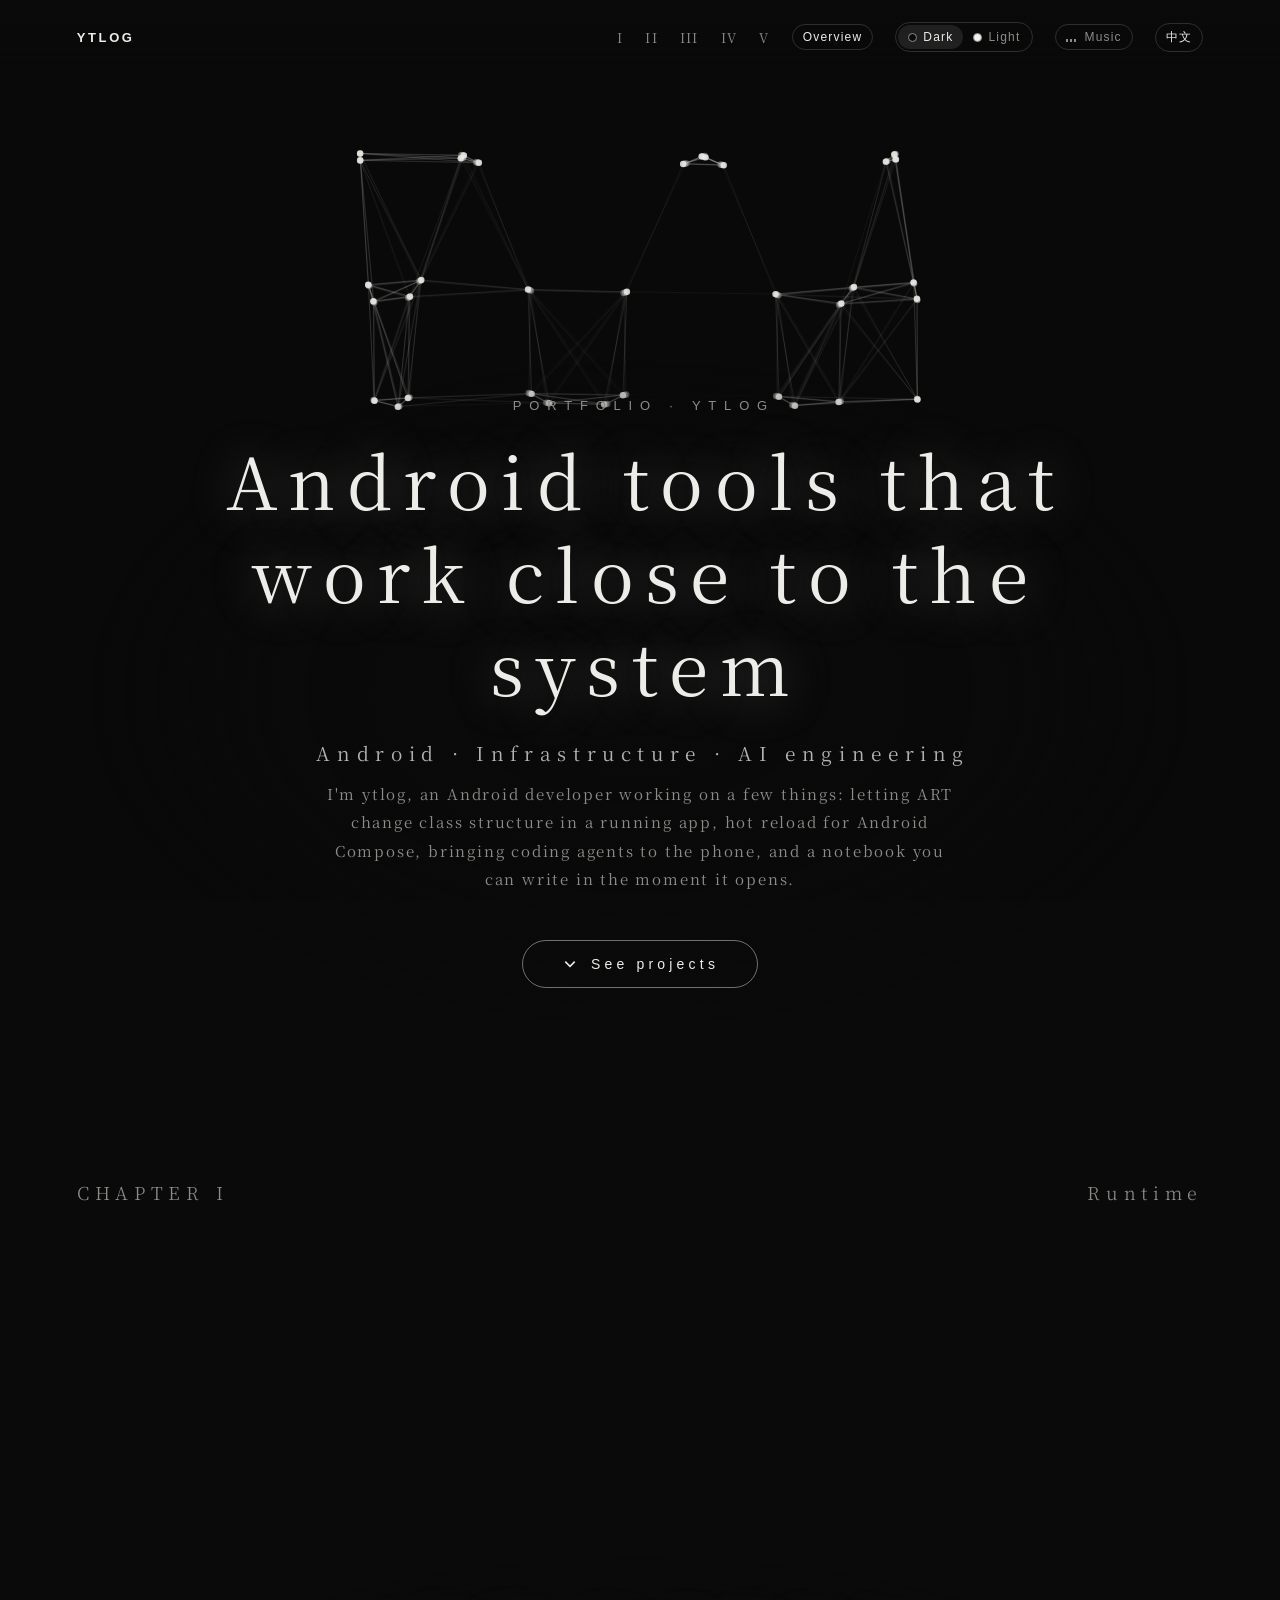
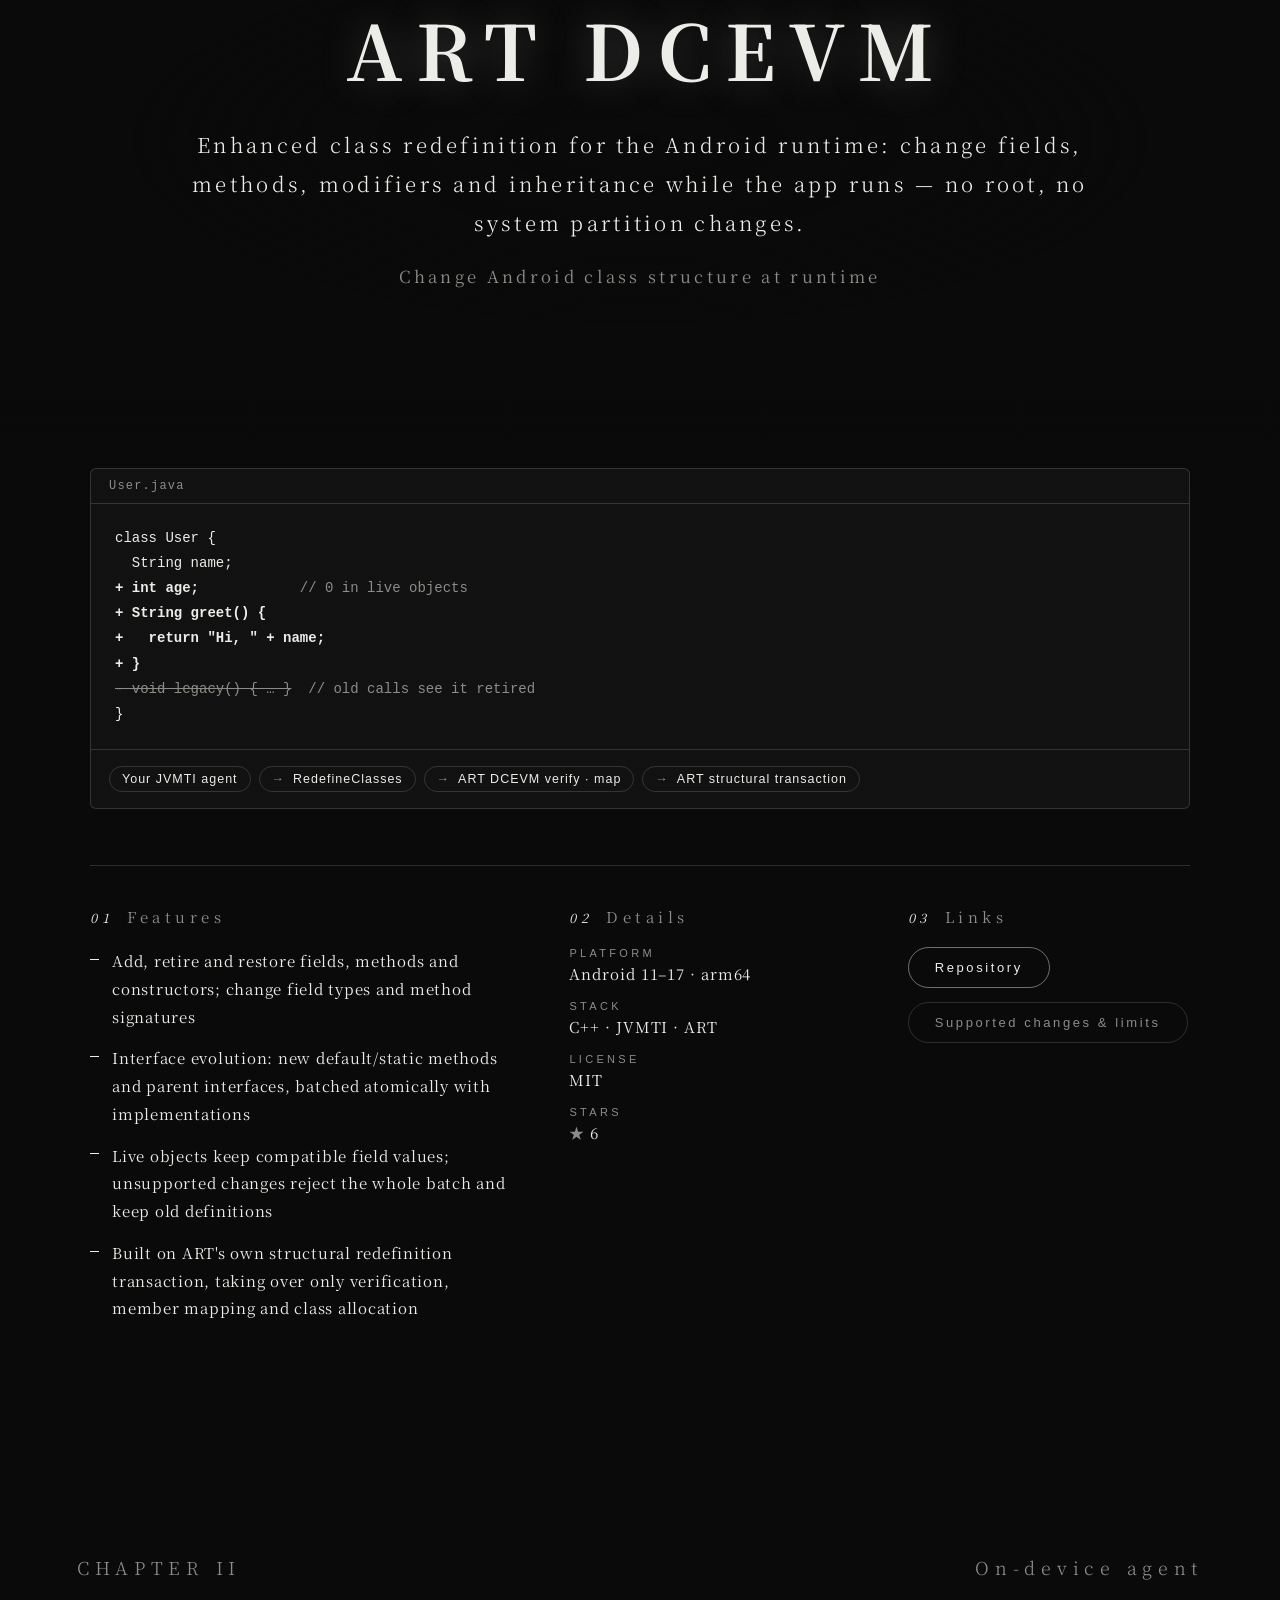
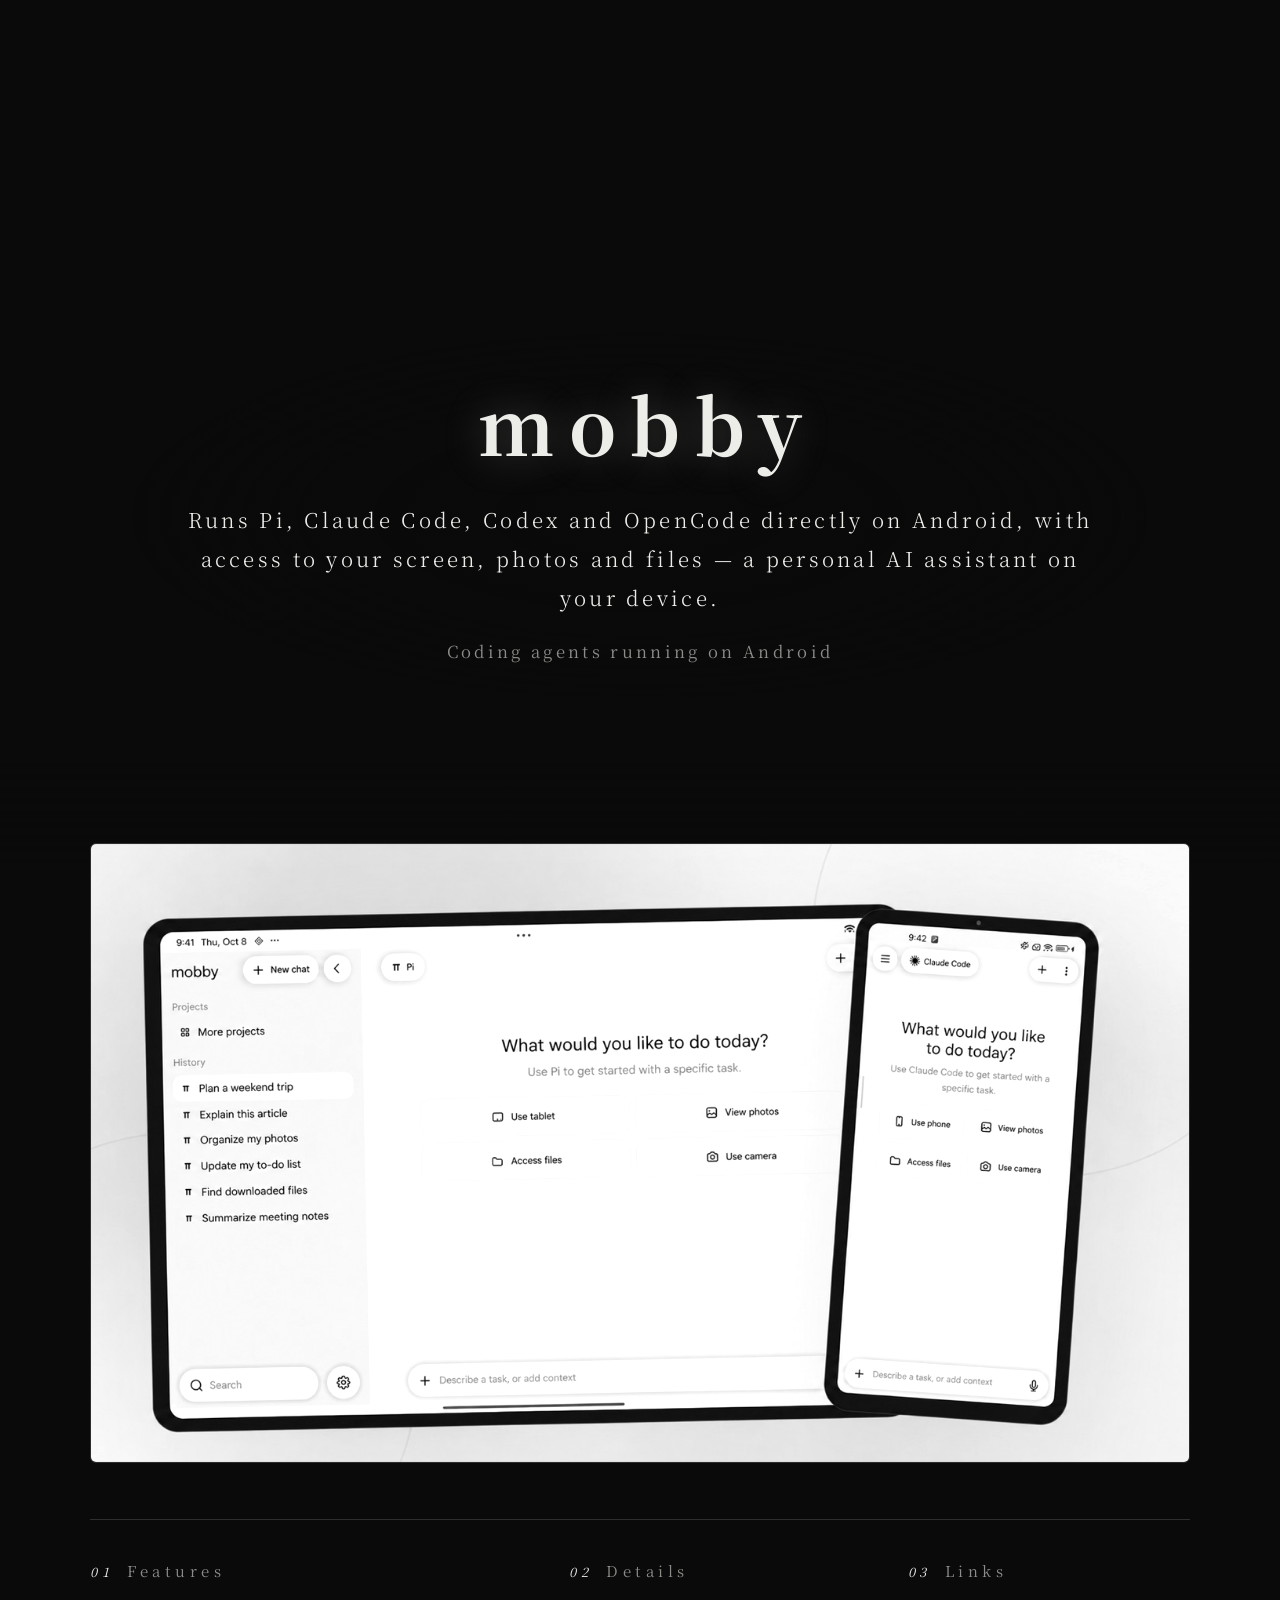
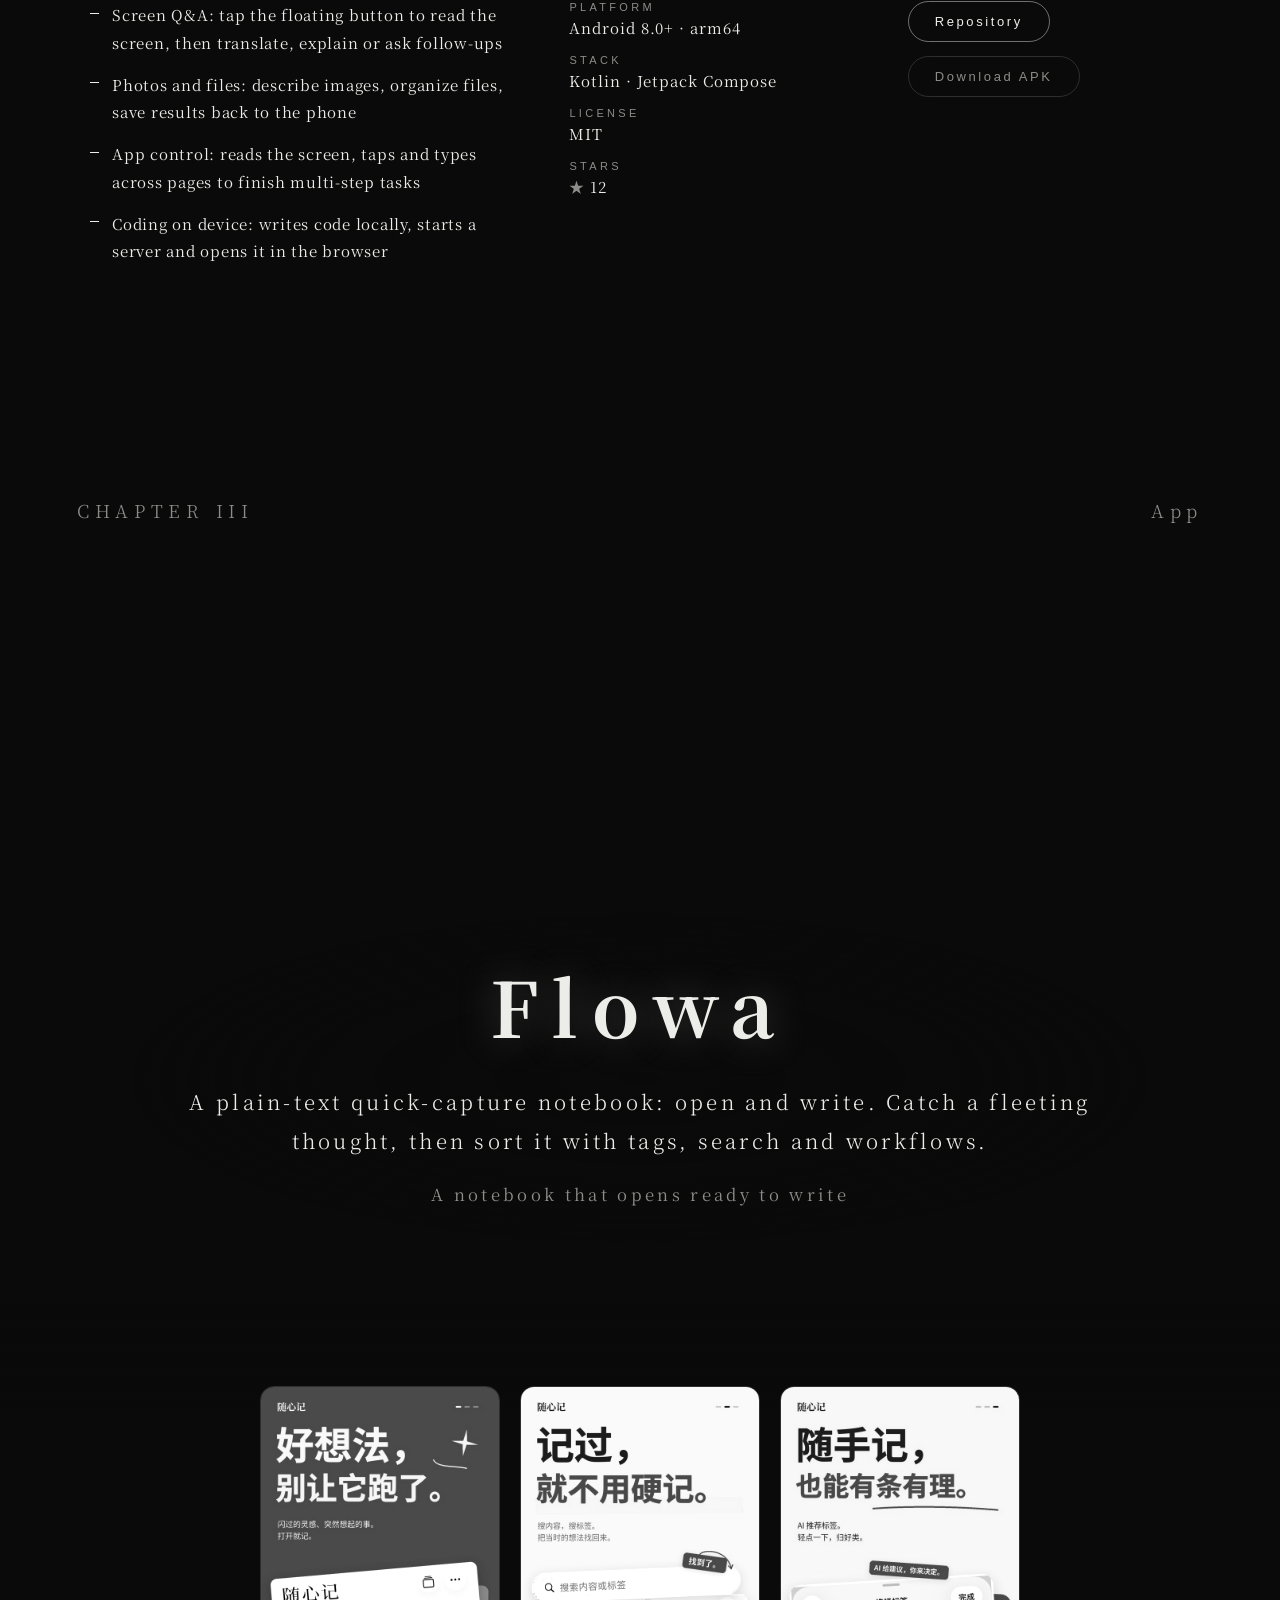
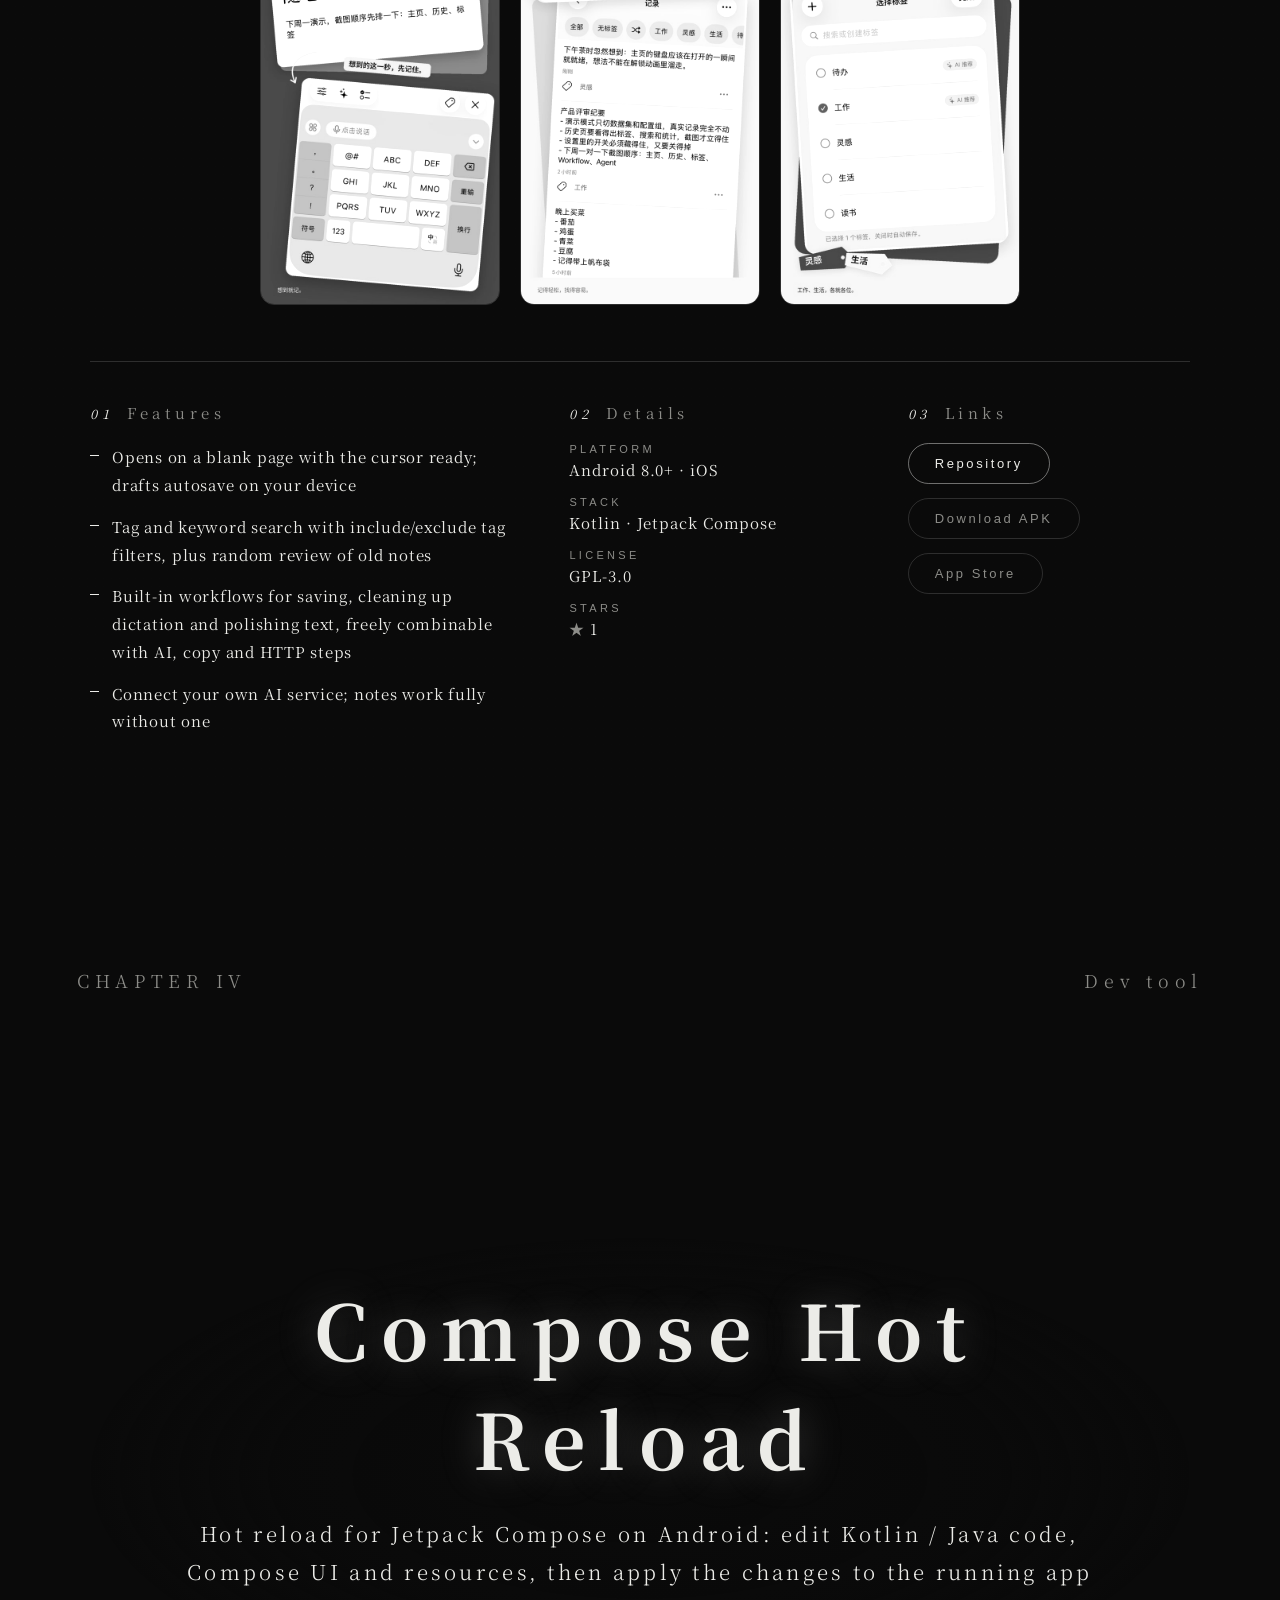
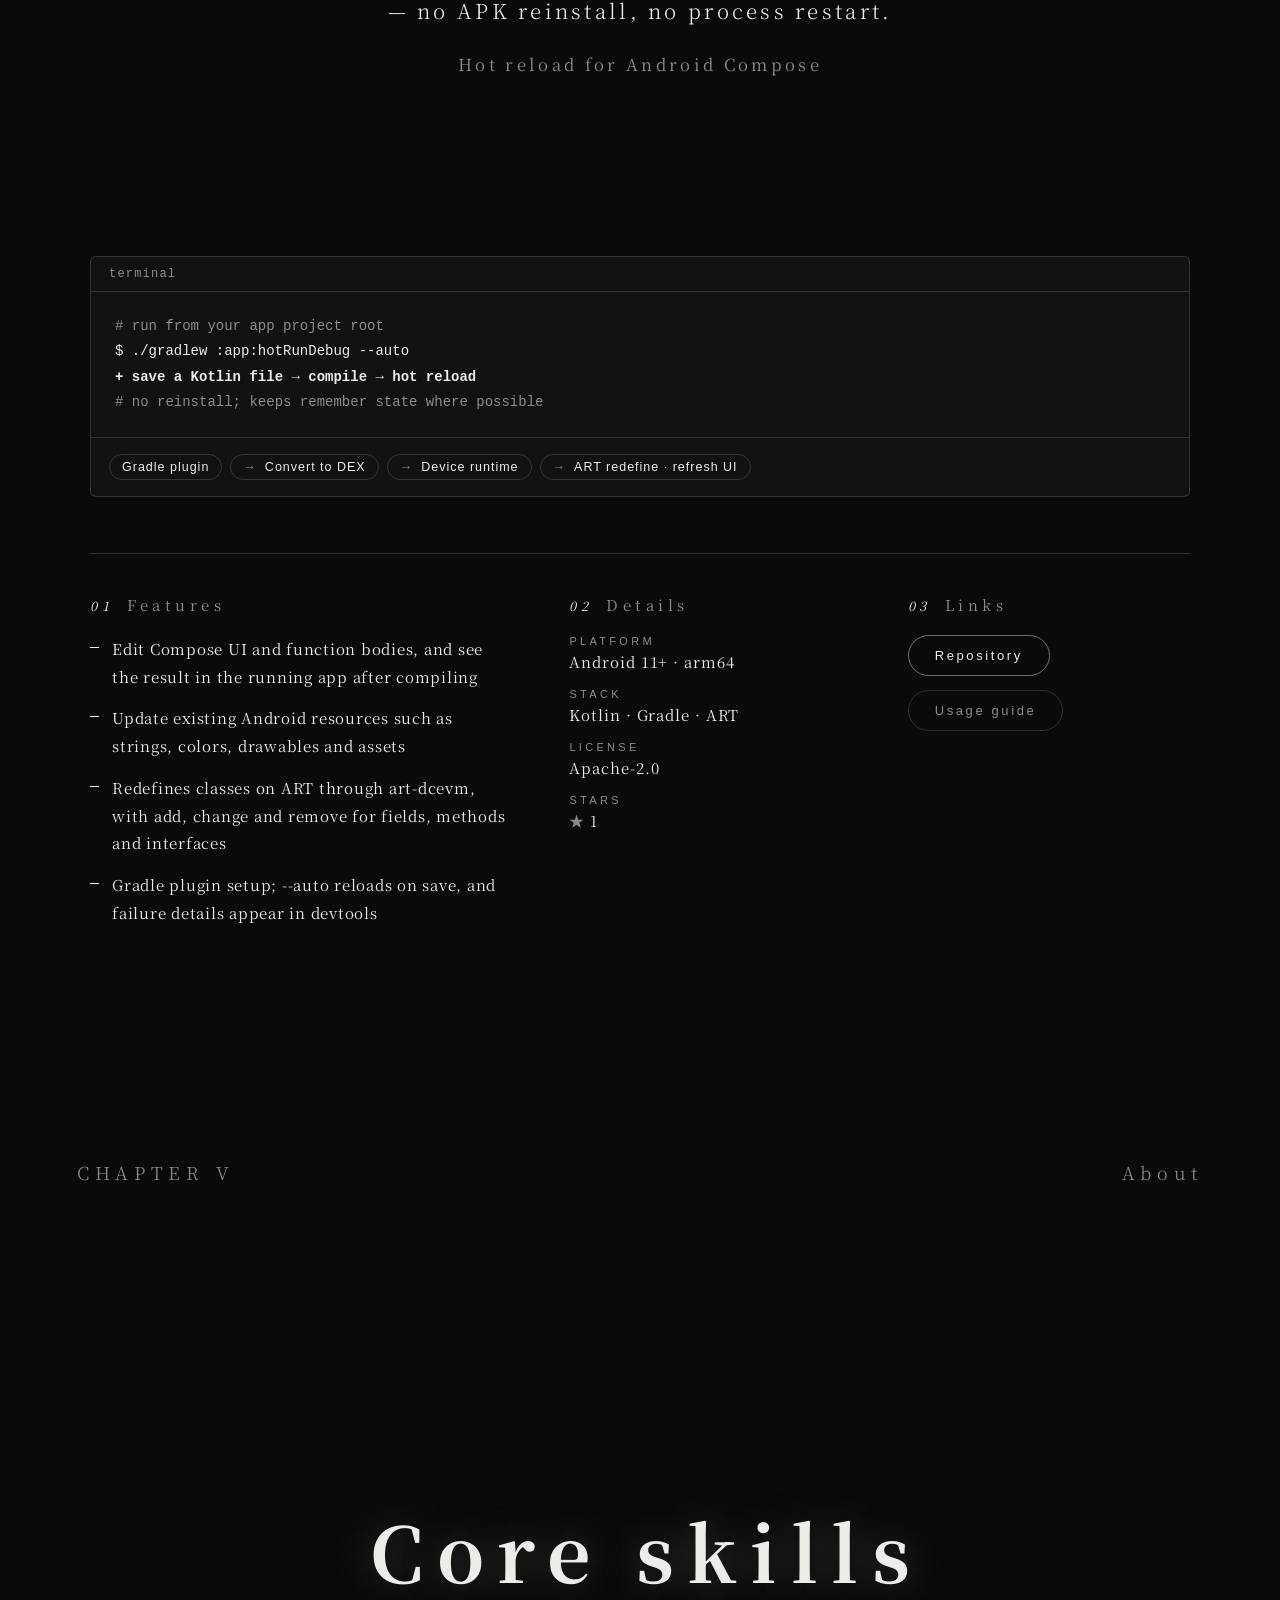
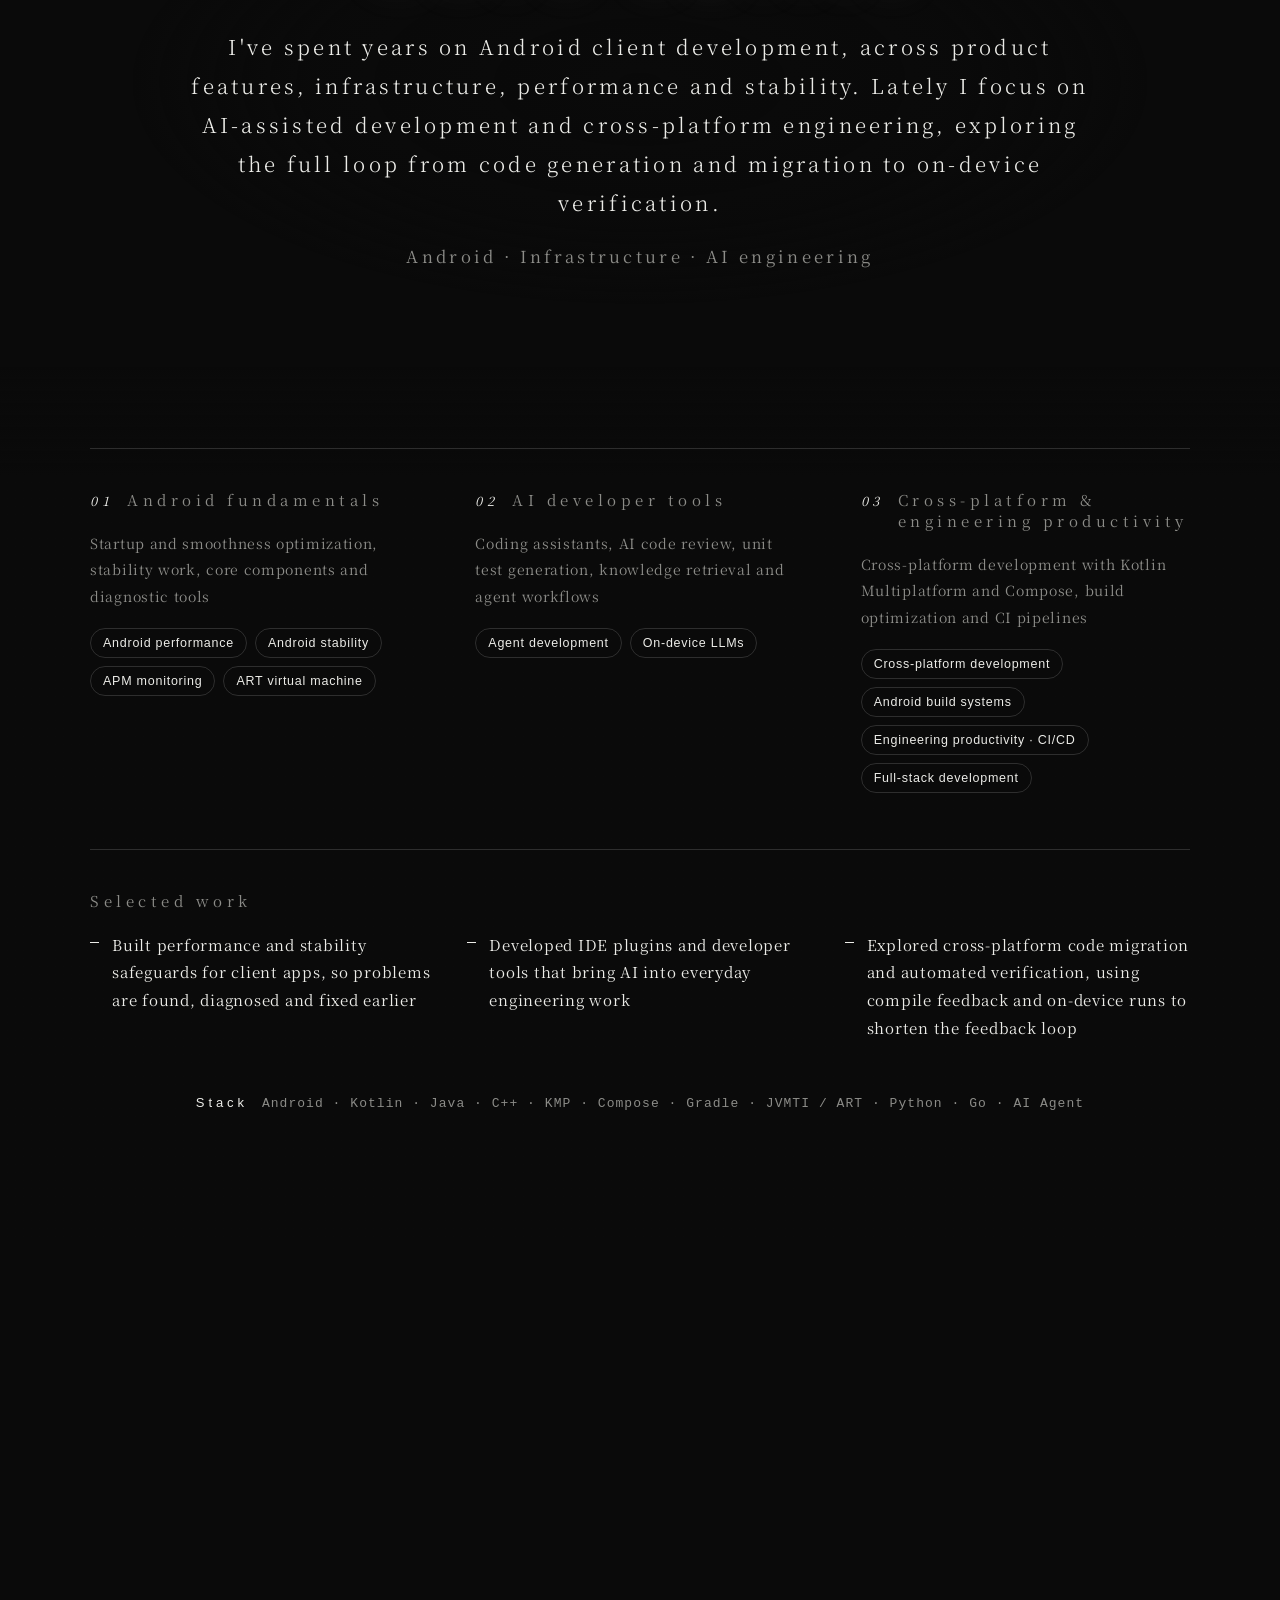
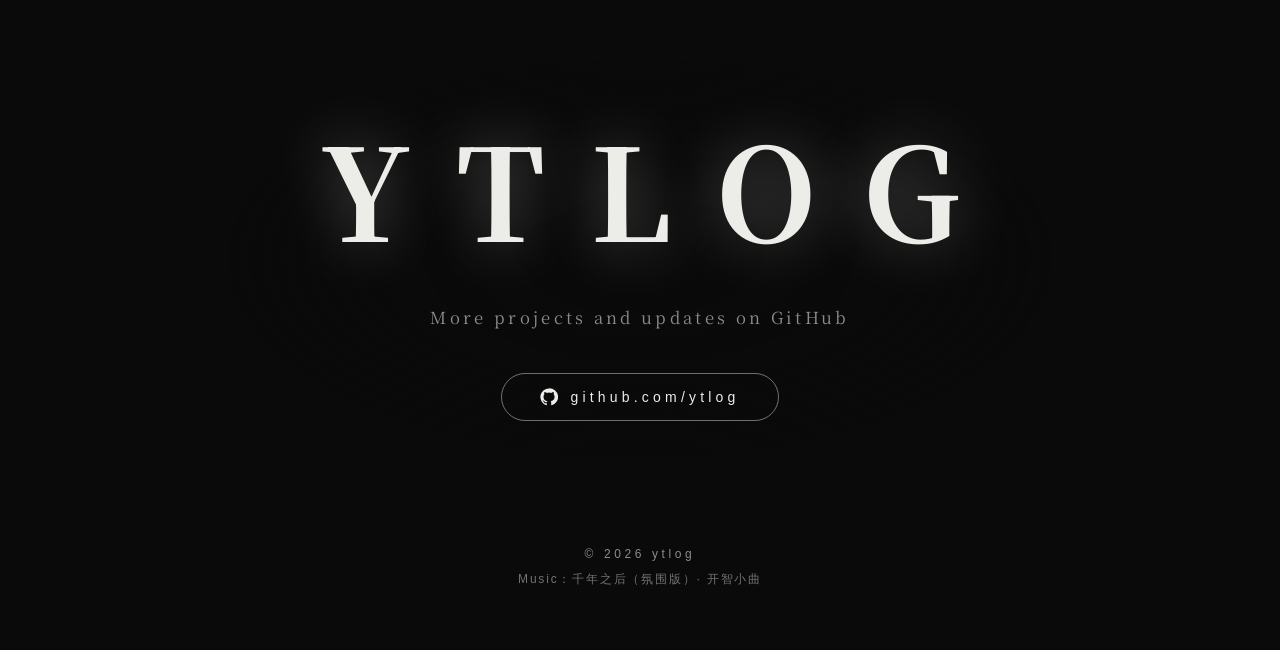
==== showcase.html @ 80f6a704 "Add about section and group focus areas into core skills Both pages gain a short, de-identified back" ====
<!doctype html>
<html lang="zh-CN" data-theme="black">
<head>
  <meta charset="utf-8">
  <meta name="viewport" content="width=device-width, initial-scale=1">
  <title>ytlog · 作品集（沉浸版）</title>
  <meta name="description" content="ytlog 的开源作品：ART DCEVM（Android 运行时类结构热重定义）、mobby（在 Android 上运行 Code Agent）、随心记 Flowa（打开即写的速记应用）与 Compose Hot Reload（Android Compose 热重载）。">
  <meta property="og:title" content="ytlog · Portfolio Showcase">
  <meta property="og:description" content="ART DCEVM, mobby, Flowa and Compose Hot Reload — Android runtime, on-device agent, note-taking and hot reload projects.">
  <meta property="og:image" content="https://ytlog.github.io/assets/mobby-poster-en.jpg">
  <link rel="icon" href="https://github.com/ytlog.png?size=64">
  <script>
    (function () {
      var t = new URLSearchParams(location.search).get("theme");
      if (!t) { try { t = localStorage.getItem("theme"); } catch (e) {} }
      document.documentElement.dataset.theme = t === "white" ? "white" : "black";
    })();
  </script>
  <link rel="preconnect" href="https://fonts.googleapis.com">
  <link rel="preconnect" href="https://fonts.gstatic.com" crossorigin>
  <link rel="stylesheet" href="https://fonts.googleapis.com/css2?family=Noto+Serif+SC:wght@300;400;700&display=swap" media="print" onload="this.media='all'">
  <link rel="stylesheet" href="showcase.css?v=4">
</head>
<body>
  <canvas id="c" aria-hidden="true"></canvas>

  <header class="topbar">
    <a class="brand" href="#cover">ytlog</a>
    <nav class="nav">
      <a class="chapter-link" href="#dcevm" title="ART DCEVM">I</a>
      <a class="chapter-link" href="#mobby" title="mobby">II</a>
      <a class="chapter-link" href="#flowa" title="Flowa">III</a>
      <a class="chapter-link" href="#compose-hotreload" title="Compose Hot Reload">IV</a>
      <a class="chapter-link" href="#about" title="About">V</a>
      <a class="view-link" href="./" data-i18n="view.simple">简洁版</a>
      <div class="theme-switch" role="group" aria-label="Theme">
        <button type="button" data-theme-btn="black" aria-label="Dark"><i></i><span data-i18n="theme.black">深色</span></button>
        <button type="button" data-theme-btn="white" aria-label="Light"><i></i><span data-i18n="theme.white">浅色</span></button>
      </div>
      <button class="music" id="music-toggle" type="button" aria-pressed="false" aria-label="Music" hidden>
        <span class="bars" aria-hidden="true"><i></i><i></i><i></i></span><span data-i18n="music.label">音乐</span>
      </button>
      <button class="lang" id="lang-toggle" type="button" aria-label="Switch language">EN</button>
    </nav>
  </header>

  <main>
    <!-- Cover -->
    <section class="scene cover" id="cover" data-scene="0">
      <div class="scene-main">
        <p class="subtitle reveal">PORTFOLIO · YTLOG</p>
        <h1 class="cover-title reveal" data-i18n="hero.title">做贴近系统的 Android 工具</h1>
        <p class="cover-desc reveal" data-i18n="hero.eyebrow">Android · 基础架构 · AI 工程化</p>
        <p class="cover-intro reveal" data-i18n="hero.lede">我是 ytlog，一名 Android 开发者。正在做几件事：让 ART 支持运行中修改类结构，为 Android Compose 带来热重载，把 Code Agent 搬到手机上，以及一款打开即写的速记应用。</p>
        <a class="pill reveal" href="#dcevm">
          <svg viewBox="0 0 24 24" aria-hidden="true"><path d="M12 16.5 5 9.5l1.4-1.4 5.6 5.6 5.6-5.6L19 9.5z"/></svg>
          <span data-i18n="hero.cta">看作品</span>
        </a>
      </div>
    </section>

    <!-- Chapter I -->
    <section class="scene" id="dcevm" data-scene="1">
      <div class="scene-top">
        <span class="reveal">CHAPTER I</span>
        <span class="reveal" data-i18n="kind.runtime">运行时</span>
      </div>
      <div class="scene-main">
        <h2 class="title reveal">ART DCEVM</h2>
        <p class="desc reveal" data-i18n="dcevm.tagline">Android 运行时类重定义增强库：应用运行中修改字段、方法、修饰符与继承关系，无需 root，不改系统分区。</p>
        <p class="quote reveal" data-i18n="dcevm.short">运行中修改 Android 类结构</p>
      </div>
    </section>
    <section class="sheet" data-scene="1">
      <figure class="code reveal" aria-label="Class change example">
        <div class="code-bar">User.java</div>
<pre><code>class User {
  String name;
<span class="add">+ int age;</span>            <span class="c" data-i18n="code.c1">// 已有对象为 0</span>
<span class="add">+ String greet() {</span>
<span class="add">+   return "Hi, " + name;</span>
<span class="add">+ }</span>
<span class="del">- void legacy() { … }</span>  <span class="c" data-i18n="code.c2">// 旧调用按退役语义</span>
}</code></pre>
        <figcaption>
          <ol class="flow">
            <li data-i18n="flow.1">你的 JVMTI Agent</li>
            <li>RedefineClasses</li>
            <li data-i18n="flow.3">ART DCEVM 校验 · 映射</li>
            <li data-i18n="flow.4">ART 结构事务</li>
          </ol>
        </figcaption>
      </figure>
      <div class="sheet-grid">
        <div class="sheet-col reveal">
          <h3><em>01</em><span data-i18n="sheet.features">特性</span></h3>
          <ul>
            <li data-i18n="dcevm.p1">字段、方法、构造器的新增、退役与恢复，字段类型与方法签名变化</li>
            <li data-i18n="dcevm.p2">接口演进：新增 default/static 方法与父接口，与实现类同批原子提交</li>
            <li data-i18n="dcevm.p3">已有对象保留兼容字段值；不支持的变化整批拒绝，旧定义不受影响</li>
            <li data-i18n="dcevm.p4">以 ART 自带的结构重定义事务为引擎，只接管校验、成员映射与类分配</li>
          </ul>
        </div>
        <div class="sheet-col reveal">
          <h3><em>02</em><span data-i18n="sheet.details">信息</span></h3>
          <dl>
            <div><dt data-i18n="facts.platform">平台</dt><dd>Android 11–17 · arm64</dd></div>
            <div><dt data-i18n="facts.stack">技术</dt><dd>C++ · JVMTI · ART</dd></div>
            <div><dt data-i18n="facts.license">许可</dt><dd>MIT</dd></div>
            <div><dt>Stars</dt><dd class="stars" data-repo="art-dcevm">6</dd></div>
          </dl>
        </div>
        <div class="sheet-col reveal">
          <h3><em>03</em><span data-i18n="sheet.links">链接</span></h3>
          <div class="links">
            <a class="pill" href="https://github.com/ytlog/art-dcevm" target="_blank" rel="noopener"><span data-i18n="links.repo">查看仓库</span></a>
            <a class="pill ghost" href="https://github.com/ytlog/art-dcevm/blob/main/docs/LIMITATIONS.md" target="_blank" rel="noopener" data-i18n-href="dcevm.docsHref"><span data-i18n="dcevm.docs">支持范围与限制</span></a>
          </div>
        </div>
      </div>
    </section>

    <!-- Chapter II -->
    <section class="scene" id="mobby" data-scene="2">
      <div class="scene-top">
        <span class="reveal">CHAPTER II</span>
        <span class="reveal" data-i18n="kind.agent">端侧 Agent</span>
      </div>
      <div class="scene-main">
        <h2 class="title reveal">mobby</h2>
        <p class="desc reveal" data-i18n="mobby.tagline">让 Pi、Claude Code、Codex、OpenCode 直接在 Android 设备上运行，接入屏幕、相册与文件，成为你的个人 AI 助手。</p>
        <p class="quote reveal" data-i18n="mobby.short">在 Android 上运行 Code Agent</p>
      </div>
    </section>
    <section class="sheet" data-scene="2">
      <figure class="poster reveal">
        <img src="assets/mobby-poster-zh.jpg" data-src-zh="assets/mobby-poster-zh.jpg" data-src-en="assets/mobby-poster-en.jpg" alt="mobby 在 Android 平板与手机上" data-i18n-alt="mobby.alt" width="1400" height="788" loading="lazy">
      </figure>
      <div class="sheet-grid">
        <div class="sheet-col reveal">
          <h3><em>01</em><span data-i18n="sheet.features">特性</span></h3>
          <ul>
            <li data-i18n="mobby.p1">页面问答：悬浮球识别屏幕，翻译、解释、继续追问</li>
            <li data-i18n="mobby.p2">照片与文件：描述图片、整理文件，结果存回手机</li>
            <li data-i18n="mobby.p3">操作 App：读屏、点按、输入，跨页面完成多步任务</li>
            <li data-i18n="mobby.p4">设备上编程：在本机写代码、起本地服务并在浏览器打开</li>
          </ul>
        </div>
        <div class="sheet-col reveal">
          <h3><em>02</em><span data-i18n="sheet.details">信息</span></h3>
          <dl>
            <div><dt data-i18n="facts.platform">平台</dt><dd>Android 8.0+ · arm64</dd></div>
            <div><dt data-i18n="facts.stack">技术</dt><dd>Kotlin · Jetpack Compose</dd></div>
            <div><dt data-i18n="facts.license">许可</dt><dd>MIT</dd></div>
            <div><dt>Stars</dt><dd class="stars" data-repo="mobby">12</dd></div>
          </dl>
        </div>
        <div class="sheet-col reveal">
          <h3><em>03</em><span data-i18n="sheet.links">链接</span></h3>
          <div class="links">
            <a class="pill" href="https://github.com/ytlog/mobby" target="_blank" rel="noopener"><span data-i18n="links.repo">查看仓库</span></a>
            <a class="pill ghost" href="https://github.com/ytlog/mobby/releases" target="_blank" rel="noopener"><span data-i18n="links.apk">下载 APK</span></a>
          </div>
        </div>
      </div>
    </section>

    <!-- Chapter III -->
    <section class="scene" id="flowa" data-scene="3">
      <div class="scene-top">
        <span class="reveal">CHAPTER III</span>
        <span class="reveal" data-i18n="kind.app">应用</span>
      </div>
      <div class="scene-main">
        <h2 class="title reveal">Flowa<small data-i18n="flowa.cn">随心记</small></h2>
        <p class="desc reveal" data-i18n="flowa.tagline">打开即写的纯文本速记工具：接住一闪而过的想法，再用标签、搜索和工作流慢慢整理。</p>
        <p class="quote reveal" data-i18n="flowa.short">打开即写的速记工具</p>
      </div>
    </section>
    <section class="sheet" data-scene="3">
      <figure class="phones reveal">
        <img src="assets/flowa-quick-capture.jpg" alt="打开即写，随时接住灵感" data-i18n-alt="flowa.alt1" width="598" height="1300" loading="lazy">
        <img src="assets/flowa-search-and-review.jpg" alt="搜索内容和标签，找回记录" data-i18n-alt="flowa.alt2" width="598" height="1300" loading="lazy">
        <img src="assets/flowa-tags.jpg" alt="通过标签整理零散想法" data-i18n-alt="flowa.alt3" width="598" height="1300" loading="lazy">
      </figure>
      <div class="sheet-grid">
        <div class="sheet-col reveal">
          <h3><em>01</em><span data-i18n="sheet.features">特性</span></h3>
          <ul>
            <li data-i18n="flowa.p1">打开即是空白页：光标就绪，草稿自动保存在本机</li>
            <li data-i18n="flowa.p2">标签与关键词搜索，支持包含、排除标签筛选，随机回顾旧记录</li>
            <li data-i18n="flowa.p3">内置保存、整理口述、润色文案等工作流，可自由组合 AI、复制与 HTTP 步骤</li>
            <li data-i18n="flowa.p4">连接自己的 AI 服务；不配置也能完整使用记录功能</li>
          </ul>
        </div>
        <div class="sheet-col reveal">
          <h3><em>02</em><span data-i18n="sheet.details">信息</span></h3>
          <dl>
            <div><dt data-i18n="facts.platform">平台</dt><dd>Android 8.0+ · iOS</dd></div>
            <div><dt data-i18n="facts.stack">技术</dt><dd>Kotlin · Jetpack Compose</dd></div>
            <div><dt data-i18n="facts.license">许可</dt><dd>GPL-3.0</dd></div>
            <div><dt>Stars</dt><dd class="stars" data-repo="Flowa">1</dd></div>
          </dl>
        </div>
        <div class="sheet-col reveal">
          <h3><em>03</em><span data-i18n="sheet.links">链接</span></h3>
          <div class="links">
            <a class="pill" href="https://github.com/ytlog/Flowa" target="_blank" rel="noopener"><span data-i18n="links.repo">查看仓库</span></a>
            <a class="pill ghost" href="https://github.com/ytlog/Flowa/releases/latest" target="_blank" rel="noopener"><span data-i18n="links.apk">下载 APK</span></a>
            <a class="pill ghost" href="https://apps.apple.com/cn/app/%E9%9A%8F%E5%BF%83%E8%AE%B0-%E6%89%93%E5%BC%80%E5%8D%B3%E5%86%99/id6778762693" target="_blank" rel="noopener">App Store</a>
          </div>
        </div>
      </div>
    </section>

    <!-- Chapter IV -->
    <section class="scene" id="compose-hotreload" data-scene="4">
      <div class="scene-top">
        <span class="reveal">CHAPTER IV</span>
        <span class="reveal" data-i18n="kind.devtool">开发工具</span>
      </div>
      <div class="scene-main">
        <h2 class="title reveal">Compose Hot Reload</h2>
        <p class="desc reveal" data-i18n="hotreload.tagline">为 Android Compose 应用提供热重载：修改 Kotlin / Java 代码、Compose UI 与资源后，无需重装 APK、无需重启进程，即可应用到正在运行的 App。</p>
        <p class="quote reveal" data-i18n="hotreload.short">Android Compose 热重载</p>
      </div>
    </section>
    <section class="sheet" data-scene="4">
      <figure class="code reveal" aria-label="Hot reload command">
        <div class="code-bar">terminal</div>
<pre><code><span class="c" data-i18n="hotreload.c1"># 在应用项目根目录运行</span>
$ ./gradlew :app:hotRunDebug --auto
<span class="add" data-i18n="hotreload.c3">+ 保存 Kotlin 文件 → 编译 → 热重载</span>
<span class="c" data-i18n="hotreload.c2"># 无需重装 APK，remember 状态尽量保留</span></code></pre>
        <figcaption>
          <ol class="flow">
            <li data-i18n="hotreload.f1">Gradle 插件</li>
            <li data-i18n="hotreload.f2">转换为 DEX</li>
            <li data-i18n="hotreload.f3">设备端运行时</li>
            <li data-i18n="hotreload.f4">ART 重定义 · 刷新 UI</li>
          </ol>
        </figcaption>
      </figure>
      <div class="sheet-grid">
        <div class="sheet-col reveal">
          <h3><em>01</em><span data-i18n="sheet.features">特性</span></h3>
          <ul>
            <li data-i18n="hotreload.p1">编辑 Compose UI 与函数实现，编译后直接在运行中的 App 里看到结果</li>
            <li data-i18n="hotreload.p2">支持修改已有的字符串、颜色、图片与 assets 等 Android 资源</li>
            <li data-i18n="hotreload.p3">基于 art-dcevm 在 ART 上重定义类，支持字段、方法与接口的增删改</li>
            <li data-i18n="hotreload.p4">Gradle 插件接入；--auto 模式保存即重载，失败原因在 devtools 中查看</li>
          </ul>
        </div>
        <div class="sheet-col reveal">
          <h3><em>02</em><span data-i18n="sheet.details">信息</span></h3>
          <dl>
            <div><dt data-i18n="facts.platform">平台</dt><dd>Android 11+ · arm64</dd></div>
            <div><dt data-i18n="facts.stack">技术</dt><dd>Kotlin · Gradle · ART</dd></div>
            <div><dt data-i18n="facts.license">许可</dt><dd>Apache-2.0</dd></div>
            <div><dt>Stars</dt><dd class="stars" data-repo="android-compose-hotreload">1</dd></div>
          </dl>
        </div>
        <div class="sheet-col reveal">
          <h3><em>03</em><span data-i18n="sheet.links">链接</span></h3>
          <div class="links">
            <a class="pill" href="https://github.com/ytlog/android-compose-hotreload" target="_blank" rel="noopener"><span data-i18n="links.repo">查看仓库</span></a>
            <a class="pill ghost" href="https://github.com/ytlog/android-compose-hotreload/blob/main/docs/android.md" target="_blank" rel="noopener"><span data-i18n="hotreload.guide">使用指南</span></a>
          </div>
        </div>
      </div>
    </section>

    <!-- Chapter V -->
    <section class="scene" id="about" data-scene="5">
      <div class="scene-top">
        <span class="reveal">CHAPTER V</span>
        <span class="reveal" data-i18n="about.title">关于</span>
      </div>
      <div class="scene-main">
        <h2 class="title reveal" data-i18n="skills.title">核心能力</h2>
        <p class="desc reveal" data-i18n="about.body">长期专注 Android 客户端研发，经验覆盖业务开发、基础架构、性能优化与稳定性治理。近年来聚焦 AI 辅助研发与跨端工程，探索从代码生成、工程迁移到运行验证的完整研发流程。</p>
        <p class="quote reveal" data-i18n="hero.eyebrow">Android · 基础架构 · AI 工程化</p>
      </div>
    </section>
    <section class="sheet" data-scene="5">
      <div class="sheet-grid skills">
        <div class="sheet-col reveal">
          <h3><em>01</em><span data-i18n="skills.a.t">Android 基础技术</span></h3>
          <p data-i18n="skills.a.d">启动与流畅性优化、稳定性治理、基础组件与诊断工具建设</p>
          <ul class="tags">
            <li data-i18n="focus.1">Android 性能优化</li>
            <li data-i18n="focus.2">Android 稳定性优化</li>
            <li data-i18n="focus.6">APM 监控</li>
            <li data-i18n="focus.7">ART 虚拟机</li>
          </ul>
        </div>
        <div class="sheet-col reveal">
          <h3><em>02</em><span data-i18n="skills.b.t">AI 研发工具</span></h3>
          <p data-i18n="skills.b.d">编程助手、智能代码评审、单测生成、知识检索与 Agent 工作流</p>
          <ul class="tags">
            <li data-i18n="focus.3">智能体开发</li>
            <li data-i18n="focus.5">端侧大模型</li>
          </ul>
        </div>
        <div class="sheet-col reveal">
          <h3><em>03</em><span data-i18n="skills.c.t">跨端与工程效能</span></h3>
          <p data-i18n="skills.c.d">Kotlin Multiplatform 与 Compose 跨端开发、构建优化与 CI 流程建设</p>
          <ul class="tags">
            <li data-i18n="focus.10">跨端开发</li>
            <li data-i18n="focus.9">Android 编译构建</li>
            <li data-i18n="focus.8">研发效能 · CI/CD</li>
            <li data-i18n="focus.4">全栈开发</li>
          </ul>
        </div>
      </div>
      <div class="practice reveal">
        <h3 data-i18n="about.practice">代表实践</h3>
        <ul>
          <li data-i18n="about.p1">建设客户端性能与稳定性保障体系，让问题更早被发现、定位和修复</li>
          <li data-i18n="about.p2">开发 IDE 插件与研发辅助工具，把 AI 能力融入日常开发流程</li>
          <li data-i18n="about.p3">探索跨端代码迁移与自动化验证，用编译反馈和真机运行缩短修改后的反馈周期</li>
        </ul>
      </div>
      <p class="stack-line reveal"><span data-i18n="skills.stack">技术栈</span>Android · Kotlin · Java · C++ · KMP · Compose · Gradle · JVMTI / ART · Python · Go · AI Agent</p>
    </section>

    <!-- Outro -->
    <section class="scene outro" id="outro" data-scene="6">
      <div class="scene-main">
        <h2 class="outro-title reveal">YTLOG</h2>
        <p class="quote reveal" data-i18n="outro.note">更多项目与更新见 GitHub</p>
        <a class="pill reveal" href="https://github.com/ytlog" target="_blank" rel="noopener">
          <svg viewBox="0 0 24 24" aria-hidden="true"><path d="M12 .5a11.5 11.5 0 0 0-3.64 22.41c.58.1.79-.25.79-.56v-2c-3.2.7-3.88-1.37-3.88-1.37-.53-1.33-1.28-1.69-1.28-1.69-1.05-.71.08-.7.08-.7 1.16.08 1.77 1.19 1.77 1.19 1.03 1.77 2.7 1.26 3.36.96.1-.75.4-1.26.73-1.55-2.56-.29-5.24-1.28-5.24-5.69 0-1.26.45-2.29 1.19-3.09-.12-.29-.52-1.46.11-3.05 0 0 .97-.31 3.17 1.18a11 11 0 0 1 5.77 0c2.2-1.49 3.17-1.18 3.17-1.18.63 1.59.23 2.76.11 3.05.74.8 1.19 1.83 1.19 3.09 0 4.42-2.69 5.39-5.25 5.68.41.36.78 1.06.78 2.14v3.17c0 .31.21.67.8.56A11.5 11.5 0 0 0 12 .5z"/></svg>
          <span>github.com/ytlog</span>
        </a>
      </div>
      <footer class="footer">© 2026 ytlog<span class="credit"><span data-i18n="music.credit">音乐</span>：千年之后（氛围版）· 开智小曲</span></footer>
    </section>
  </main>

  <audio id="bgm" src="assets/bgm.mp3" preload="none" loop></audio>
  <script src="showcase.js?v=4"></script>
</body>
</html>
---- showcase.css ----
/* Two monochrome themes; the canvas reads --fg-rgb / --bg-rgb at runtime. */
:root,
:root[data-theme="black"] {
  --bg-rgb: 10, 10, 10;
  --fg-rgb: 236, 236, 232;
  --dim-rgb: 140, 140, 136;
  color-scheme: dark;
}
:root[data-theme="white"] {
  --bg-rgb: 243, 242, 238;
  --fg-rgb: 18, 18, 18;
  --dim-rgb: 112, 112, 108;
  color-scheme: light;
}
:root {
  --bg: rgb(var(--bg-rgb));
  --fg: rgb(var(--fg-rgb));
  --dim: rgb(var(--dim-rgb));
  --line: rgba(var(--fg-rgb), .16);
  --serif: "Noto Serif SC", "Songti SC", "STSong", "SimSun", serif;
  --sans: -apple-system, BlinkMacSystemFont, "Segoe UI", "PingFang SC", "Microsoft YaHei", sans-serif;
  --mono: ui-monospace, SFMono-Regular, Menlo, Consolas, monospace;
}

* { box-sizing: border-box; }
html { scroll-behavior: smooth; }
body {
  margin: 0;
  background: var(--bg);
  color: var(--fg);
  font-family: var(--serif);
  -webkit-font-smoothing: antialiased;
  transition: background-color .8s ease, color .8s ease;
}
a { color: inherit; }

canvas { position: fixed; inset: 0; z-index: 0; pointer-events: none; }
main, .topbar { position: relative; z-index: 1; }

/* top bar */
.topbar {
  position: fixed; top: 0; left: 0; right: 0; z-index: 5;
  background: linear-gradient(rgba(var(--bg-rgb), .92), rgba(var(--bg-rgb), 0));
  display: flex; align-items: center; justify-content: space-between;
  padding: 22px 6vw;
  font-family: var(--sans); font-size: 13px; letter-spacing: .2em;
}
.brand { text-decoration: none; font-weight: 600; text-transform: uppercase; }
.nav { display: flex; align-items: center; gap: 22px; }
.chapter-link { text-decoration: none; color: var(--dim); font-family: var(--serif); letter-spacing: .1em; transition: color .3s; }
.chapter-link:hover, .chapter-link.active { color: var(--fg); }

.theme-switch { display: flex; border: 1px solid var(--line); border-radius: 999px; padding: 2px; }
.theme-switch button, .lang {
  display: flex; align-items: center; gap: 6px;
  font: 12px var(--sans); letter-spacing: .1em; color: var(--dim);
  background: none; border: 0; border-radius: 999px; padding: 5px 10px; cursor: pointer;
}
.theme-switch button i { width: 9px; height: 9px; border-radius: 50%; border: 1px solid var(--fg); }
.theme-switch [data-theme-btn="black"] i { background: #0a0a0a; border-color: #8c8c88; }
.theme-switch [data-theme-btn="white"] i { background: #f3f2ee; border-color: #8c8c88; }
.theme-switch button[aria-pressed="true"] { color: var(--fg); background: rgba(var(--fg-rgb), .1); }
.lang { border: 1px solid var(--line); color: var(--fg); }
.view-link {
  font: 12px var(--sans); letter-spacing: .1em; text-decoration: none; color: var(--fg);
  border: 1px solid var(--line); border-radius: 999px; padding: 5px 10px;
}

.music {
  display: flex; align-items: center; gap: 8px; cursor: pointer;
  font: 12px var(--sans); letter-spacing: .1em; color: var(--dim);
  background: none; border: 1px solid var(--line); border-radius: 999px; padding: 5px 10px;
}
.music[hidden] { display: none; }
.music[aria-pressed="true"] { color: var(--fg); }
.bars { display: flex; align-items: flex-end; gap: 2px; height: 10px; }
.bars i { width: 2px; height: 3px; background: currentColor; }
.music[aria-pressed="true"] .bars i { animation: eq 1s ease-in-out infinite; }
.music[aria-pressed="true"] .bars i:nth-child(2) { animation-delay: -.4s; }
.music[aria-pressed="true"] .bars i:nth-child(3) { animation-delay: -.7s; }
@keyframes eq { 0%, 100% { height: 3px; } 50% { height: 10px; } }

/* scenes: canvas visual sits in the upper part, text in the lower part */
.scene {
  min-height: 100vh; min-height: 100svh;
  display: flex; flex-direction: column; justify-content: space-between;
  padding: 92px 6vw 7vh;
}
.scene-top {
  display: flex; justify-content: space-between;
  font-size: clamp(13px, 1.4vw, 20px); letter-spacing: .32em; color: var(--dim); font-weight: 300;
}
.scene-main {
  margin: 0 auto; max-width: 1100px; text-align: center;
  padding: 36px 48px;
  background: radial-gradient(closest-side, rgba(var(--bg-rgb), .92), rgba(var(--bg-rgb), .65) 65%, rgba(var(--bg-rgb), 0));
}
.title {
  margin: 0 0 22px; font-size: clamp(40px, 6vw, 76px); font-weight: 700;
  letter-spacing: .18em; padding-left: .18em;
  text-shadow: 0 0 40px rgba(var(--fg-rgb), .25);
}
.desc {
  margin: 0 auto 22px; max-width: 920px;
  font-size: clamp(16px, 1.6vw, 22px); line-height: 1.9; letter-spacing: .16em; font-weight: 300;
}
.title small { margin-left: .5em; font-size: .42em; font-weight: 300; letter-spacing: .2em; color: var(--dim); }
.quote { margin: 0; font-size: clamp(14px, 1.3vw, 19px); letter-spacing: .2em; color: var(--dim); }

/* cover */
.cover { justify-content: center; }
.cover .scene-main { margin-top: 30vh; }
.subtitle { margin: 0 0 20px; font: 13px var(--sans); letter-spacing: .6em; padding-left: .6em; color: var(--dim); }
.cover-title {
  margin: 0 0 26px; font-size: clamp(34px, 5.6vw, 76px); font-weight: 400; line-height: 1.3;
  letter-spacing: .16em; padding-left: .16em;
  text-shadow: 0 0 50px rgba(var(--fg-rgb), .35);
}
.cover-desc { margin: 0 0 14px; font-size: clamp(14px, 1.5vw, 19px); letter-spacing: .35em; padding-left: .35em; color: rgba(var(--fg-rgb), .75); }
.cover-intro { margin: 0 auto 46px; max-width: 640px; font-size: 15px; line-height: 1.9; letter-spacing: .12em; color: var(--dim); }

/* pill buttons, after the reference's PLAY button */
.pill {
  display: inline-flex; align-items: center; justify-content: center; gap: 12px;
  padding: 14px 38px; border-radius: 999px;
  border: 1px solid rgba(var(--fg-rgb), .45);
  font: 14px var(--sans); letter-spacing: .3em; text-decoration: none;
  transition: background-color .5s, border-color .5s, box-shadow .5s, transform .5s;
}
.pill:hover {
  background: rgba(var(--fg-rgb), .1); border-color: rgba(var(--fg-rgb), .85);
  box-shadow: 0 0 40px rgba(var(--fg-rgb), .2); transform: scale(1.03);
}
.pill.ghost { border-color: var(--line); color: var(--dim); }
.pill.ghost:hover { color: var(--fg); }
.pill svg { width: 18px; height: 18px; fill: currentColor; }

/* spec sheets under each chapter */
.sheet {
  position: relative; padding: 9vh 6vw 14vh;
  background: linear-gradient(rgba(var(--bg-rgb), 0), rgba(var(--bg-rgb), .9) 12vh);
}
.sheet-grid {
  max-width: 1100px; margin: 0 auto;
  display: grid; grid-template-columns: 1.5fr 1fr 1fr; gap: 56px;
  border-top: 1px solid var(--line); padding-top: 40px;
}
.sheet-col h3 {
  display: flex; align-items: baseline; gap: 14px;
  margin: 0 0 20px; font-size: 15px; font-weight: 400; letter-spacing: .3em; color: var(--dim);
}
.sheet-col h3 em { font: italic 13px var(--serif); color: var(--fg); }
.sheet-col ul { margin: 0; padding: 0; list-style: none; }
.sheet-col li { position: relative; padding: 0 0 14px 22px; line-height: 1.85; letter-spacing: .05em; font-size: 15px; }
.sheet-col li::before { content: ""; position: absolute; left: 0; top: .78em; width: 9px; height: 1px; background: var(--fg); }
.sheet-col dl { margin: 0; display: grid; gap: 16px; }
.sheet-col dt { font: 11px var(--sans); letter-spacing: .3em; color: var(--dim); text-transform: uppercase; }
.sheet-col dd { margin: 4px 0 0; font-size: 15px; letter-spacing: .06em; }
.stars::before { content: "★ "; color: var(--dim); }
.links { display: flex; flex-direction: column; align-items: flex-start; gap: 14px; }
.links .pill { padding: 12px 26px; letter-spacing: .2em; font-size: 13px; }

.poster { max-width: 1100px; margin: 0 auto 56px; }
.poster img {
  display: block; width: 100%; height: auto; border-radius: 6px;
  filter: grayscale(1) contrast(1.05);
  border: 1px solid var(--line);
}

/* code sample and flow, monochrome take on the overview's code card */
.code {
  max-width: 1100px; margin: 0 auto 56px;
  border: 1px solid var(--line); border-radius: 6px;
  background: linear-gradient(rgba(var(--fg-rgb), .03), rgba(var(--fg-rgb), .03)), var(--bg);
}
.code-bar { padding: 10px 18px; border-bottom: 1px solid var(--line); font: 12px var(--mono); letter-spacing: .1em; color: var(--dim); }
.code pre { margin: 0; padding: 22px 24px; overflow-x: auto; font: 14px/1.8 var(--mono); }
.code .add { color: var(--fg); font-weight: 600; }
.code .del { color: var(--dim); text-decoration: line-through; }
.code .c { color: var(--dim); font-weight: 400; }
.code figcaption { padding: 16px 18px; border-top: 1px solid var(--line); }
.flow { display: flex; flex-wrap: wrap; gap: 8px; margin: 0; padding: 0; list-style: none; font: 12.5px var(--sans); letter-spacing: .08em; }
.flow li { padding: 5px 12px; border: 1px solid var(--line); border-radius: 999px; }
.flow li + li::before { content: "→"; margin-right: 8px; color: var(--dim); }

.phones { max-width: 760px; margin: 0 auto 56px; display: grid; grid-template-columns: repeat(3, 1fr); gap: 20px; }
.phones img {
  display: block; width: 100%; height: auto; border-radius: 14px;
  filter: grayscale(1) contrast(1.05); border: 1px solid var(--line);
}

/* about: skill groups, selected work and stack */
.sheet-grid.skills { grid-template-columns: repeat(3, 1fr); }
.skills .sheet-col p { margin: 0 0 18px; color: var(--dim); font-size: 14px; line-height: 1.9; letter-spacing: .05em; }
.sheet-col .tags { display: flex; flex-wrap: wrap; gap: 8px; }
.sheet-col .tags li {
  padding: 4px 12px; border: 1px solid var(--line); border-radius: 999px;
  font: 12.5px/1.6 var(--sans); letter-spacing: .06em;
}
.sheet-col .tags li::before { content: none; }
.practice { max-width: 1100px; margin: 56px auto 0; border-top: 1px solid var(--line); padding-top: 40px; }
.practice h3 { margin: 0 0 20px; font-size: 15px; font-weight: 400; letter-spacing: .3em; color: var(--dim); }
.practice ul { margin: 0; padding: 0; list-style: none; display: grid; grid-template-columns: repeat(3, 1fr); gap: 32px; }
.practice li { position: relative; padding-left: 22px; font-size: 15px; line-height: 1.85; letter-spacing: .05em; }
.practice li::before { content: ""; position: absolute; left: 0; top: .78em; width: 9px; height: 1px; background: var(--fg); }
.stack-line { max-width: 1100px; margin: 48px auto 0; text-align: center; color: var(--dim); font: 13px/2 var(--mono); letter-spacing: .08em; }
.stack-line span { margin-right: 14px; color: var(--fg); font-family: var(--sans); letter-spacing: .3em; }

/* outro */
.outro { justify-content: center; }
.outro .scene-main { margin-top: 36vh; }
.outro-title {
  margin: 0 0 26px; font-size: clamp(52px, 10vw, 128px); font-weight: 700;
  letter-spacing: .35em; padding-left: .35em;
  text-shadow: 0 0 60px rgba(var(--fg-rgb), .4);
}
.outro .quote { margin-bottom: 44px; }
.footer { margin-top: 10vh; text-align: center; font: 12px var(--sans); letter-spacing: .3em; color: var(--dim); }
.credit { display: block; margin-top: 10px; letter-spacing: .15em; opacity: .8; }

/* reveal on scroll */
.reveal { opacity: 0; transform: translateY(15px); transition: opacity 1.4s ease, transform 1.4s cubic-bezier(.2, .8, .2, 1); }
.reveal.in { opacity: 1; transform: none; }
.scene-main .reveal:nth-child(2), .scene-top .reveal:nth-child(2) { transition-delay: .15s; }
.scene-main .reveal:nth-child(3) { transition-delay: .3s; }
.scene-main .reveal:nth-child(4) { transition-delay: .45s; }
.scene-main .reveal:nth-child(5) { transition-delay: .6s; }
.sheet-col.reveal:nth-child(2) { transition-delay: .15s; }
.sheet-col.reveal:nth-child(3) { transition-delay: .3s; }

@media (prefers-reduced-motion: reduce) {
  html { scroll-behavior: auto; }
  .reveal { opacity: 1; transform: none; transition: none; }
}

@media (max-width: 860px) {
  .sheet-grid { grid-template-columns: 1fr; gap: 40px; }
  .practice ul { grid-template-columns: 1fr; gap: 14px; }
  .sheet-grid.skills { grid-template-columns: 1fr; }
}

@media (max-width: 560px) {
  .topbar { padding: 16px; letter-spacing: .12em; }
  .nav { gap: 8px; }
  .chapter-link { display: none; }
  .theme-switch button, .lang { padding: 5px 8px; }
  .music > span:last-child { display: none; }
  .theme-switch button span { display: none; }
  .lang { white-space: nowrap; }
  .view-link { padding: 5px 8px; }
  .scene { padding: 76px 16px 6vh; }
  .scene-main { padding: 24px 4px; }
  .scene-top { letter-spacing: .2em; font-size: 12px; }
  .desc { letter-spacing: .08em; }
  .quote { letter-spacing: .1em; }
  .cover-title { letter-spacing: .18em; padding-left: .18em; }
  .cover-desc { letter-spacing: .15em; padding-left: .15em; }
  .subtitle { letter-spacing: .4em; }
  .title { letter-spacing: .1em; padding-left: .1em; }
  .outro-title { letter-spacing: .2em; padding-left: .2em; }
  .sheet { padding: 6vh 16px 10vh; }
  .code pre { font-size: 12px; padding: 16px; }
  .phones { gap: 8px; }
  .phones img { border-radius: 10px; }
  .title small { display: block; margin: 8px 0 0; }
}
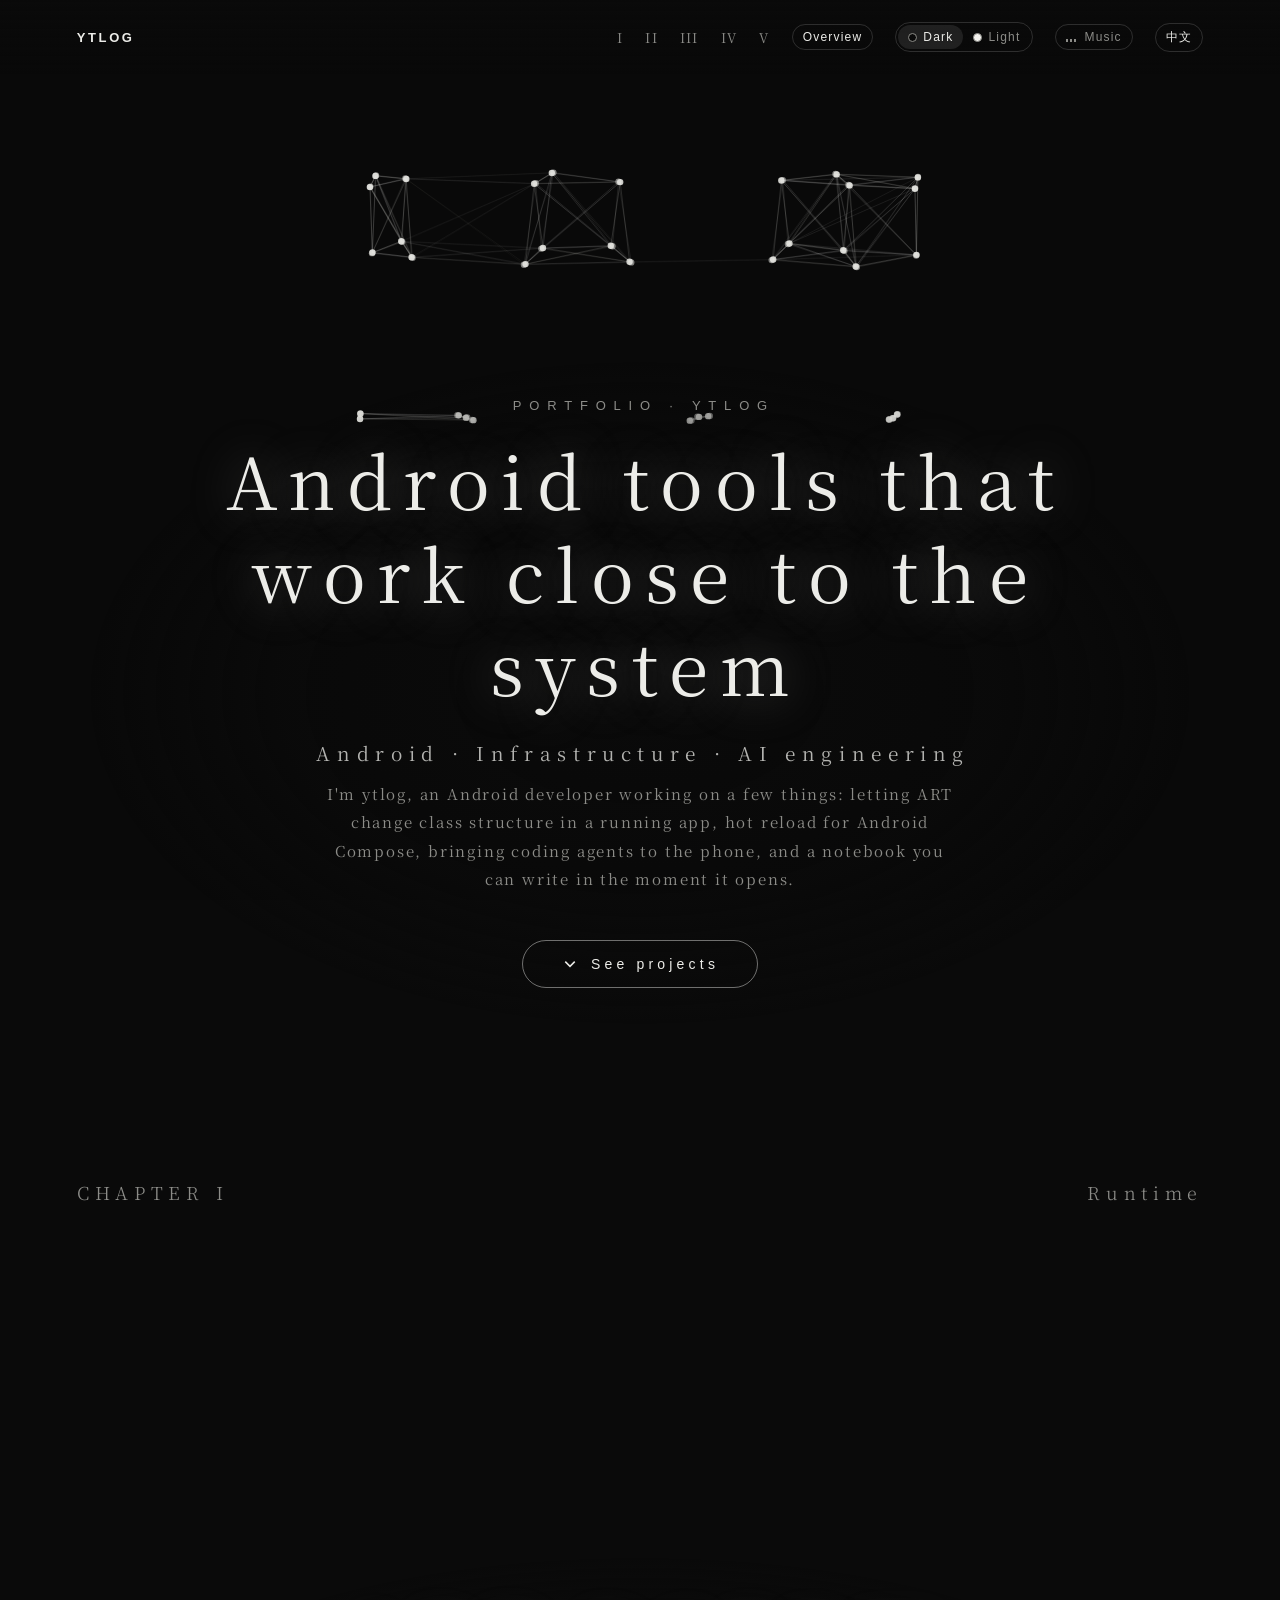
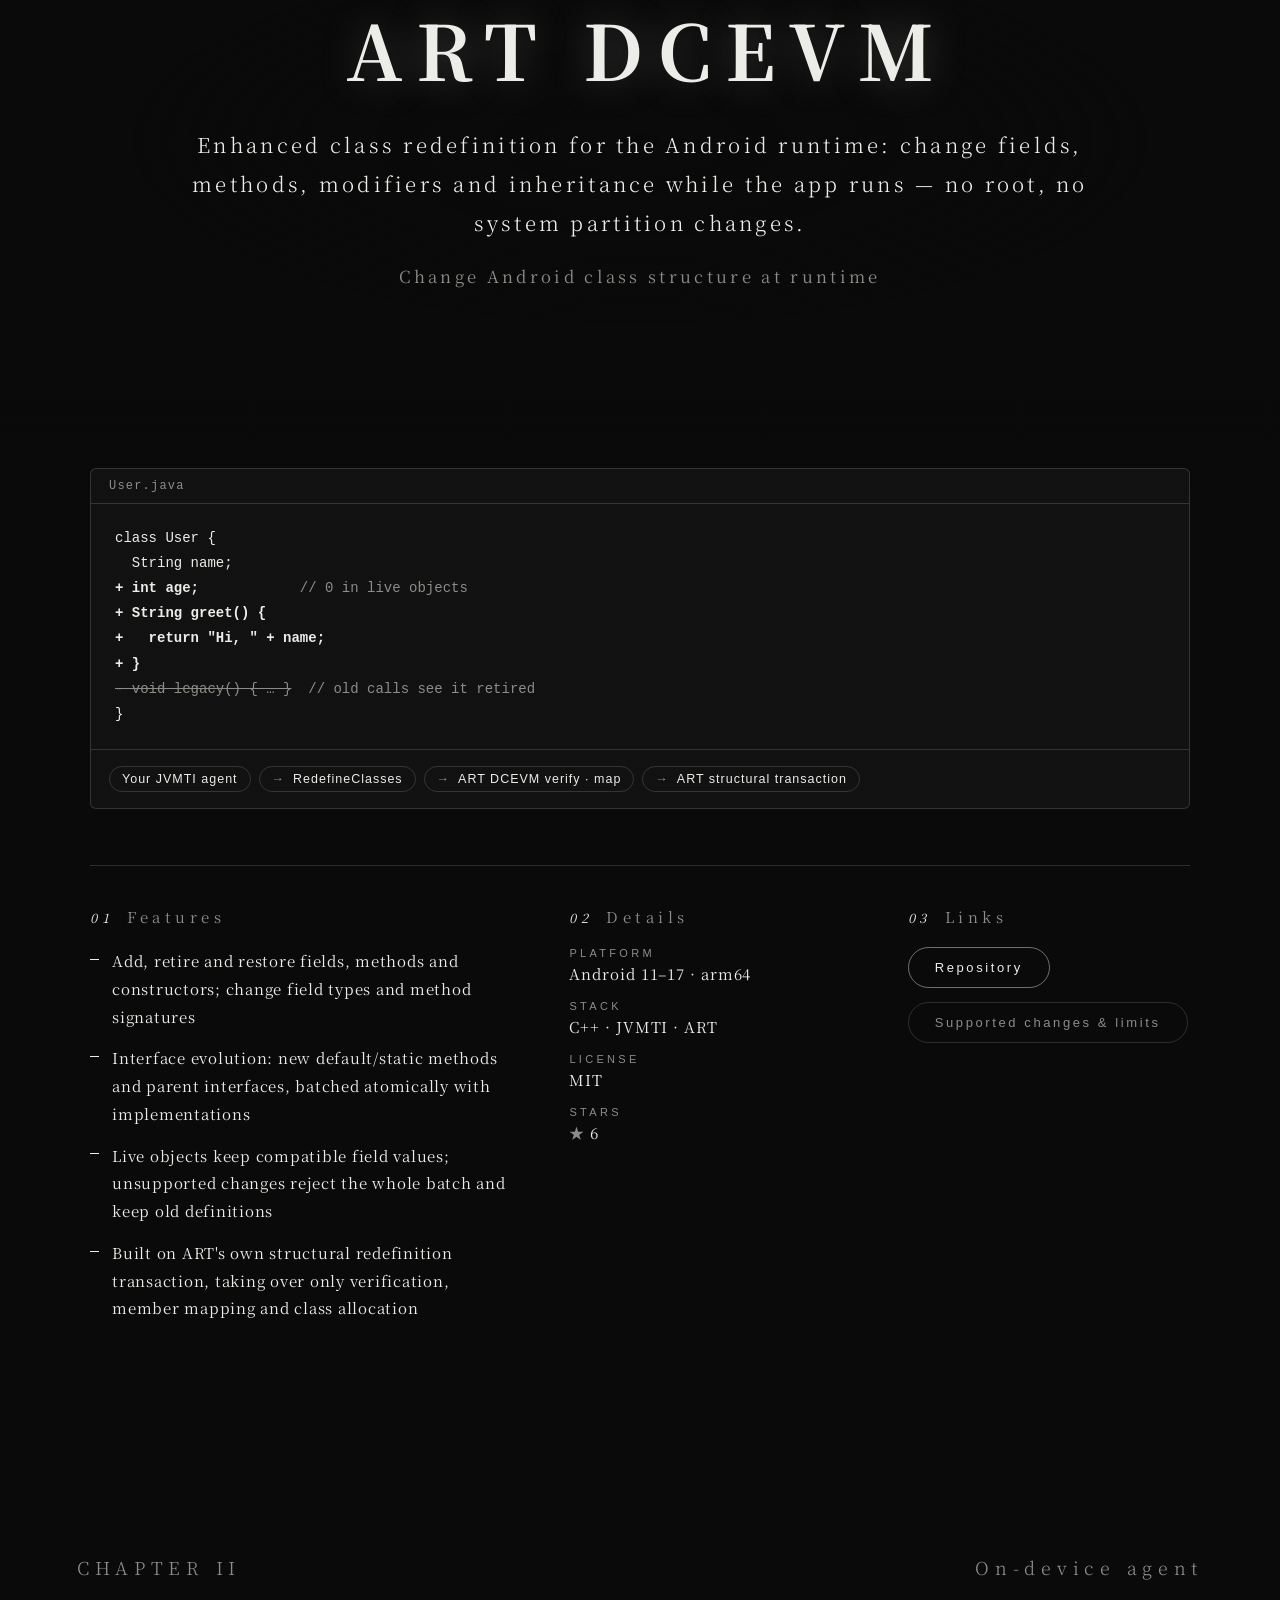
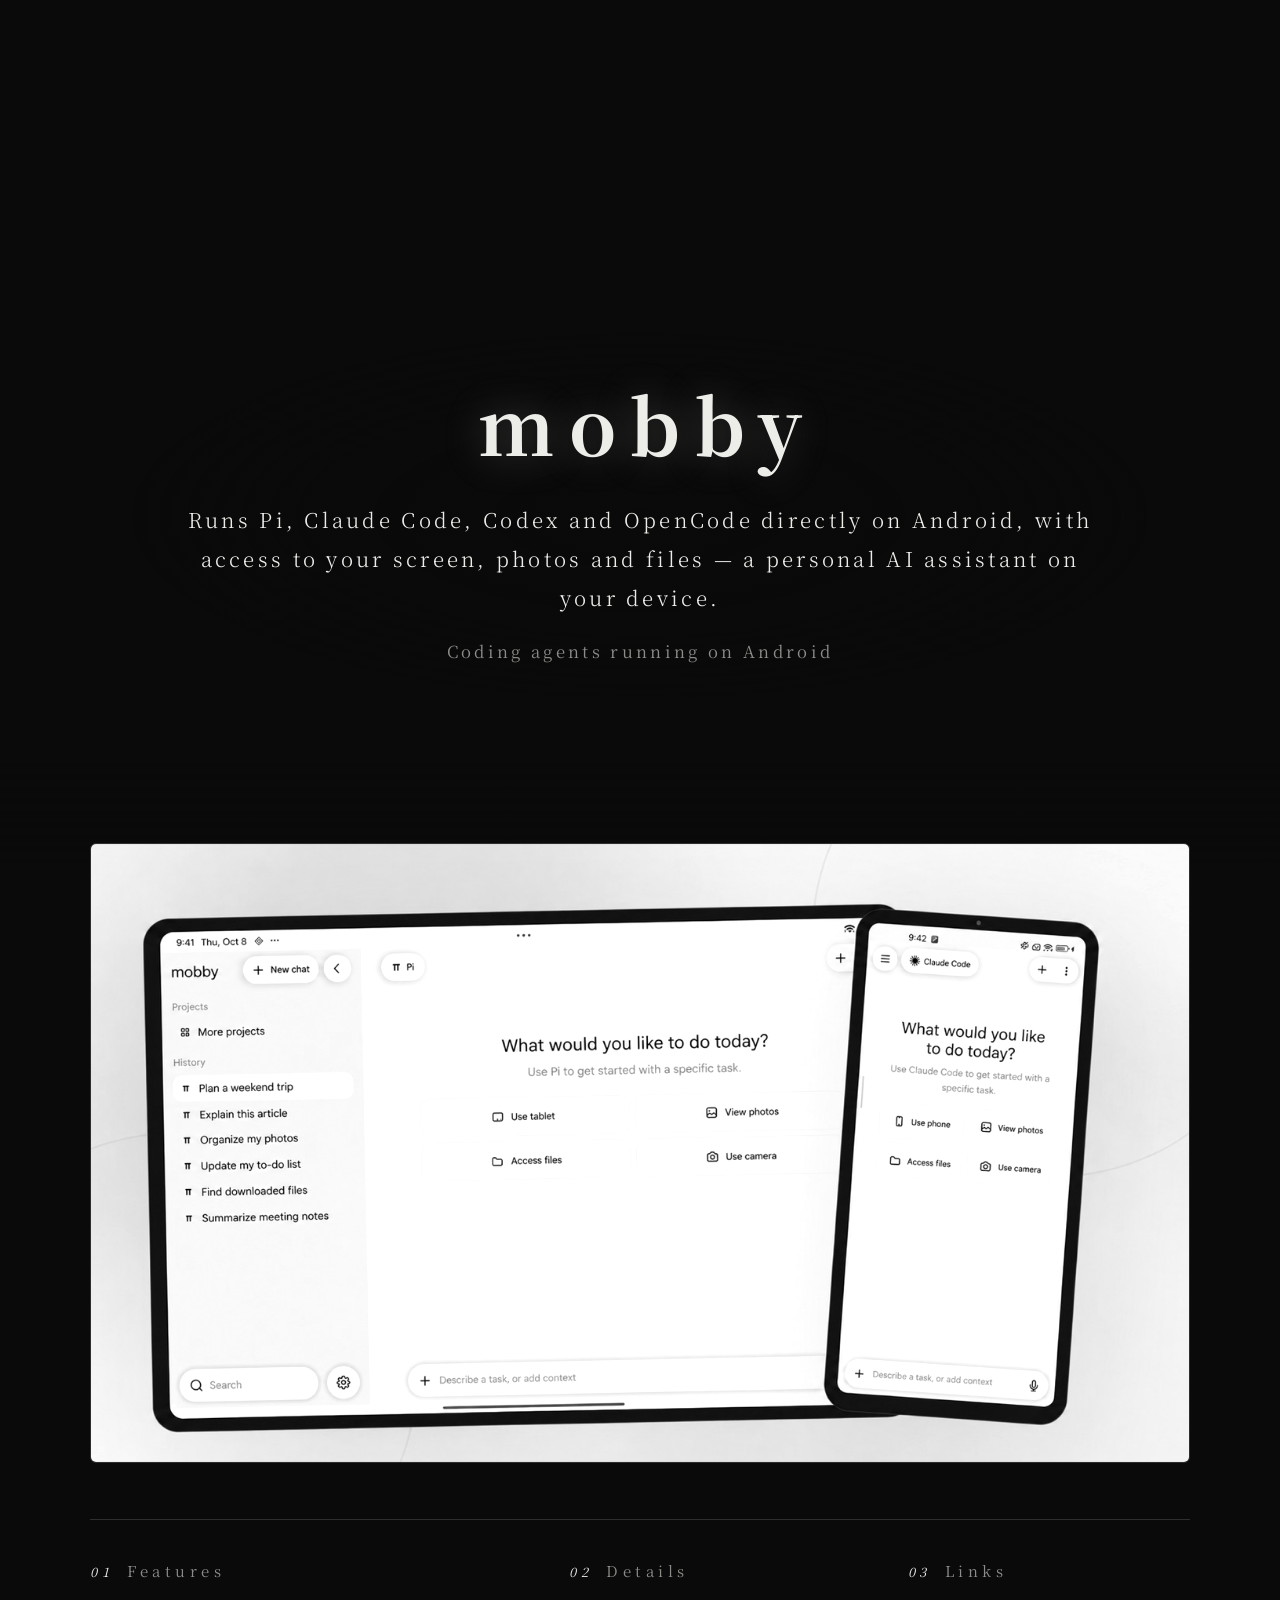
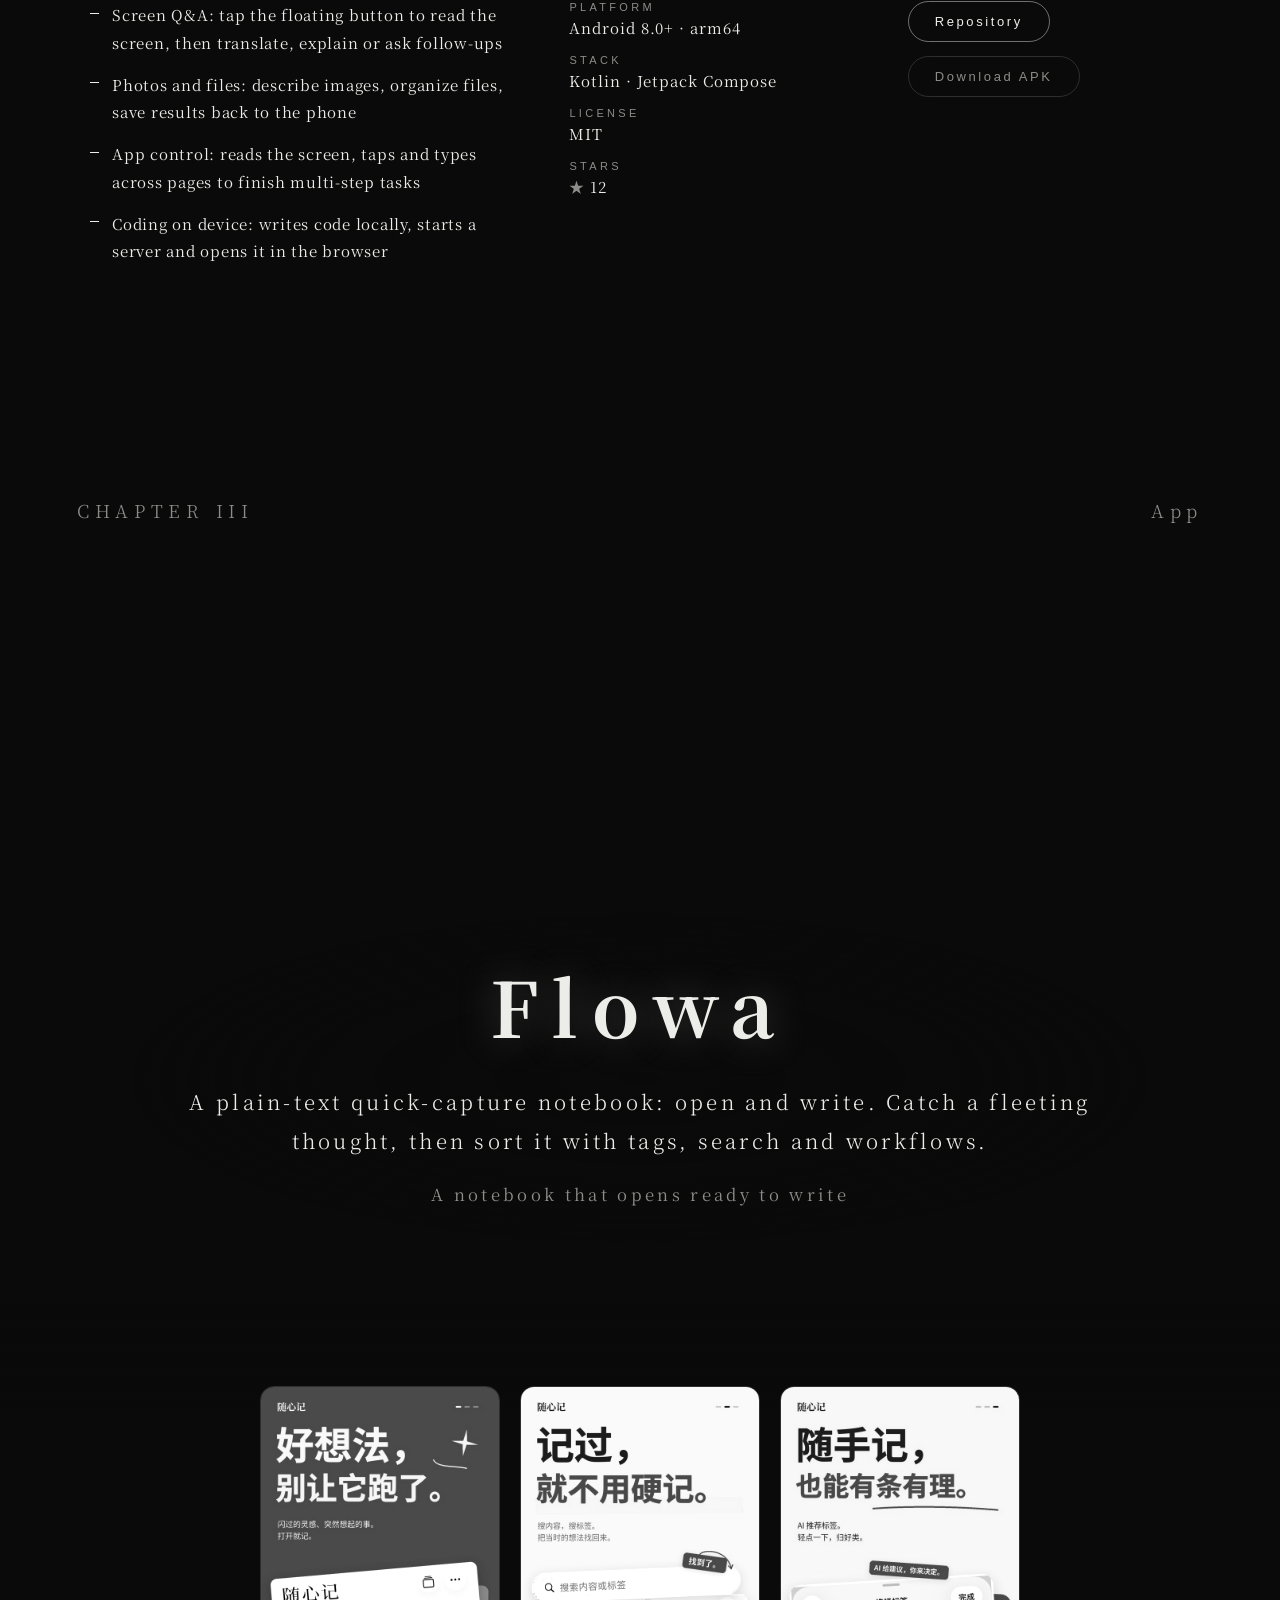
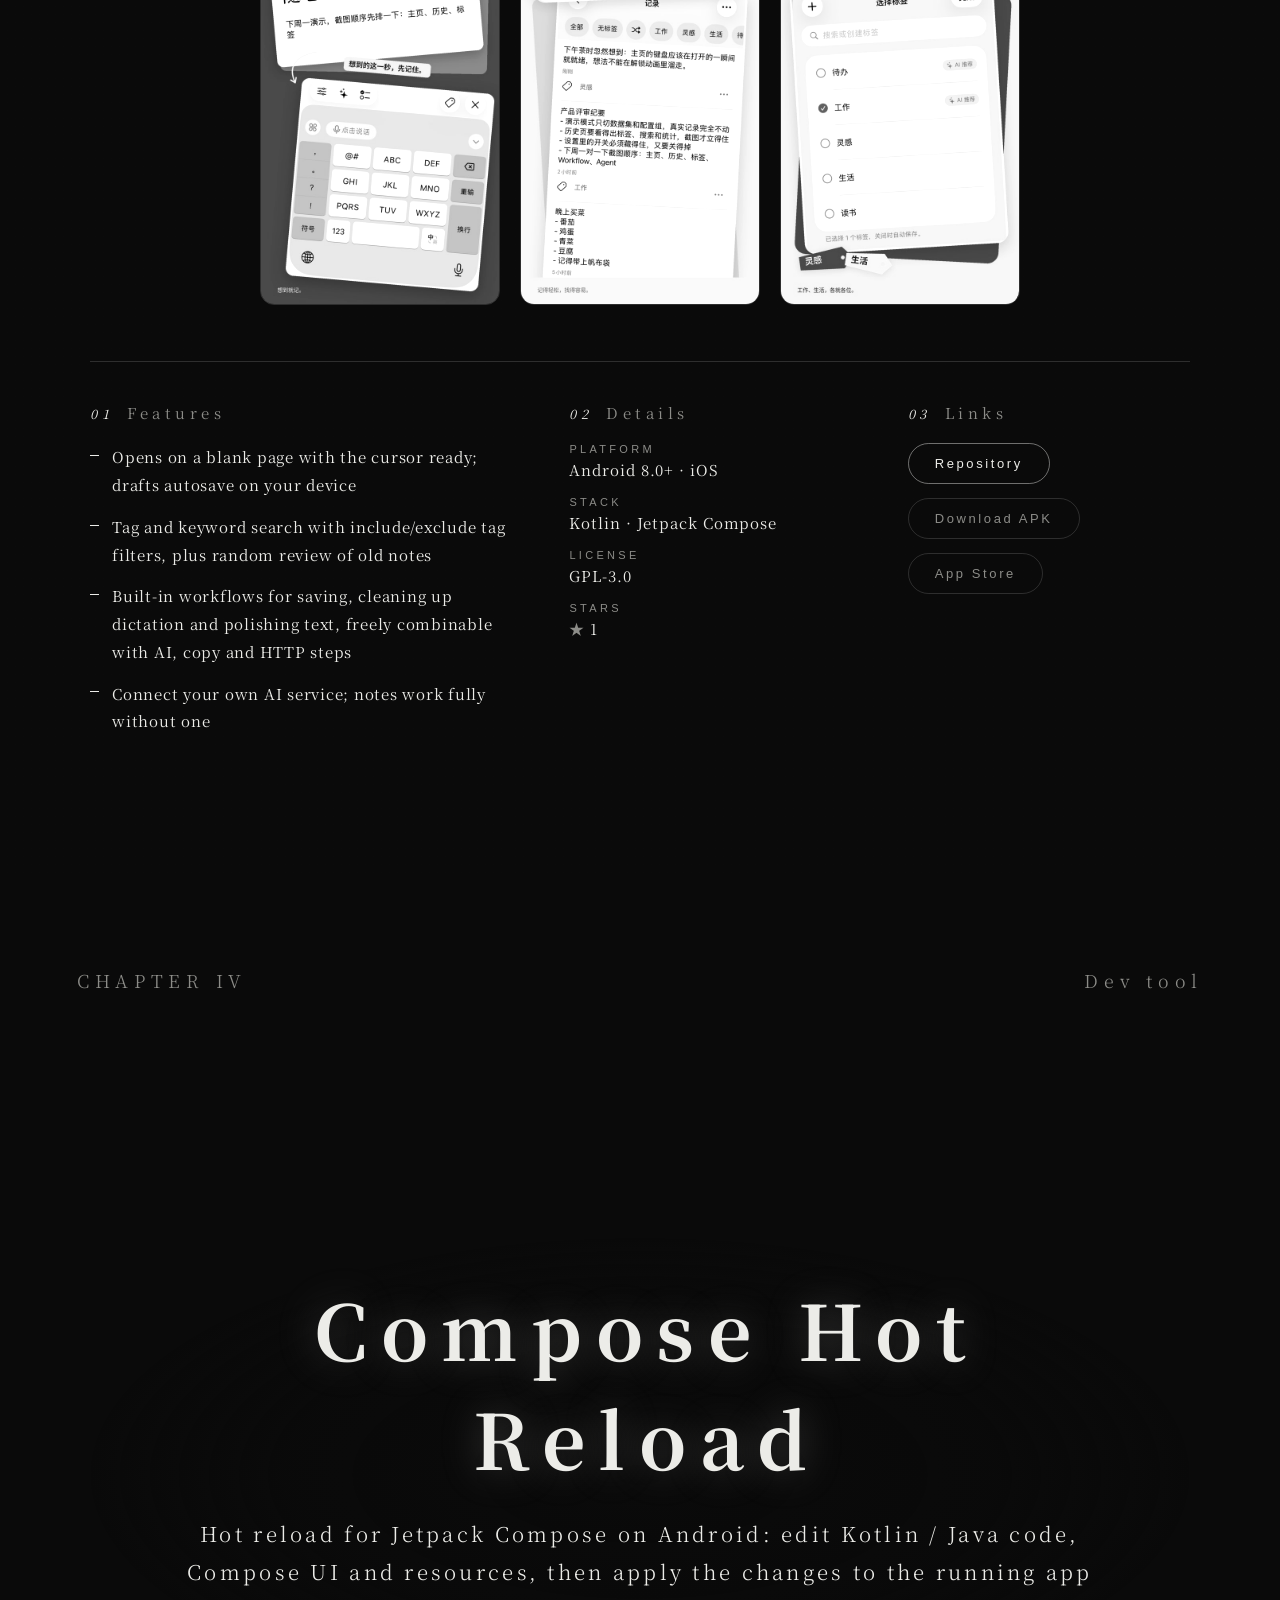
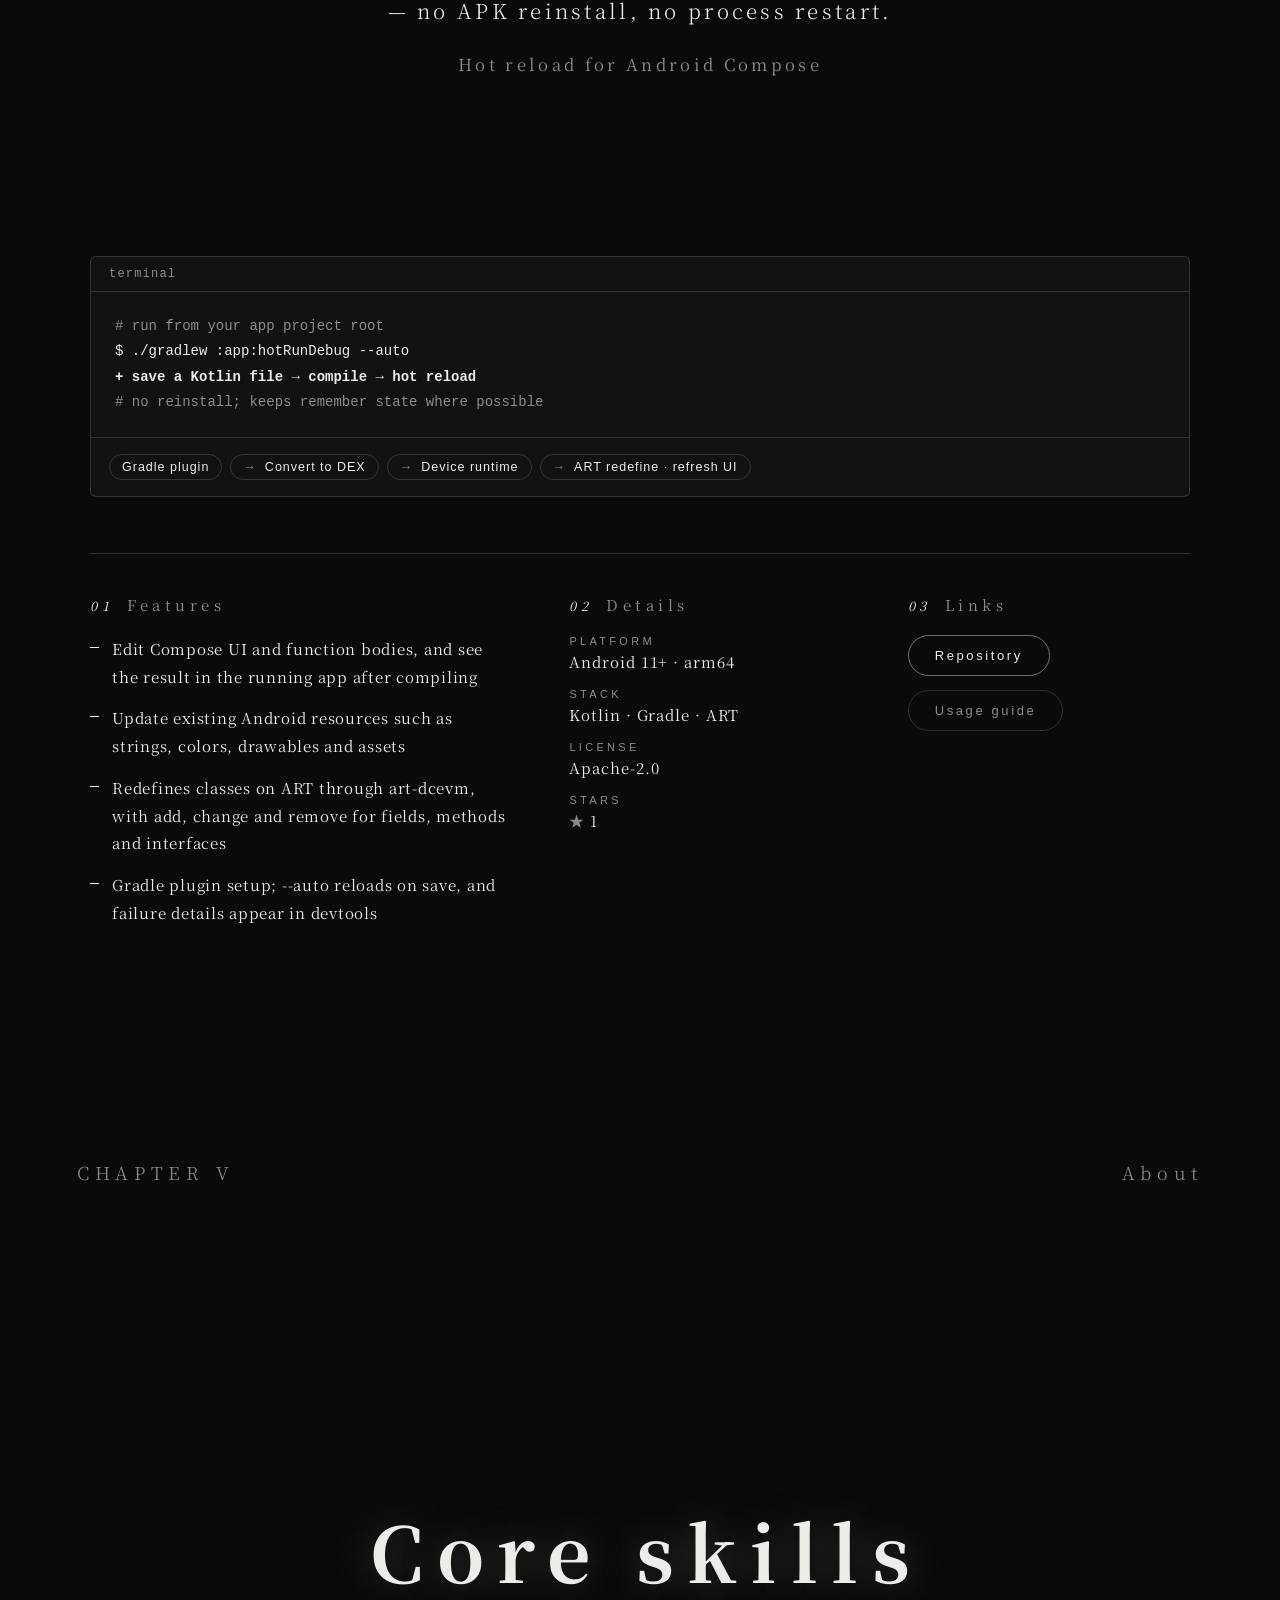
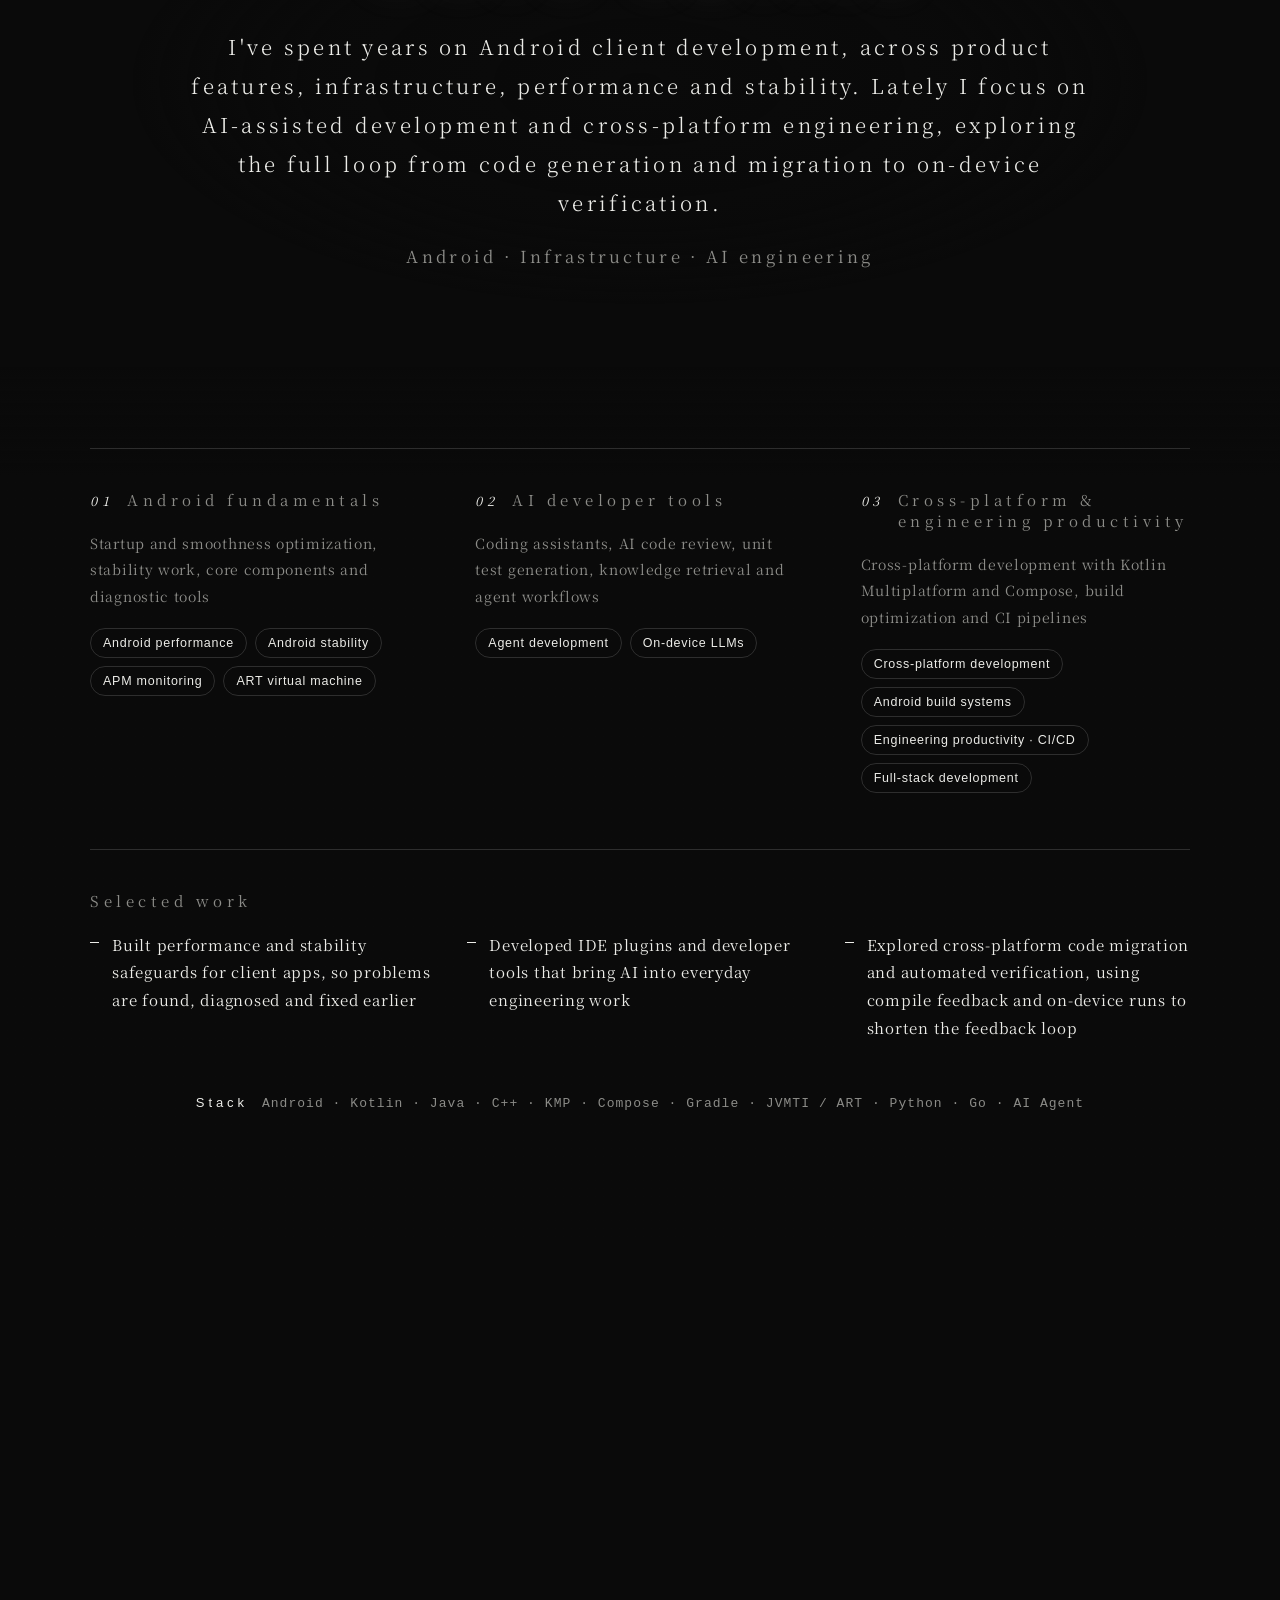
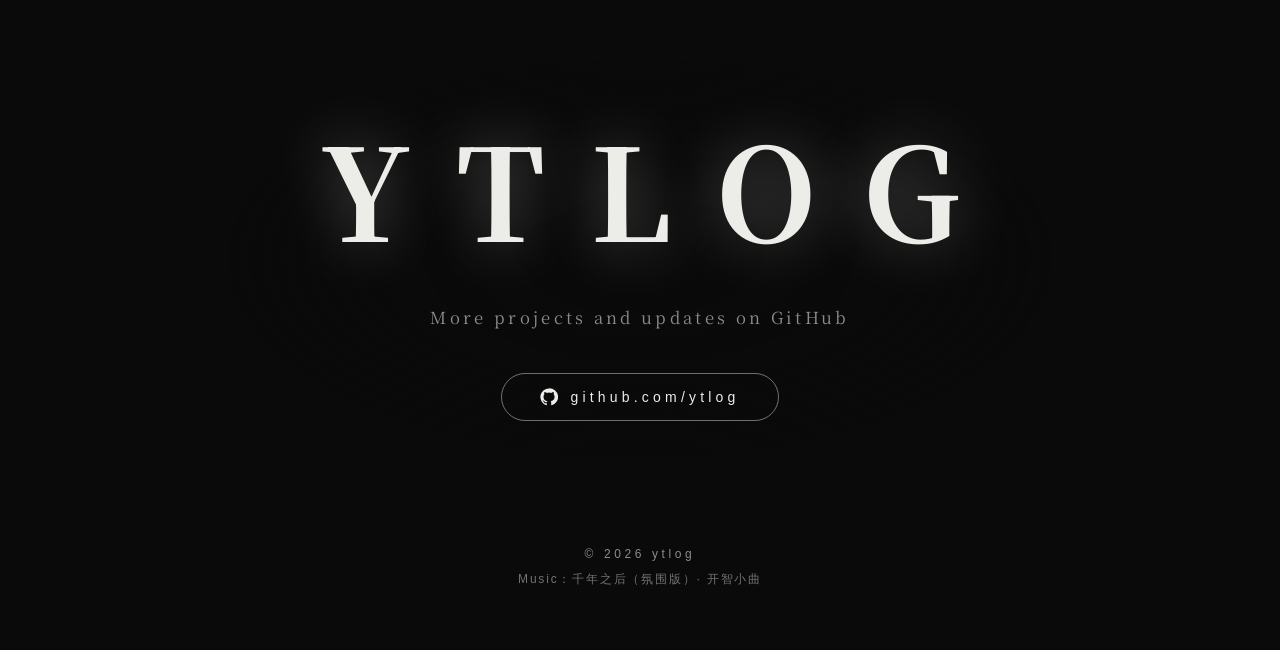
==== commit e616523d: "Add click sounds to the showcase page Links play a soft two-note chime and buttons a short tick. Bot" ====
--- a/showcase.html
+++ b/showcase.html
@@ -339,6 +339,6 @@
   </main>
 
   <audio id="bgm" src="assets/bgm.mp3" preload="none" loop></audio>
-  <script src="showcase.js?v=4"></script>
+  <script src="showcase.js?v=5"></script>
 </body>
 </html>
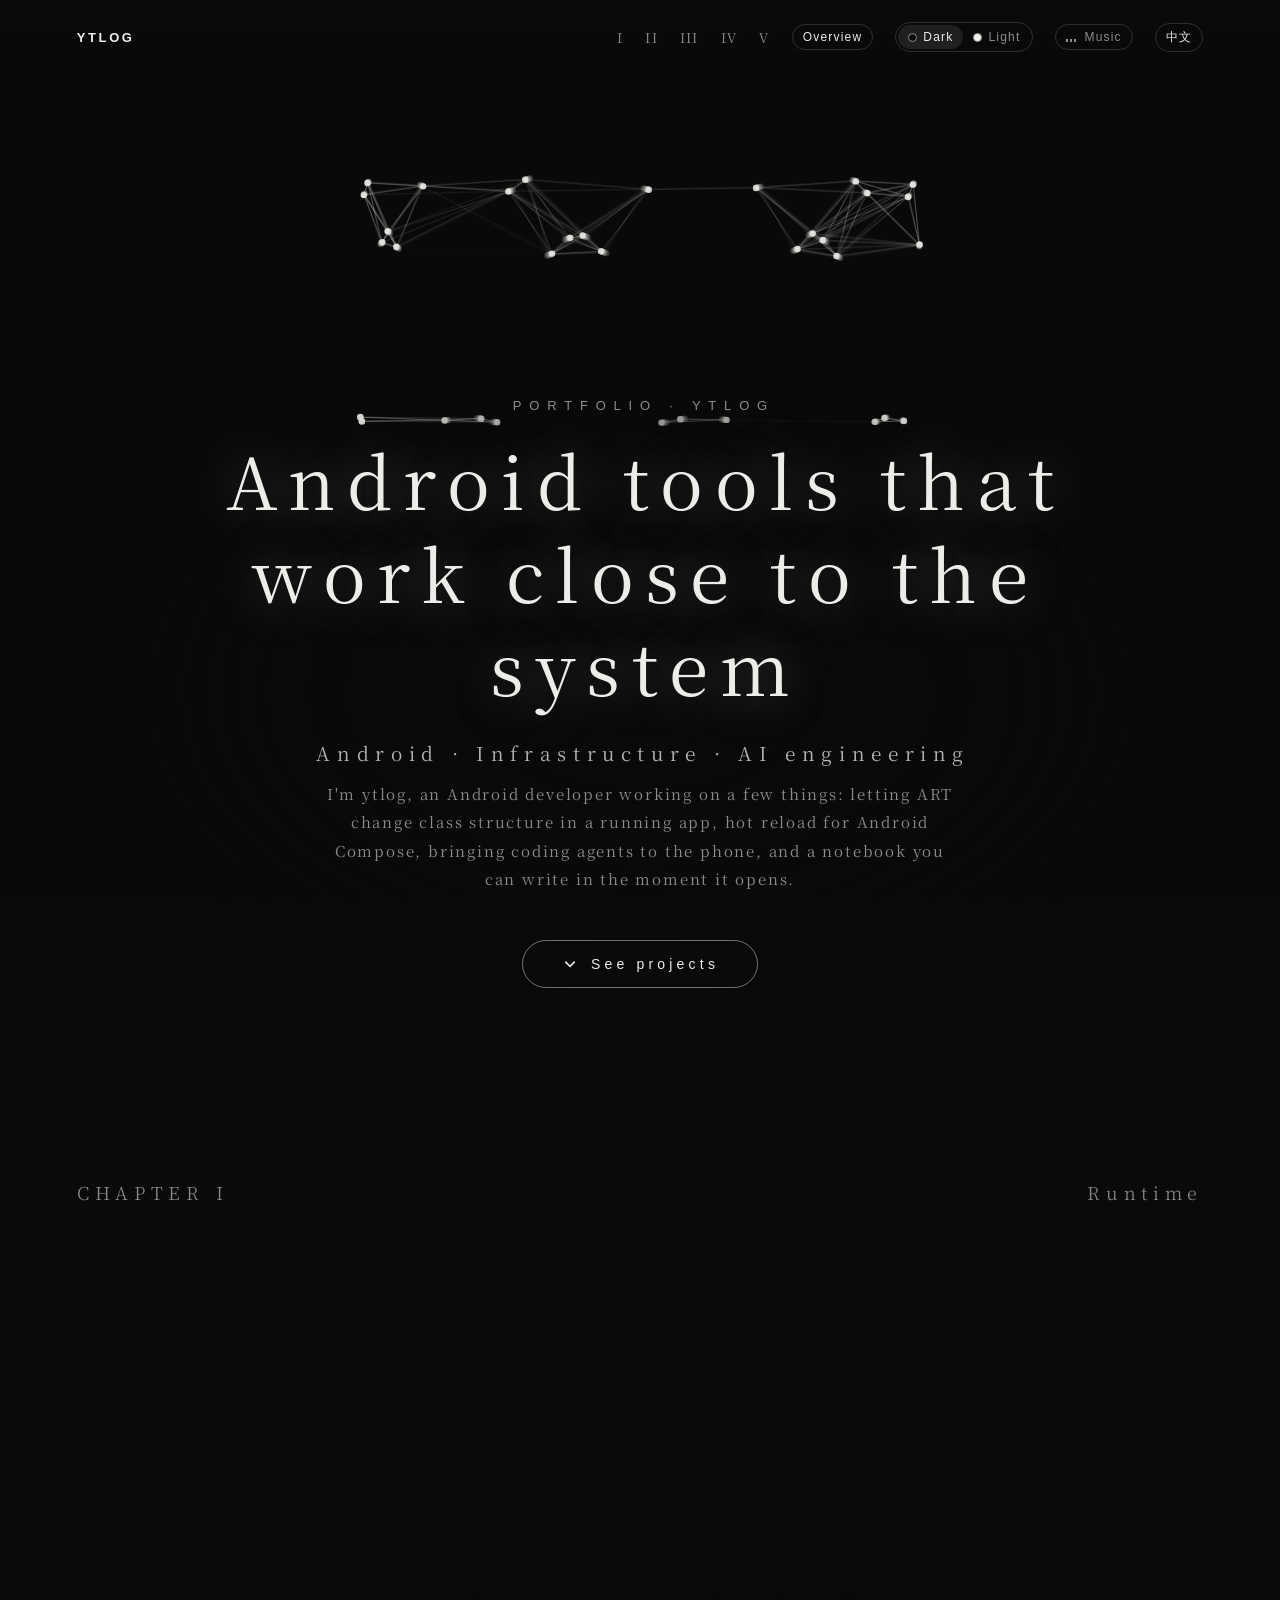
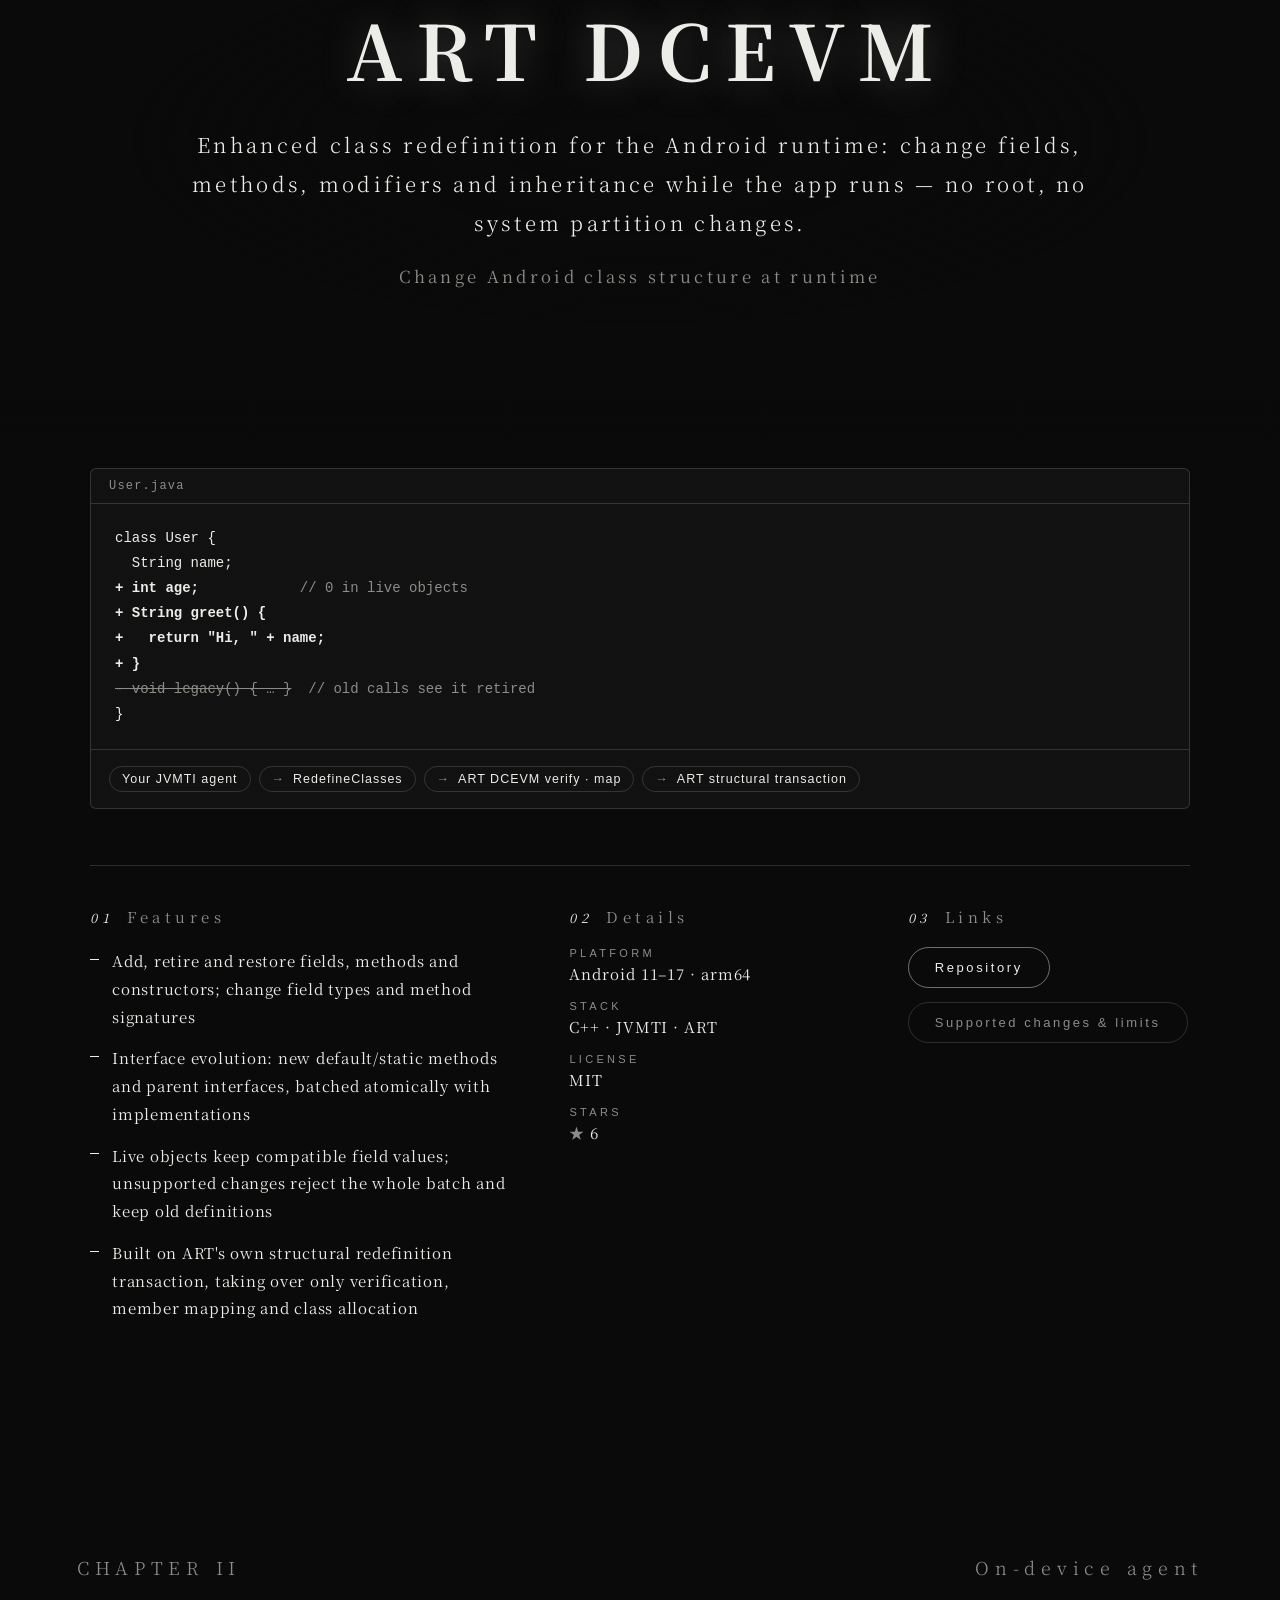
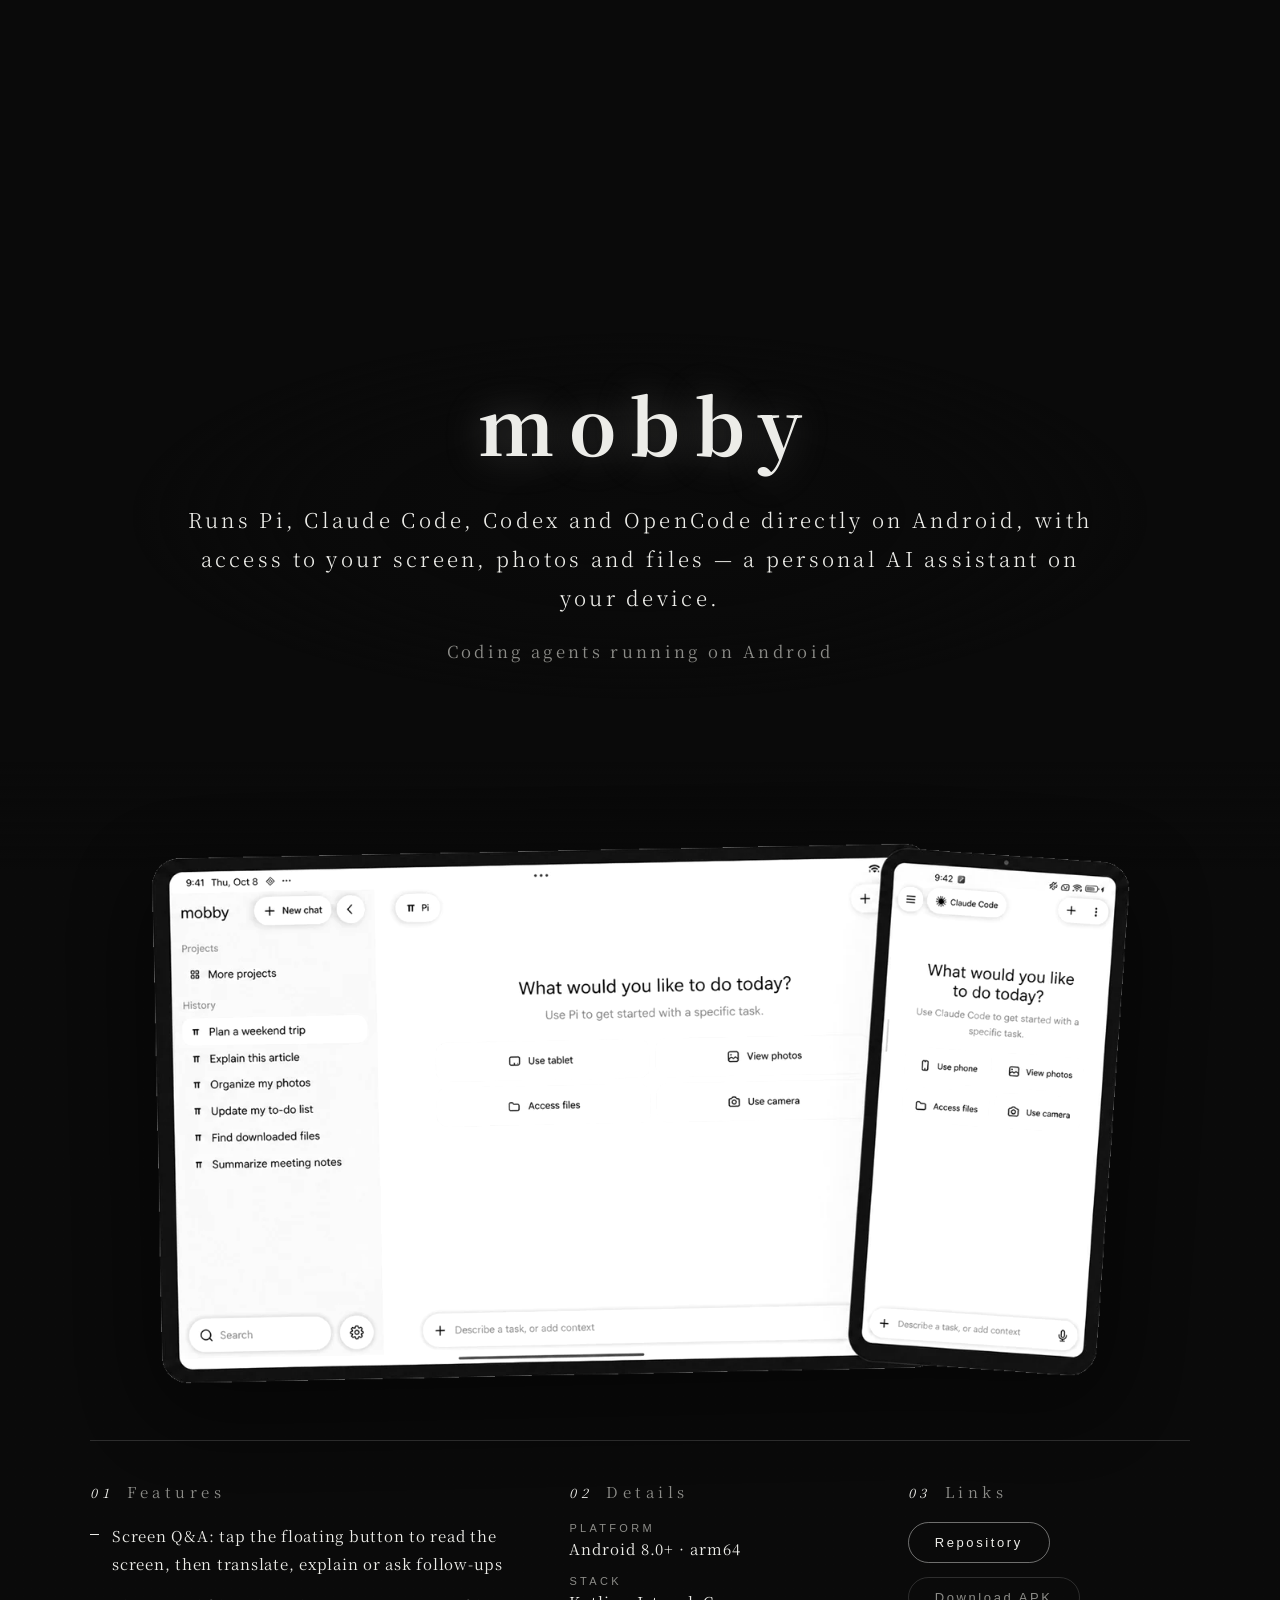
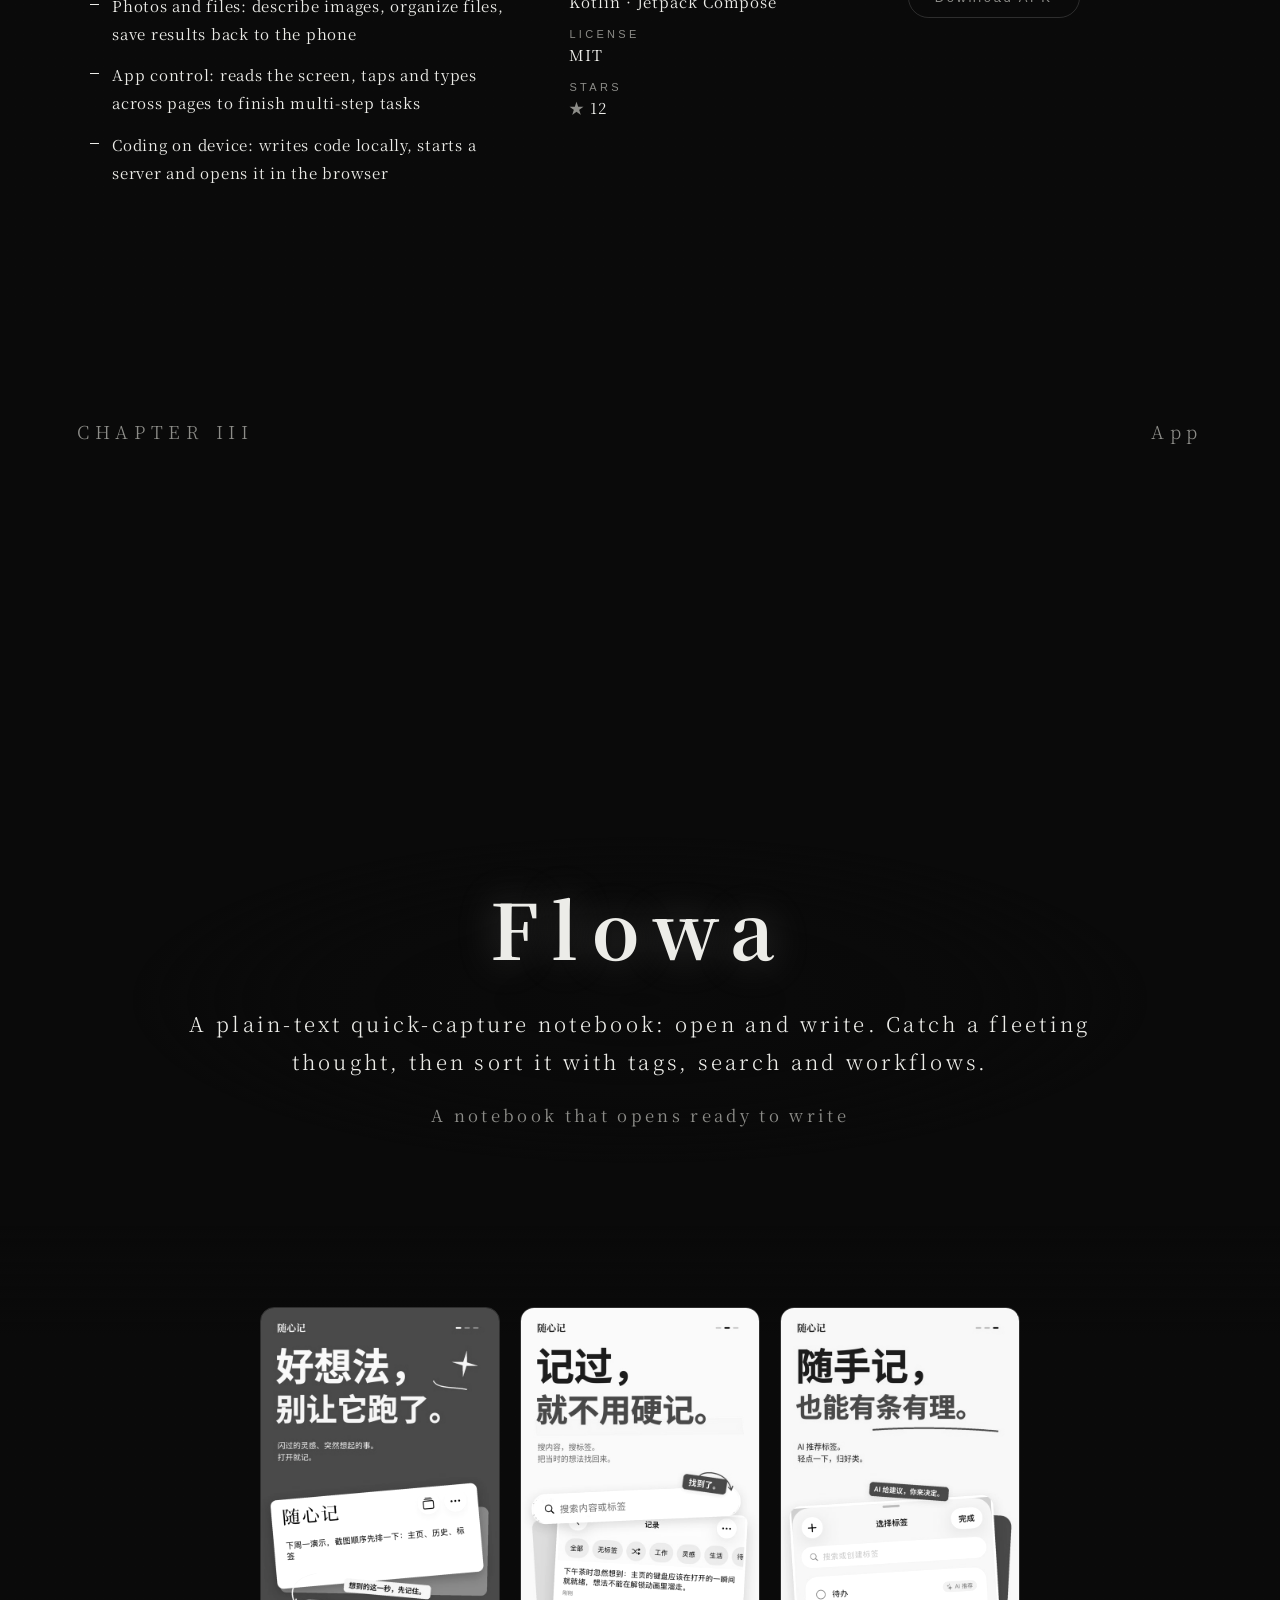
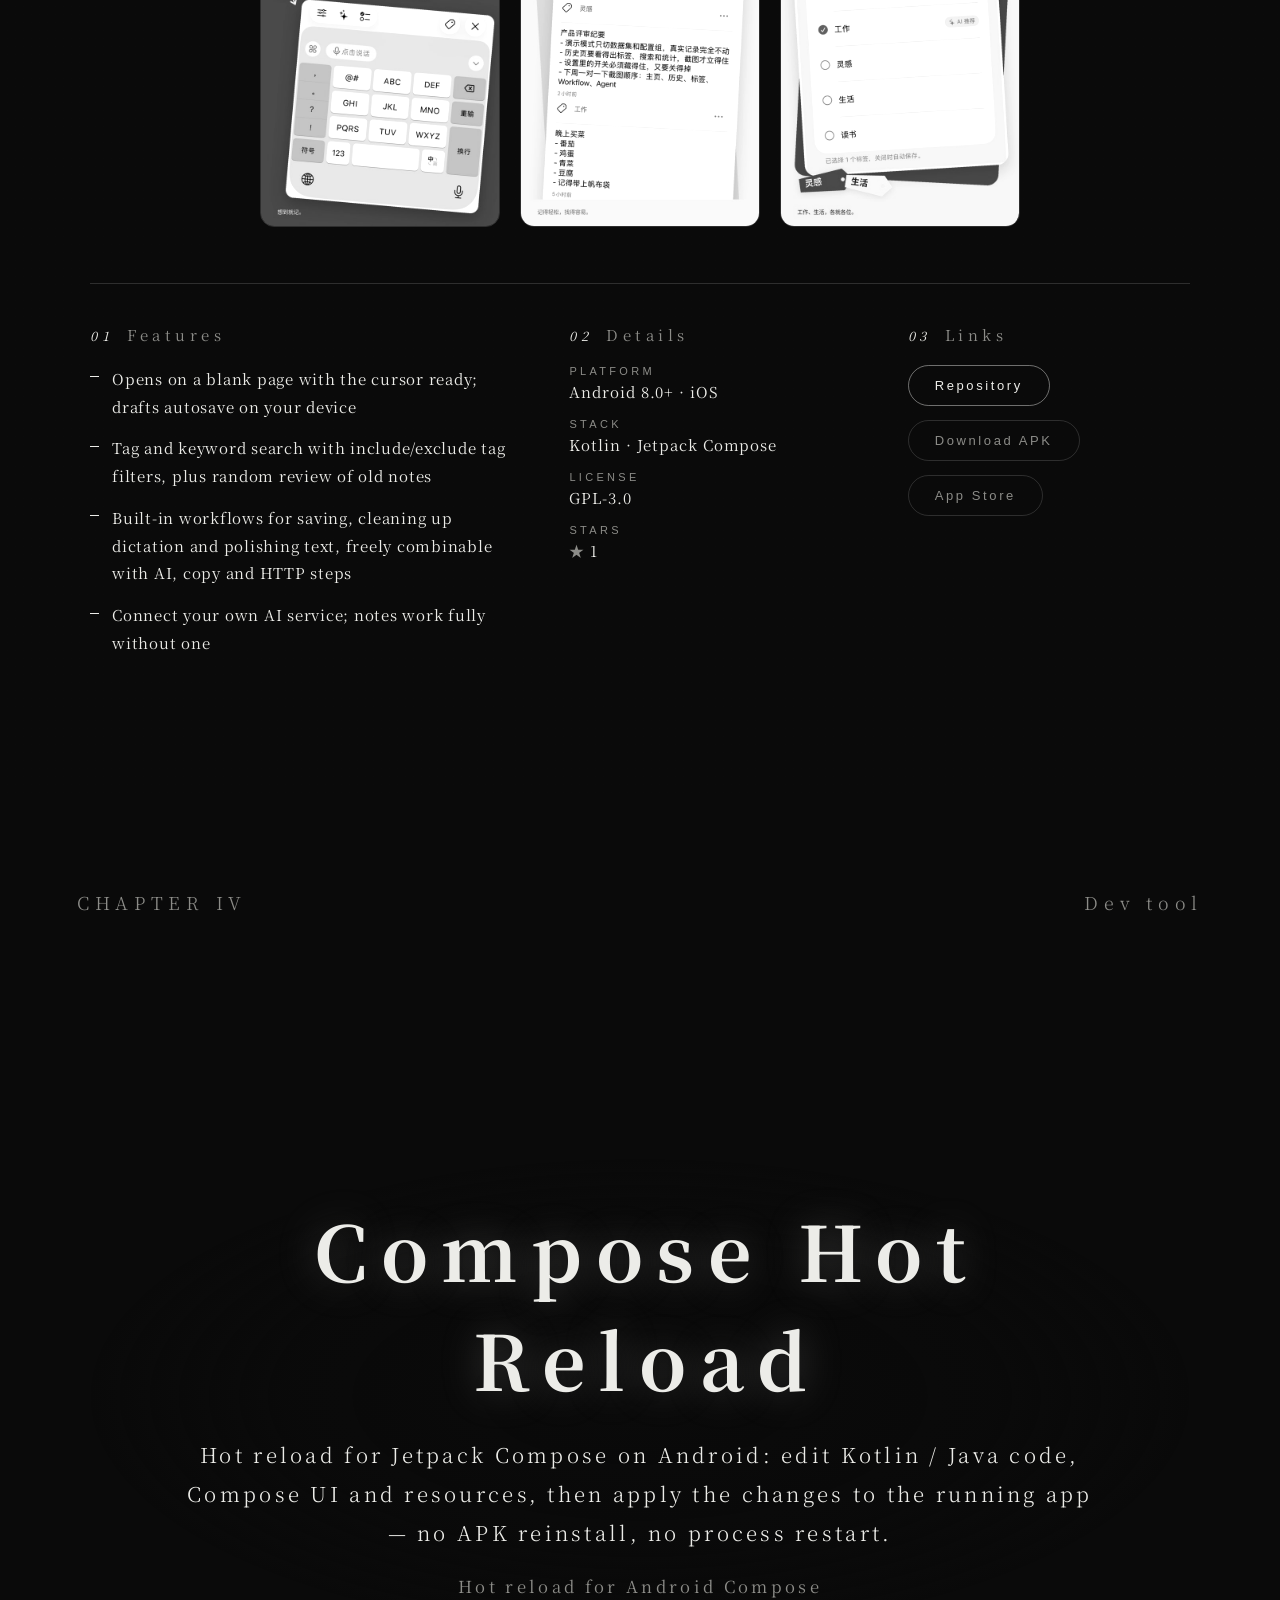
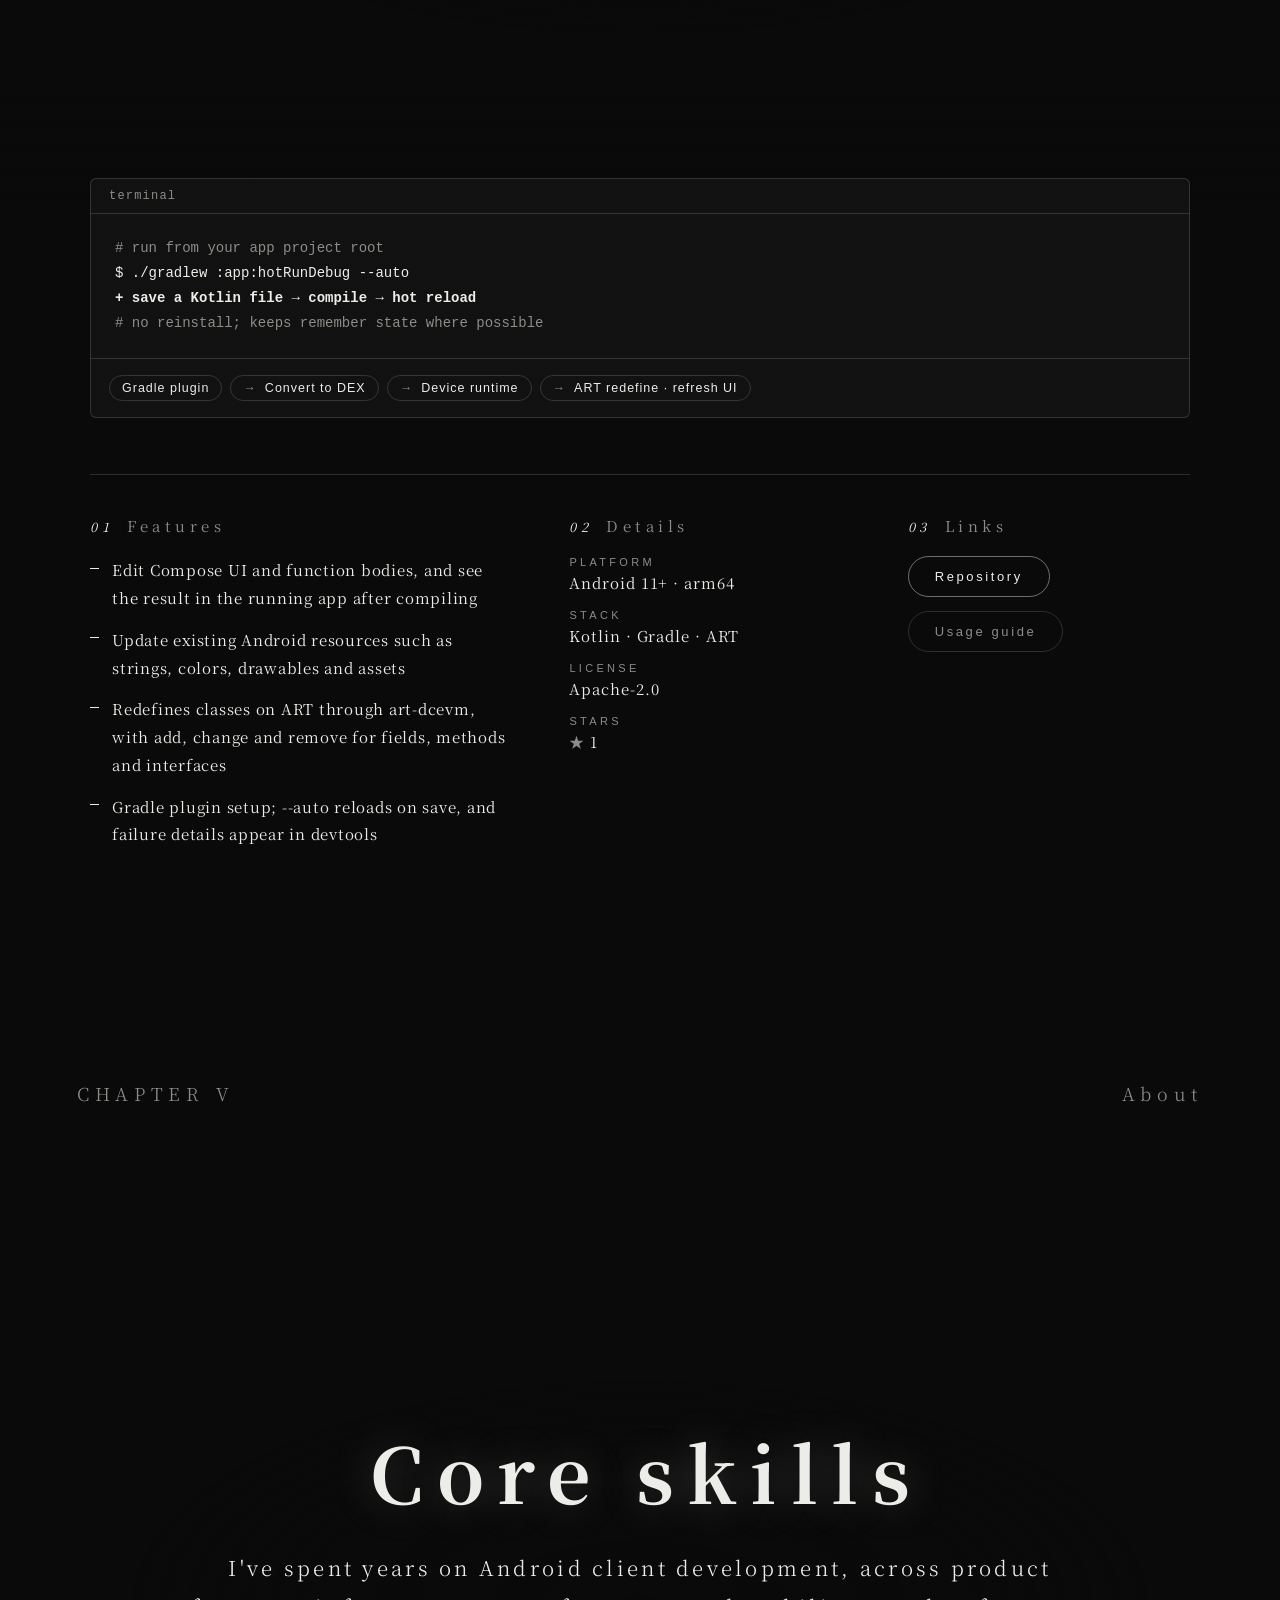
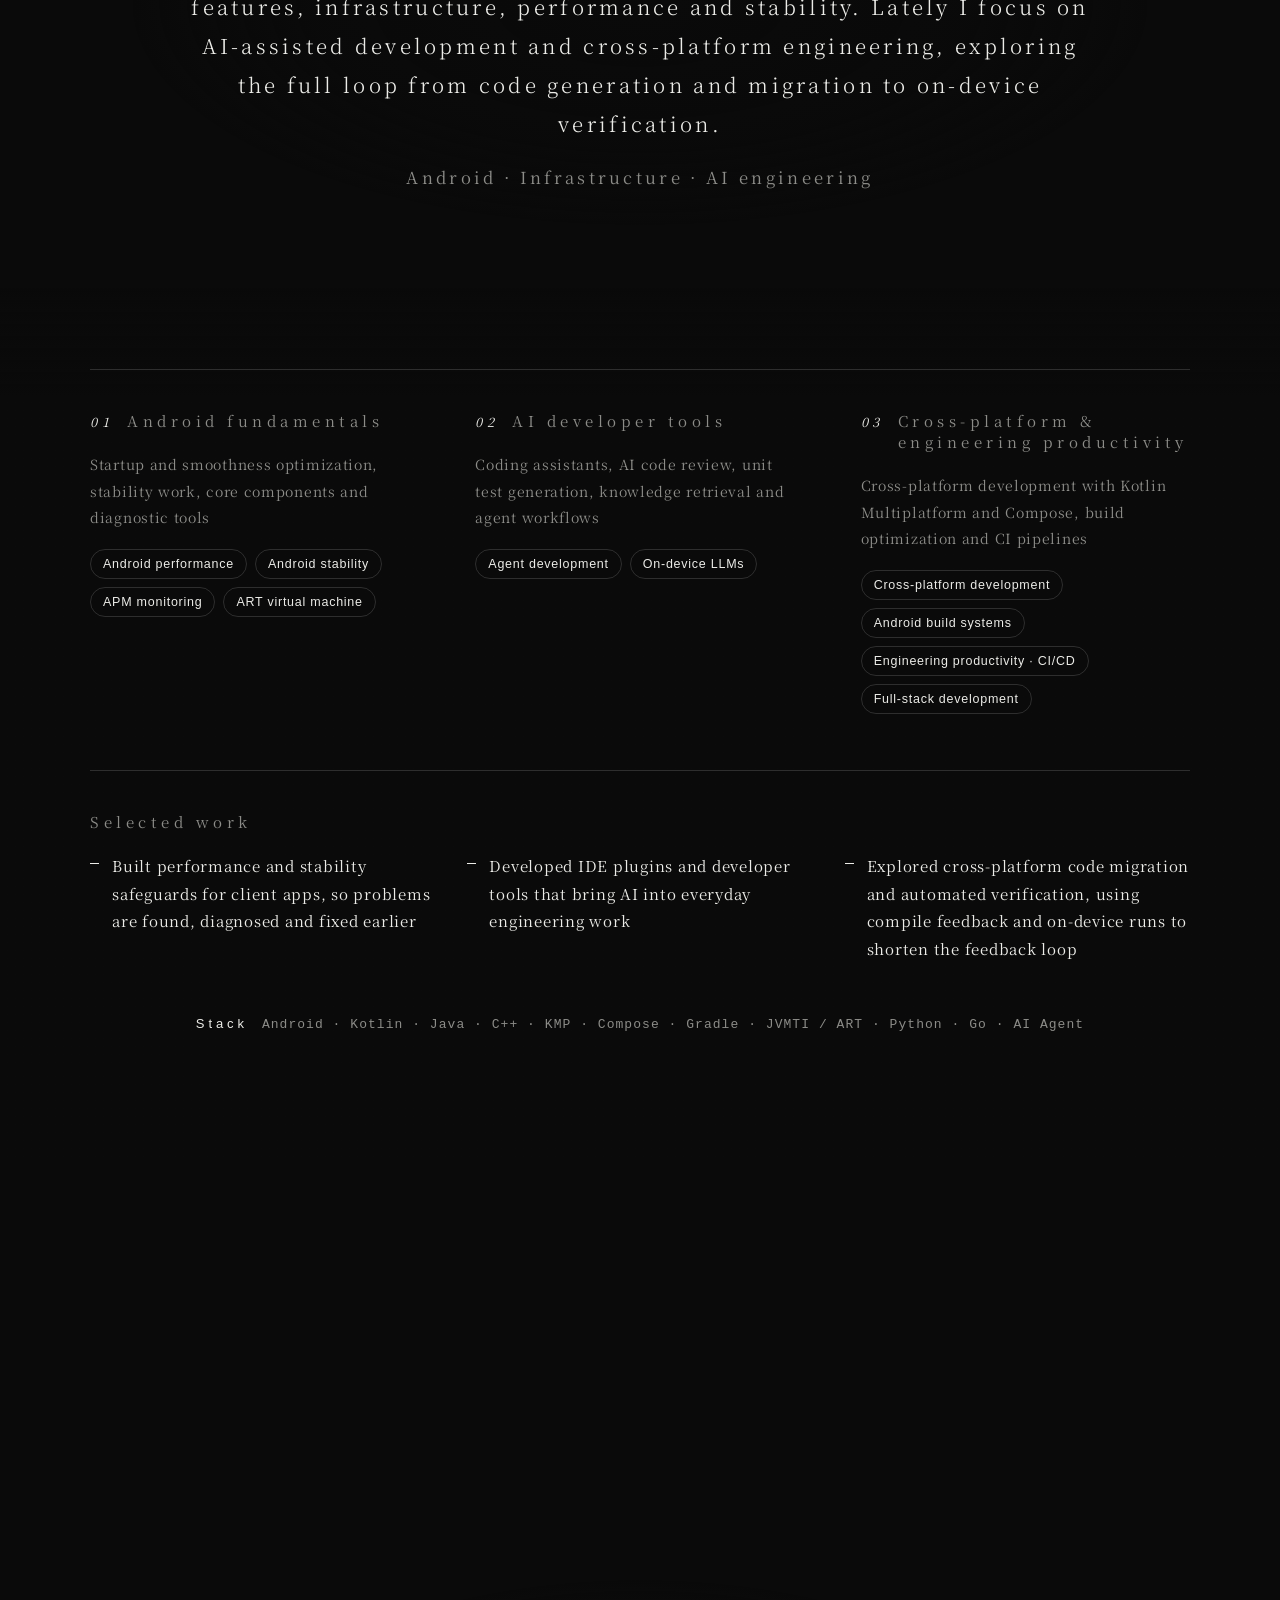
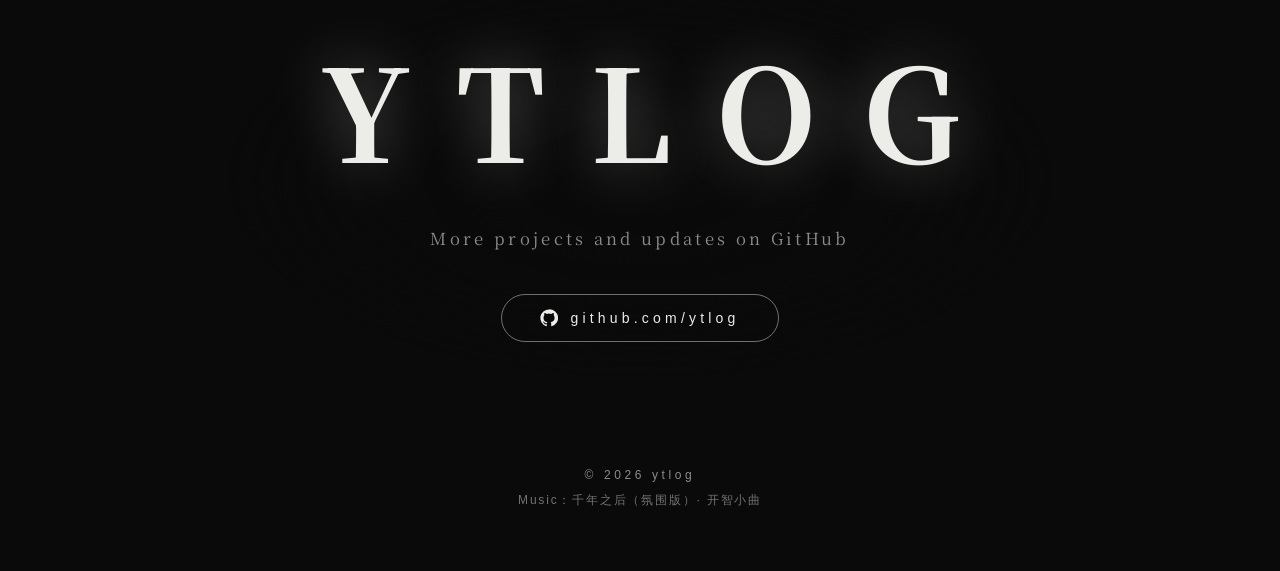
==== commit dfcbdad6: "Show mobby devices without the poster background in the showcase The showcase now uses transparent W" ====
--- a/showcase.html
+++ b/showcase.html
@@ -19,7 +19,7 @@
   <link rel="preconnect" href="https://fonts.googleapis.com">
   <link rel="preconnect" href="https://fonts.gstatic.com" crossorigin>
   <link rel="stylesheet" href="https://fonts.googleapis.com/css2?family=Noto+Serif+SC:wght@300;400;700&display=swap" media="print" onload="this.media='all'">
-  <link rel="stylesheet" href="showcase.css?v=4">
+  <link rel="stylesheet" href="showcase.css?v=5">
 </head>
 <body>
   <canvas id="c" aria-hidden="true"></canvas>
@@ -133,8 +133,8 @@
       </div>
     </section>
     <section class="sheet" data-scene="2">
-      <figure class="poster reveal">
-        <img src="assets/mobby-poster-zh.jpg" data-src-zh="assets/mobby-poster-zh.jpg" data-src-en="assets/mobby-poster-en.jpg" alt="mobby 在 Android 平板与手机上" data-i18n-alt="mobby.alt" width="1400" height="788" loading="lazy">
+      <figure class="poster devices reveal">
+        <img src="assets/mobby-devices-zh.webp" data-src-zh="assets/mobby-devices-zh.webp" data-src-en="assets/mobby-devices-en.webp" alt="mobby 在 Android 平板与手机上" data-i18n-alt="mobby.alt" width="1222" height="676" loading="lazy">
       </figure>
       <div class="sheet-grid">
         <div class="sheet-col reveal">
--- a/showcase.css
+++ b/showcase.css
@@ -165,6 +165,12 @@
   display: block; width: 100%; height: auto; border-radius: 6px;
   filter: grayscale(1) contrast(1.05);
   border: 1px solid var(--line);
+}
+/* device cutout on a transparent background: no frame, just a soft shadow */
+.poster.devices { max-width: 980px; }
+.poster.devices img {
+  border: 0; border-radius: 0;
+  filter: grayscale(1) contrast(1.05) drop-shadow(0 24px 40px rgba(0, 0, 0, .35));
 }
 
 /* code sample and flow, monochrome take on the overview's code card */
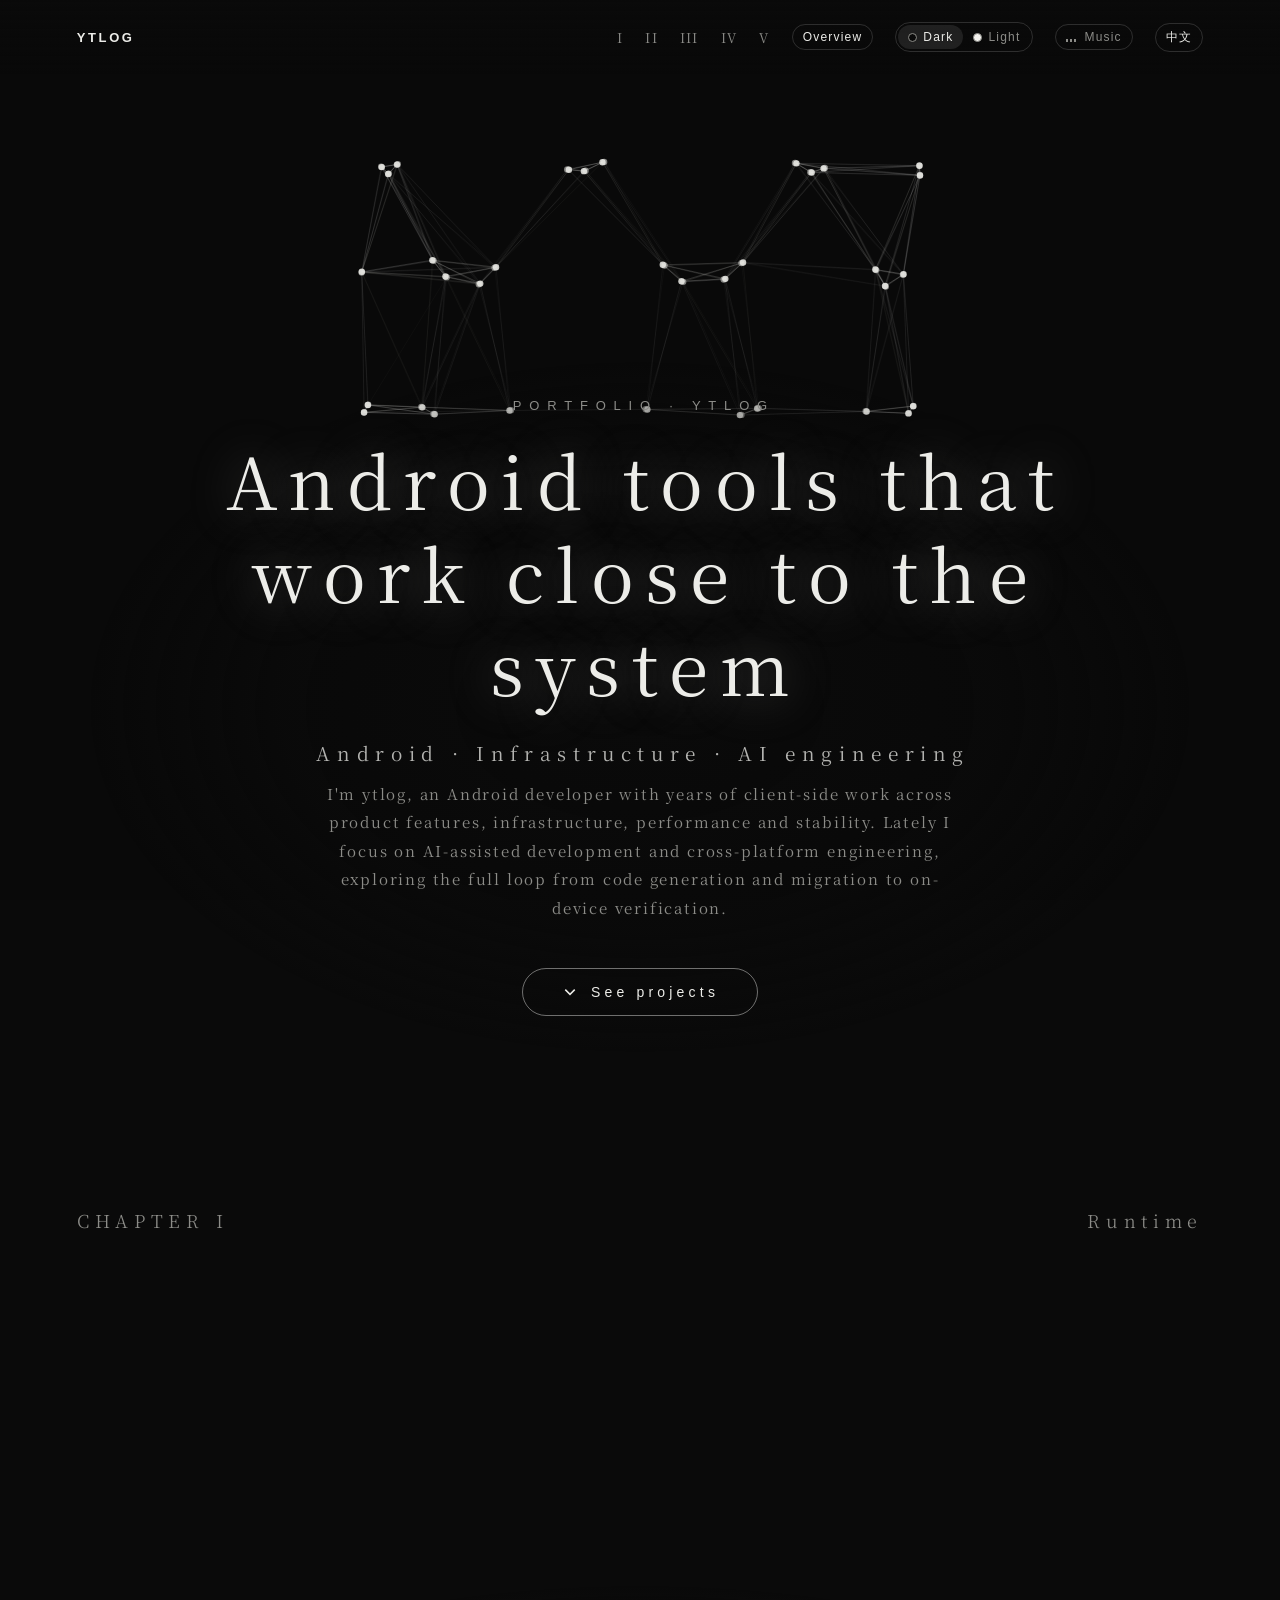
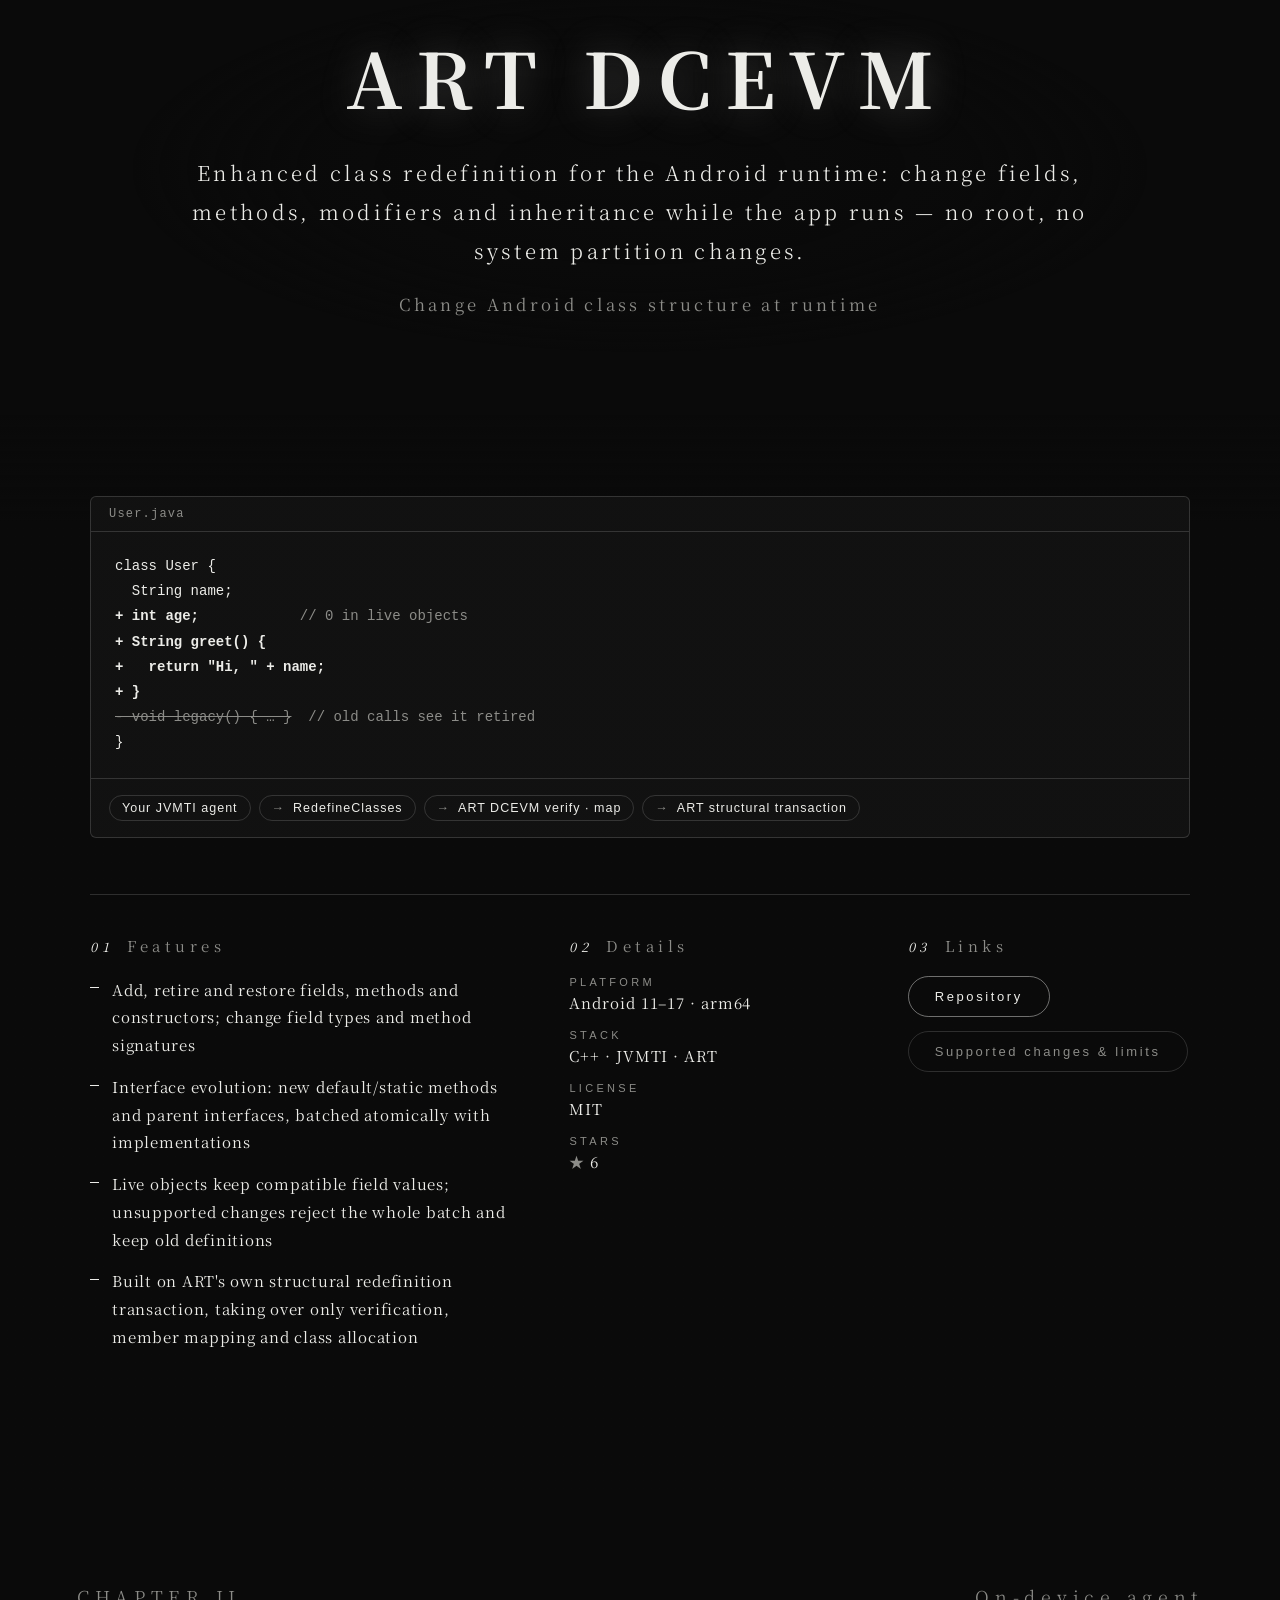
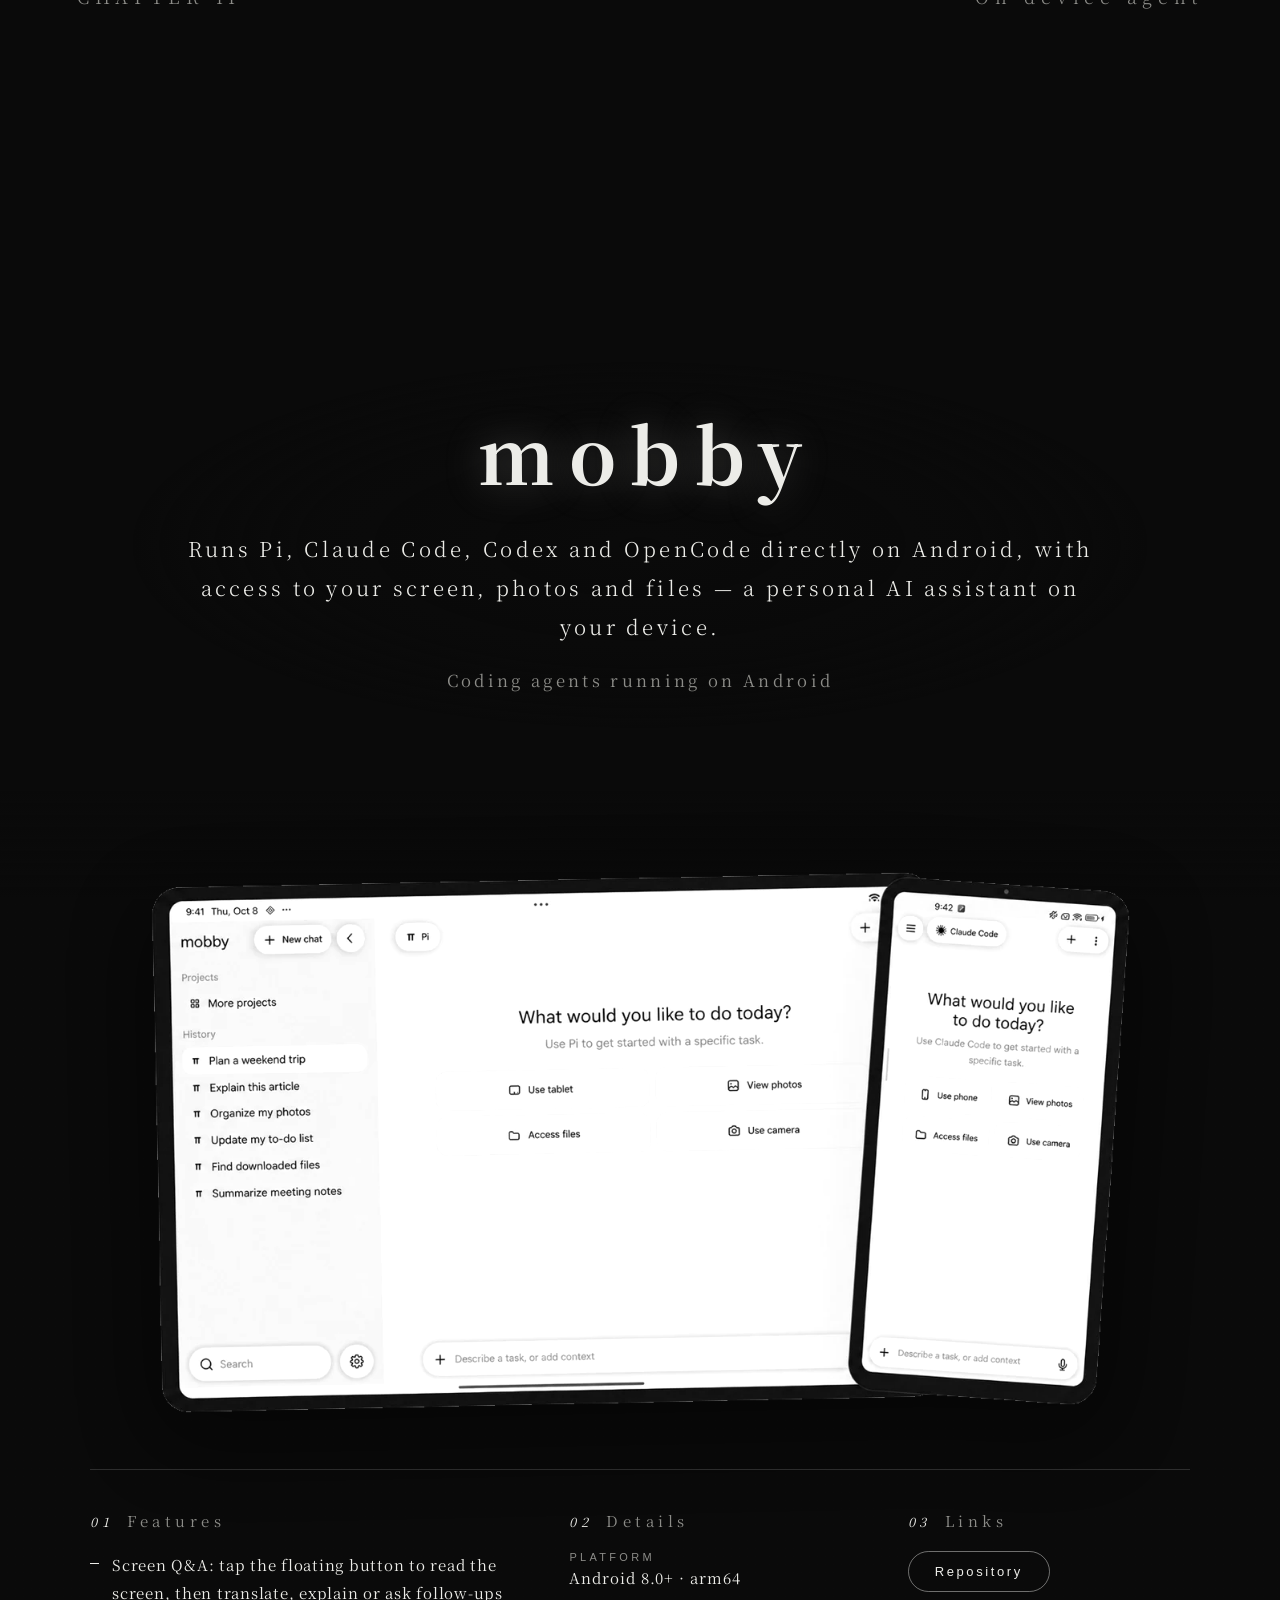
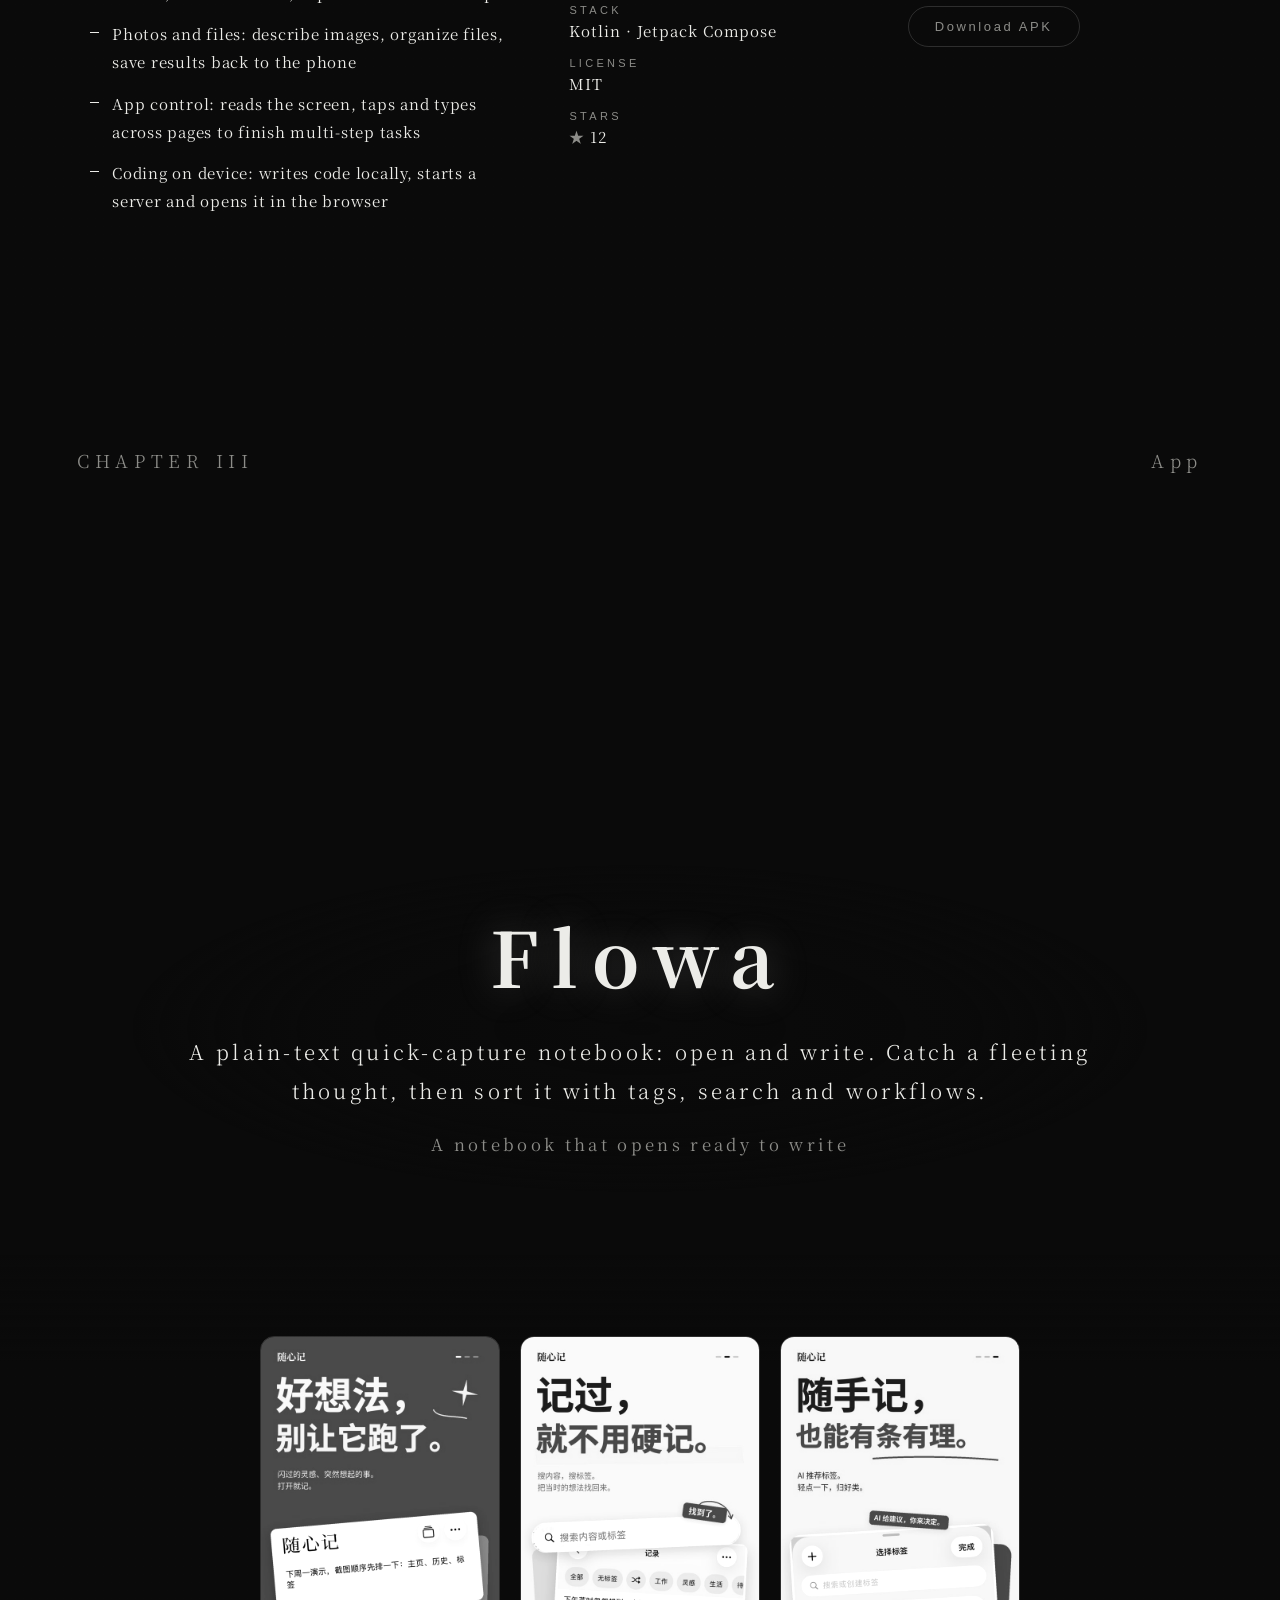
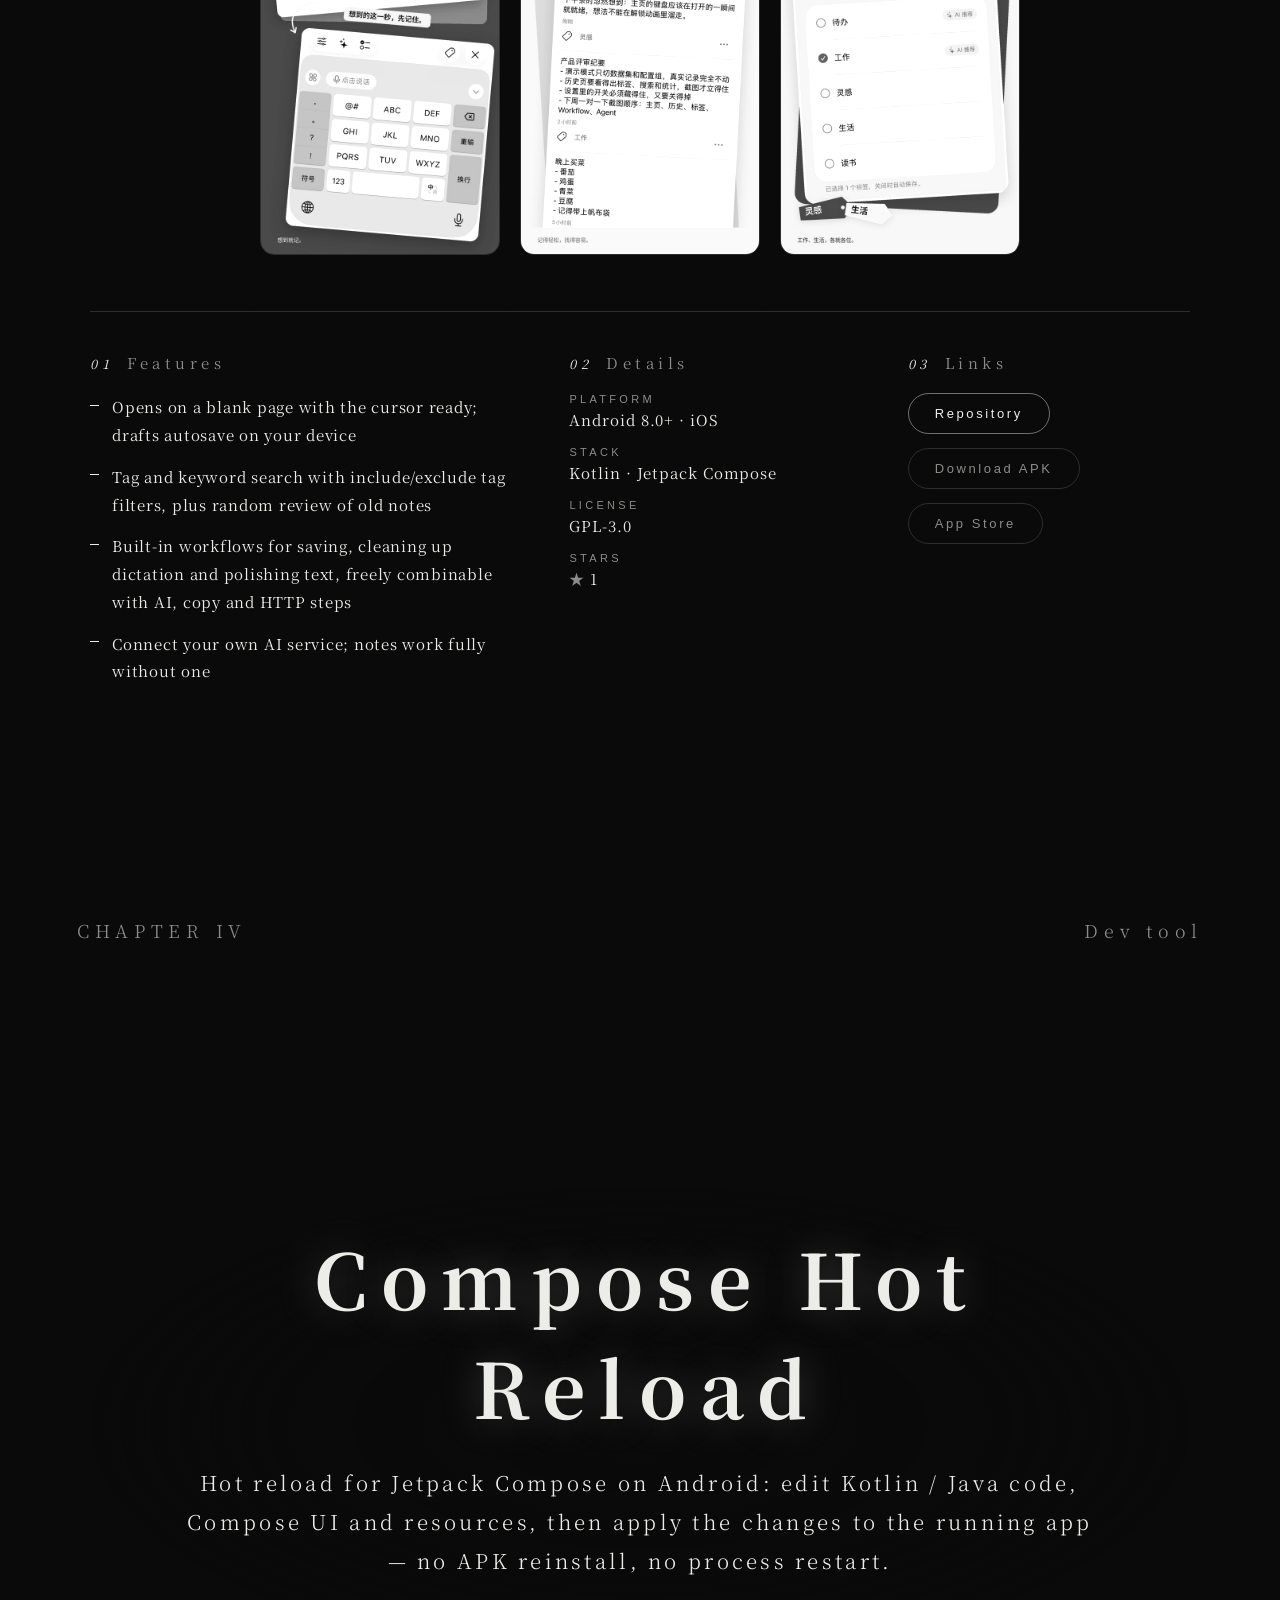
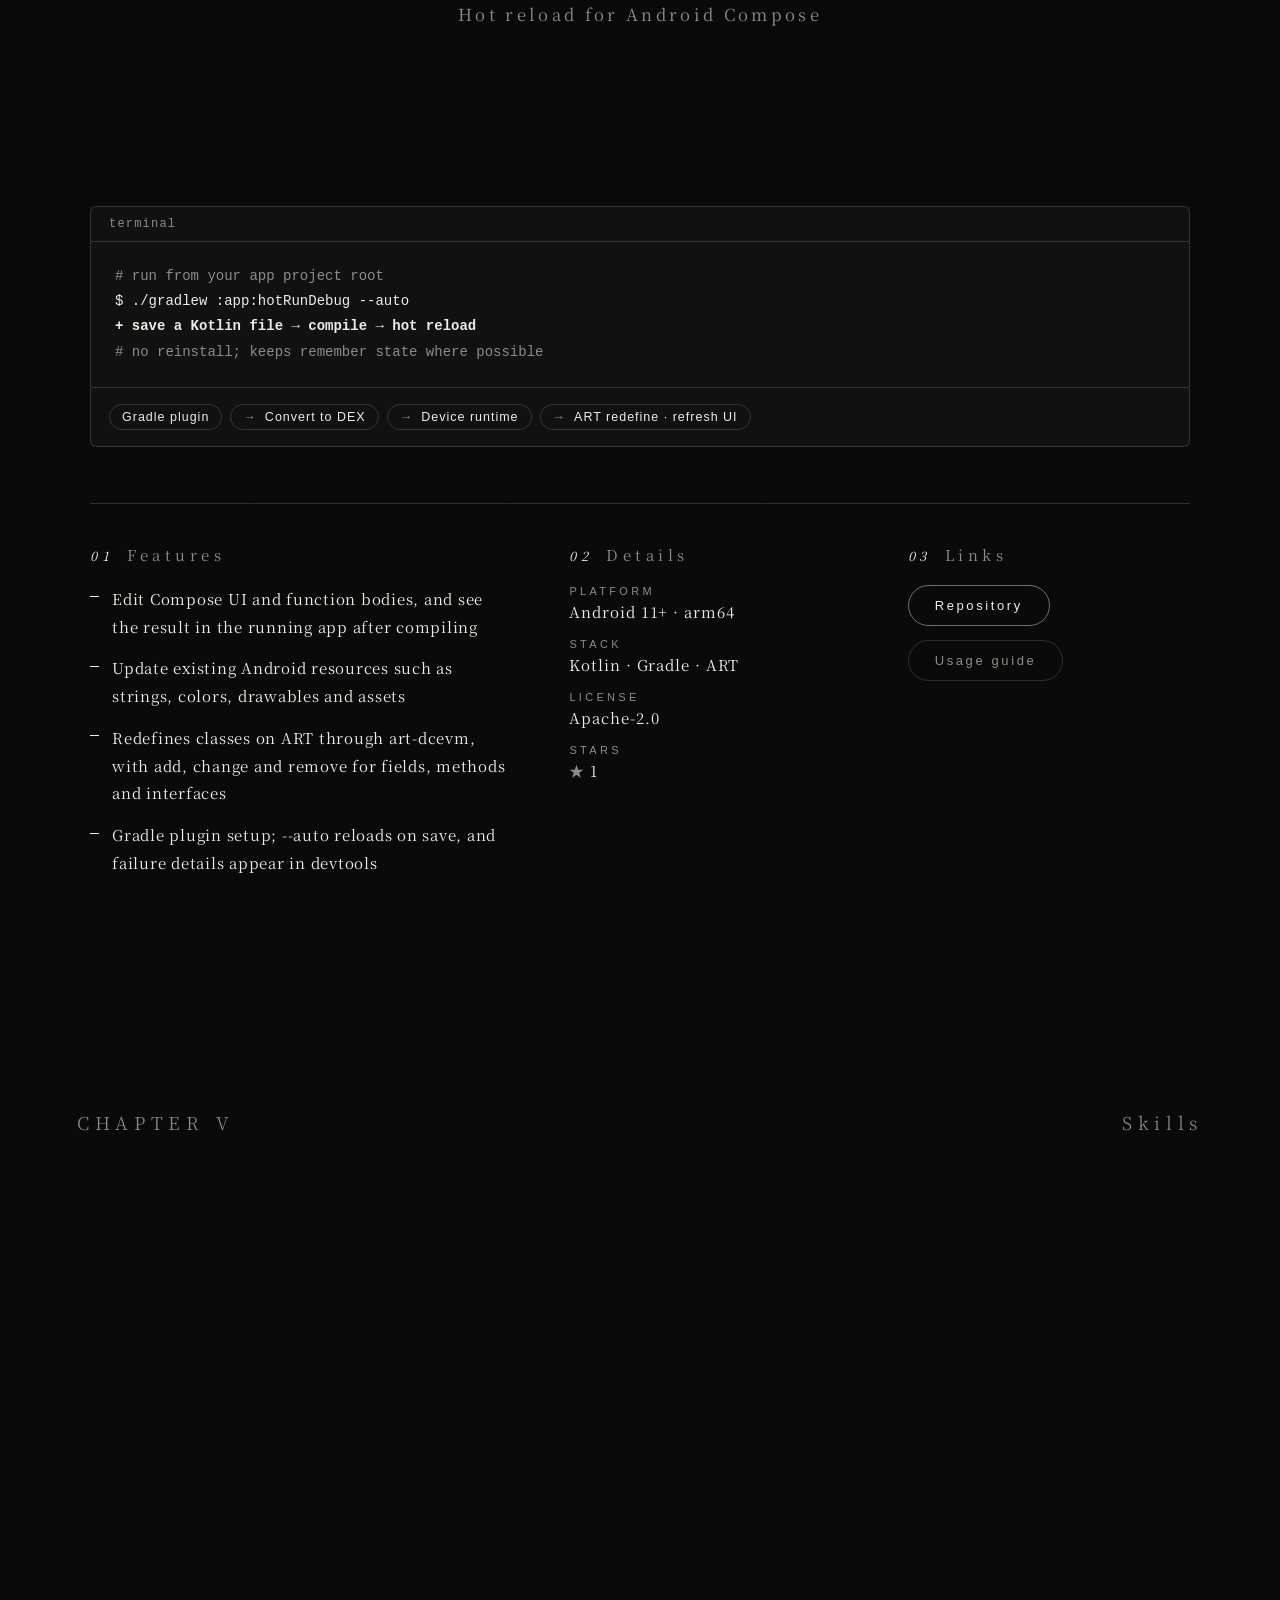
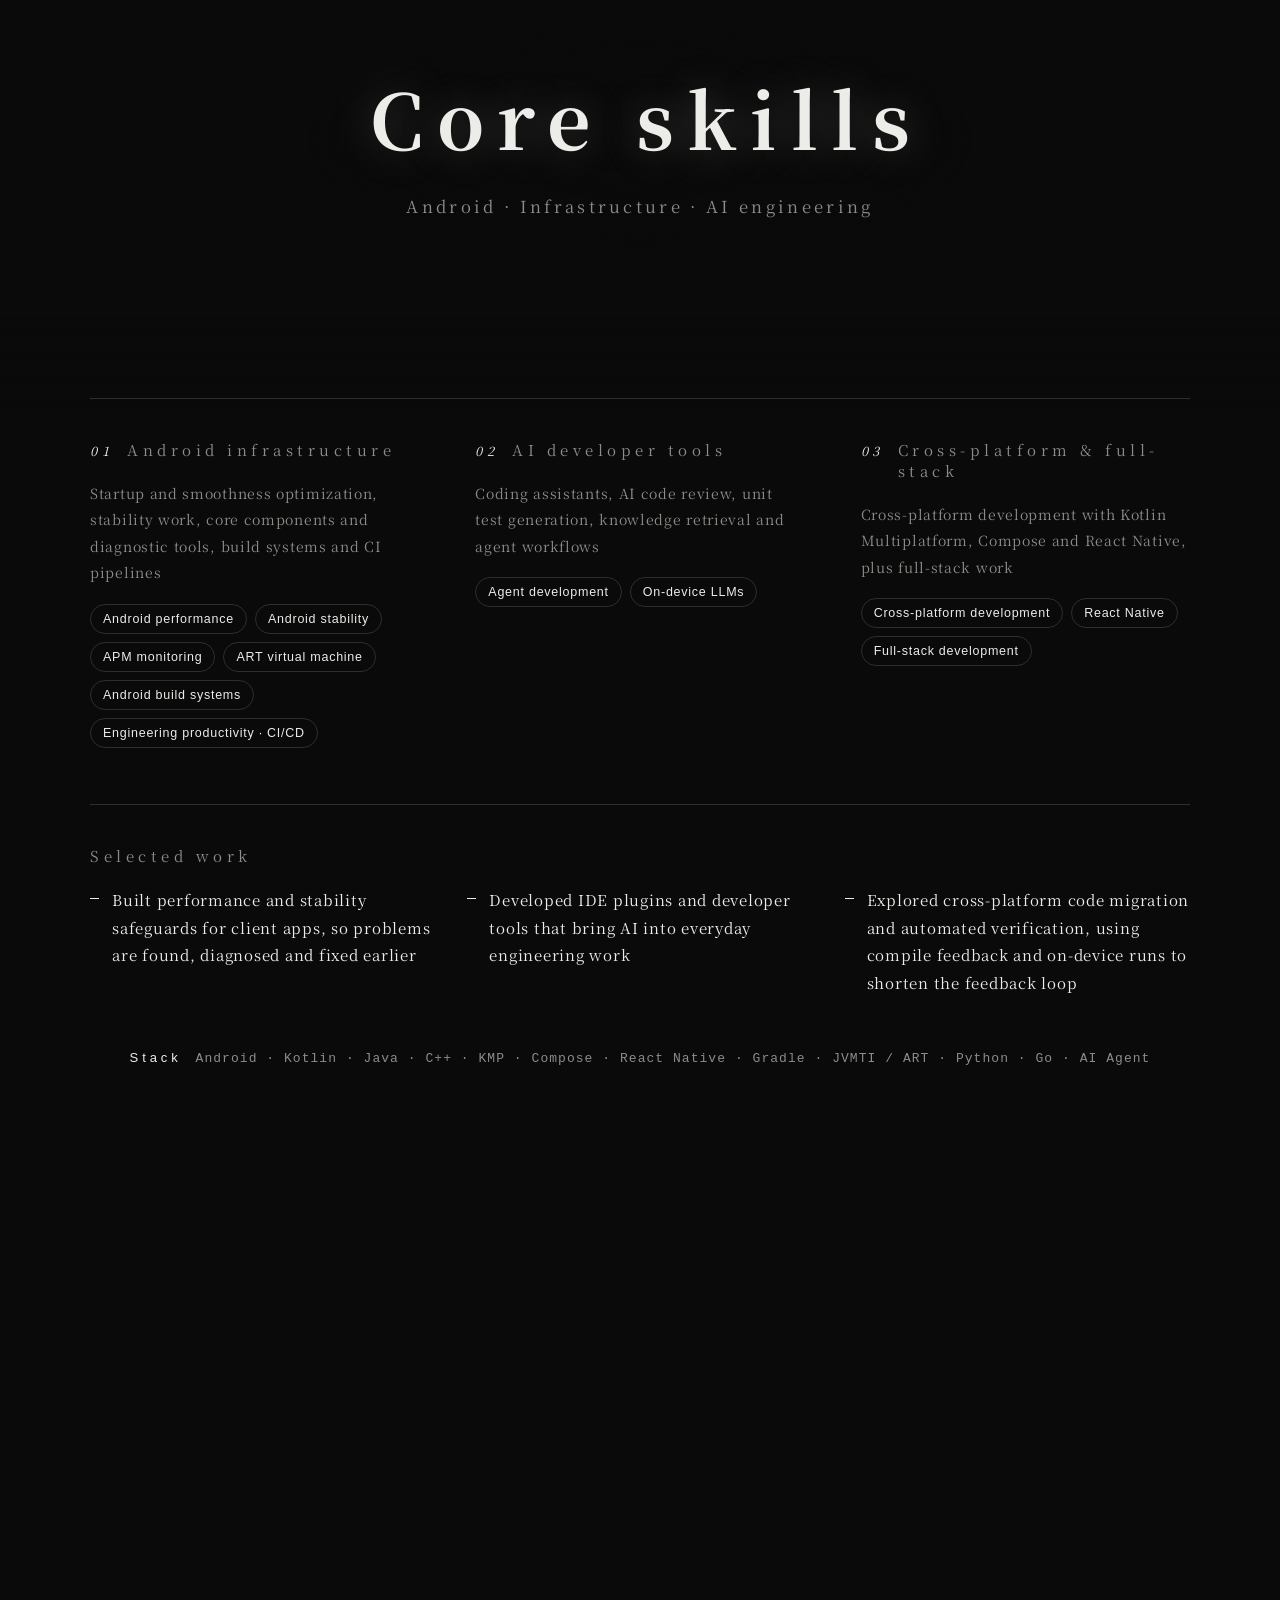
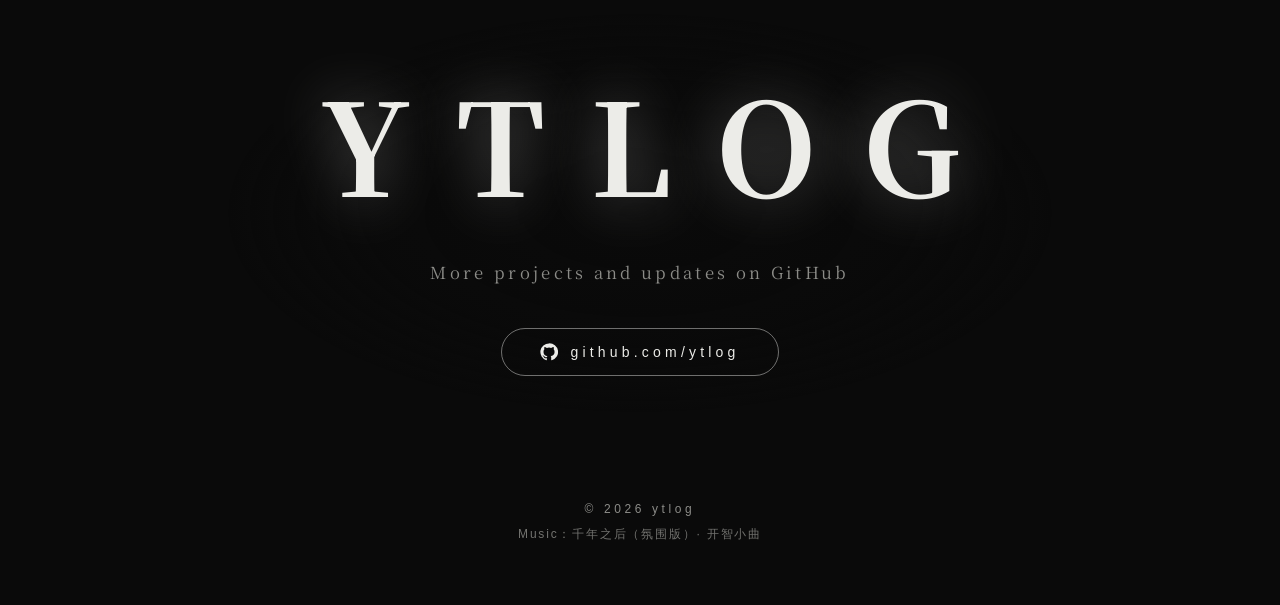
==== commit 1ec70e50: "Move the background into the intro and regroup core skills The hero and cover intros now carry the b" ====
--- a/showcase.html
+++ b/showcase.html
@@ -31,7 +31,7 @@
       <a class="chapter-link" href="#mobby" title="mobby">II</a>
       <a class="chapter-link" href="#flowa" title="Flowa">III</a>
       <a class="chapter-link" href="#compose-hotreload" title="Compose Hot Reload">IV</a>
-      <a class="chapter-link" href="#about" title="About">V</a>
+      <a class="chapter-link" href="#skills" title="Skills">V</a>
       <a class="view-link" href="./" data-i18n="view.simple">简洁版</a>
       <div class="theme-switch" role="group" aria-label="Theme">
         <button type="button" data-theme-btn="black" aria-label="Dark"><i></i><span data-i18n="theme.black">深色</span></button>
@@ -51,7 +51,7 @@
         <p class="subtitle reveal">PORTFOLIO · YTLOG</p>
         <h1 class="cover-title reveal" data-i18n="hero.title">做贴近系统的 Android 工具</h1>
         <p class="cover-desc reveal" data-i18n="hero.eyebrow">Android · 基础架构 · AI 工程化</p>
-        <p class="cover-intro reveal" data-i18n="hero.lede">我是 ytlog，一名 Android 开发者。正在做几件事：让 ART 支持运行中修改类结构，为 Android Compose 带来热重载，把 Code Agent 搬到手机上，以及一款打开即写的速记应用。</p>
+        <p class="cover-intro reveal" data-i18n="hero.lede">我是 ytlog，一名 Android 开发者，长期专注客户端研发，经验覆盖业务开发、基础架构、性能优化与稳定性治理。近年来聚焦 AI 辅助研发与跨端工程，探索从代码生成、工程迁移到运行验证的完整研发流程。</p>
         <a class="pill reveal" href="#dcevm">
           <svg viewBox="0 0 24 24" aria-hidden="true"><path d="M12 16.5 5 9.5l1.4-1.4 5.6 5.6 5.6-5.6L19 9.5z"/></svg>
           <span data-i18n="hero.cta">看作品</span>
@@ -271,27 +271,28 @@
     </section>
 
     <!-- Chapter V -->
-    <section class="scene" id="about" data-scene="5">
+    <section class="scene" id="skills" data-scene="5">
       <div class="scene-top">
         <span class="reveal">CHAPTER V</span>
-        <span class="reveal" data-i18n="about.title">关于</span>
+        <span class="reveal">Skills</span>
       </div>
       <div class="scene-main">
         <h2 class="title reveal" data-i18n="skills.title">核心能力</h2>
-        <p class="desc reveal" data-i18n="about.body">长期专注 Android 客户端研发，经验覆盖业务开发、基础架构、性能优化与稳定性治理。近年来聚焦 AI 辅助研发与跨端工程，探索从代码生成、工程迁移到运行验证的完整研发流程。</p>
         <p class="quote reveal" data-i18n="hero.eyebrow">Android · 基础架构 · AI 工程化</p>
       </div>
     </section>
     <section class="sheet" data-scene="5">
       <div class="sheet-grid skills">
         <div class="sheet-col reveal">
-          <h3><em>01</em><span data-i18n="skills.a.t">Android 基础技术</span></h3>
-          <p data-i18n="skills.a.d">启动与流畅性优化、稳定性治理、基础组件与诊断工具建设</p>
+          <h3><em>01</em><span data-i18n="skills.a.t">Android 基础架构</span></h3>
+          <p data-i18n="skills.a.d">启动与流畅性优化、稳定性治理、基础组件与诊断工具、编译构建与 CI 流程建设</p>
           <ul class="tags">
             <li data-i18n="focus.1">Android 性能优化</li>
             <li data-i18n="focus.2">Android 稳定性优化</li>
             <li data-i18n="focus.6">APM 监控</li>
             <li data-i18n="focus.7">ART 虚拟机</li>
+            <li data-i18n="focus.9">Android 编译构建</li>
+            <li data-i18n="focus.8">研发效能 · CI/CD</li>
           </ul>
         </div>
         <div class="sheet-col reveal">
@@ -303,12 +304,11 @@
           </ul>
         </div>
         <div class="sheet-col reveal">
-          <h3><em>03</em><span data-i18n="skills.c.t">跨端与工程效能</span></h3>
-          <p data-i18n="skills.c.d">Kotlin Multiplatform 与 Compose 跨端开发、构建优化与 CI 流程建设</p>
+          <h3><em>03</em><span data-i18n="skills.c.t">跨端与全栈</span></h3>
+          <p data-i18n="skills.c.d">Kotlin Multiplatform、Compose 与 React Native 跨端开发，以及全栈开发</p>
           <ul class="tags">
             <li data-i18n="focus.10">跨端开发</li>
-            <li data-i18n="focus.9">Android 编译构建</li>
-            <li data-i18n="focus.8">研发效能 · CI/CD</li>
+            <li>React Native</li>
             <li data-i18n="focus.4">全栈开发</li>
           </ul>
         </div>
@@ -321,7 +321,7 @@
           <li data-i18n="about.p3">探索跨端代码迁移与自动化验证，用编译反馈和真机运行缩短修改后的反馈周期</li>
         </ul>
       </div>
-      <p class="stack-line reveal"><span data-i18n="skills.stack">技术栈</span>Android · Kotlin · Java · C++ · KMP · Compose · Gradle · JVMTI / ART · Python · Go · AI Agent</p>
+      <p class="stack-line reveal"><span data-i18n="skills.stack">技术栈</span>Android · Kotlin · Java · C++ · KMP · Compose · React Native · Gradle · JVMTI / ART · Python · Go · AI Agent</p>
     </section>
 
     <!-- Outro -->
@@ -339,6 +339,6 @@
   </main>
 
   <audio id="bgm" src="assets/bgm.mp3" preload="none" loop></audio>
-  <script src="showcase.js?v=5"></script>
+  <script src="showcase.js?v=6"></script>
 </body>
 </html>
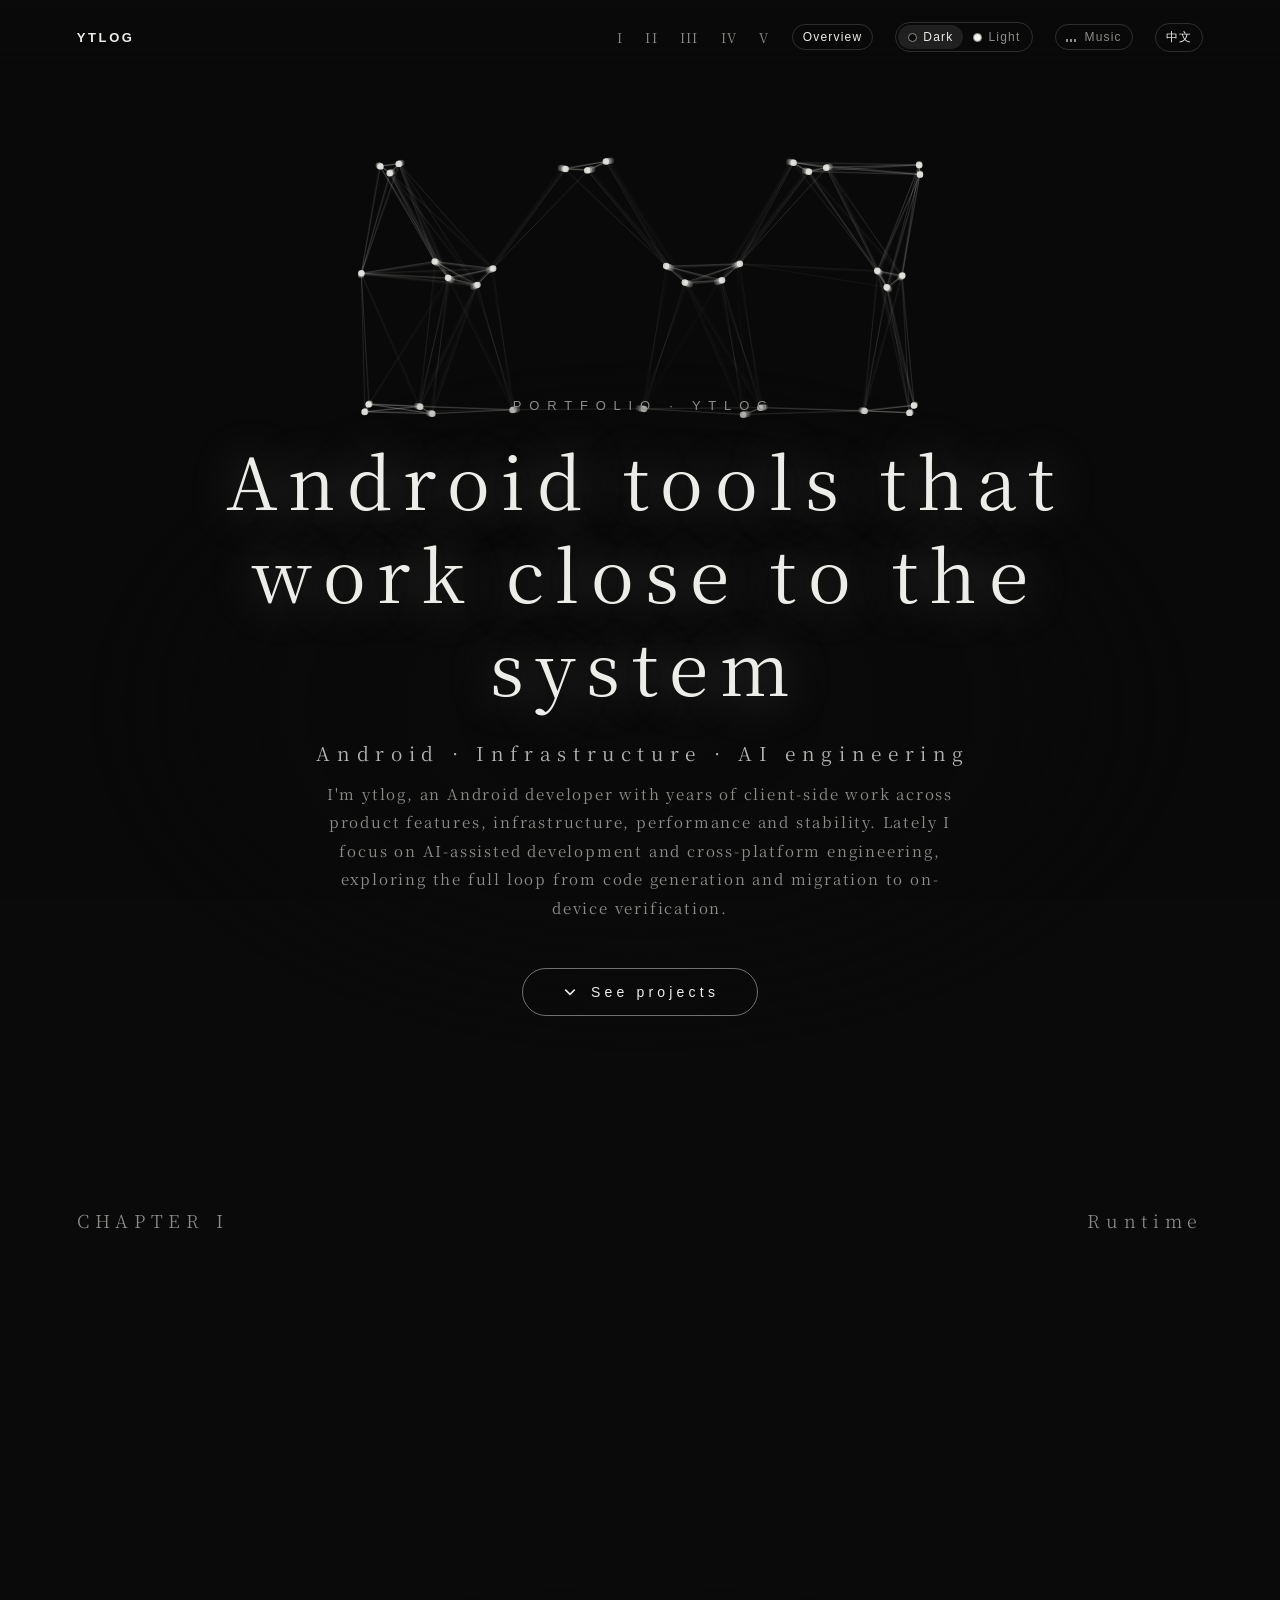
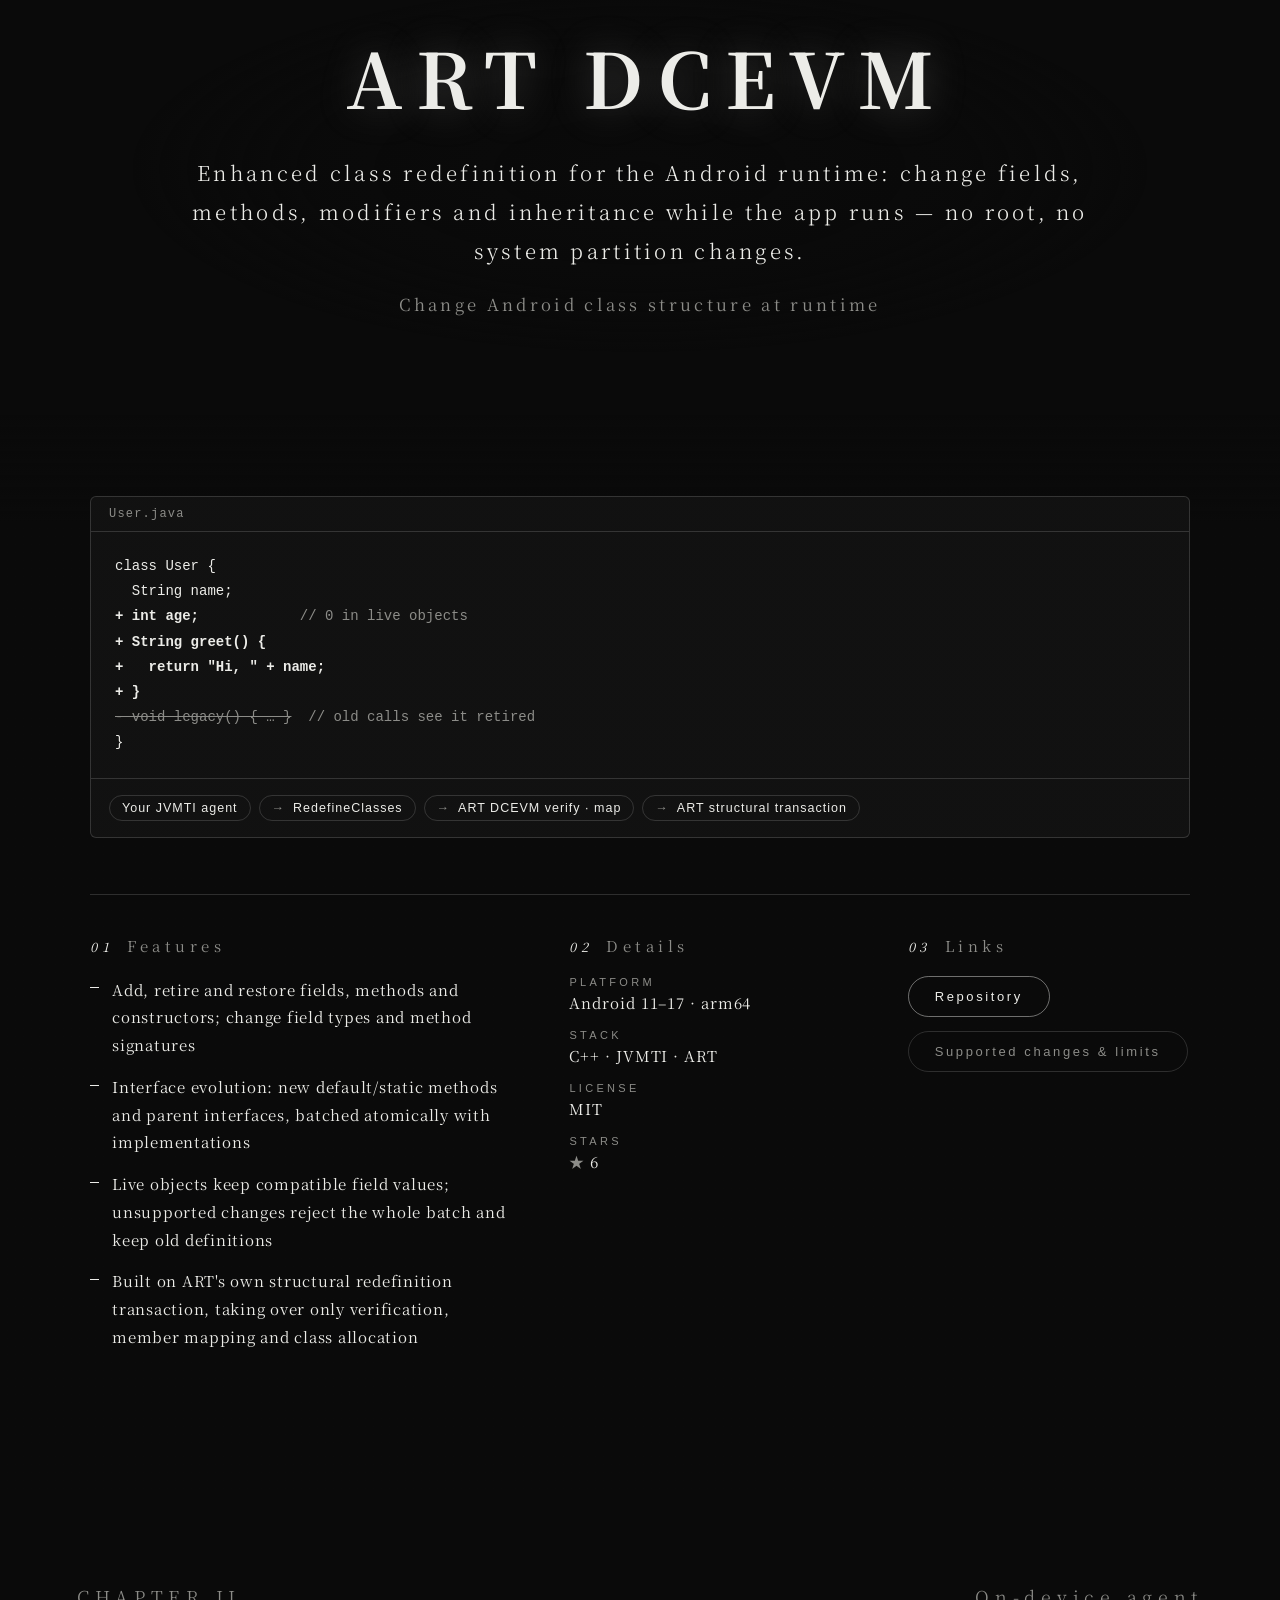
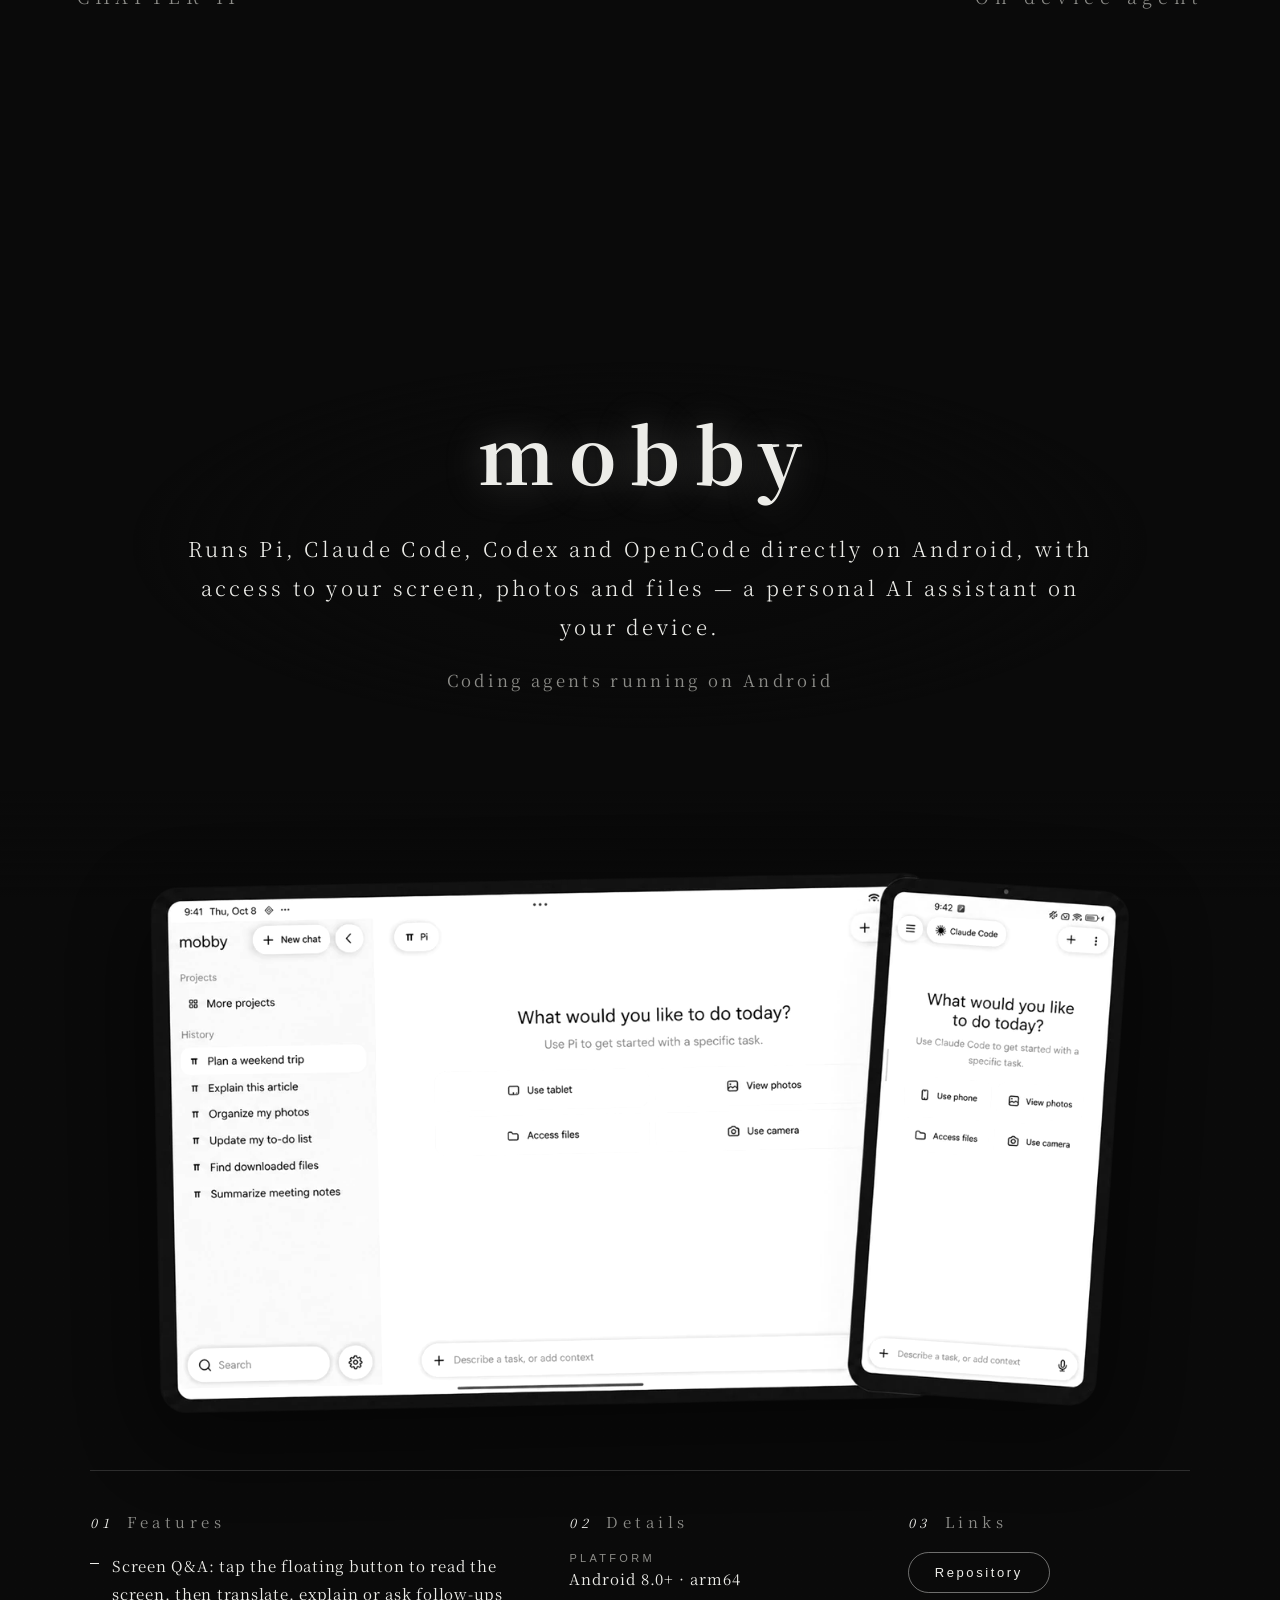
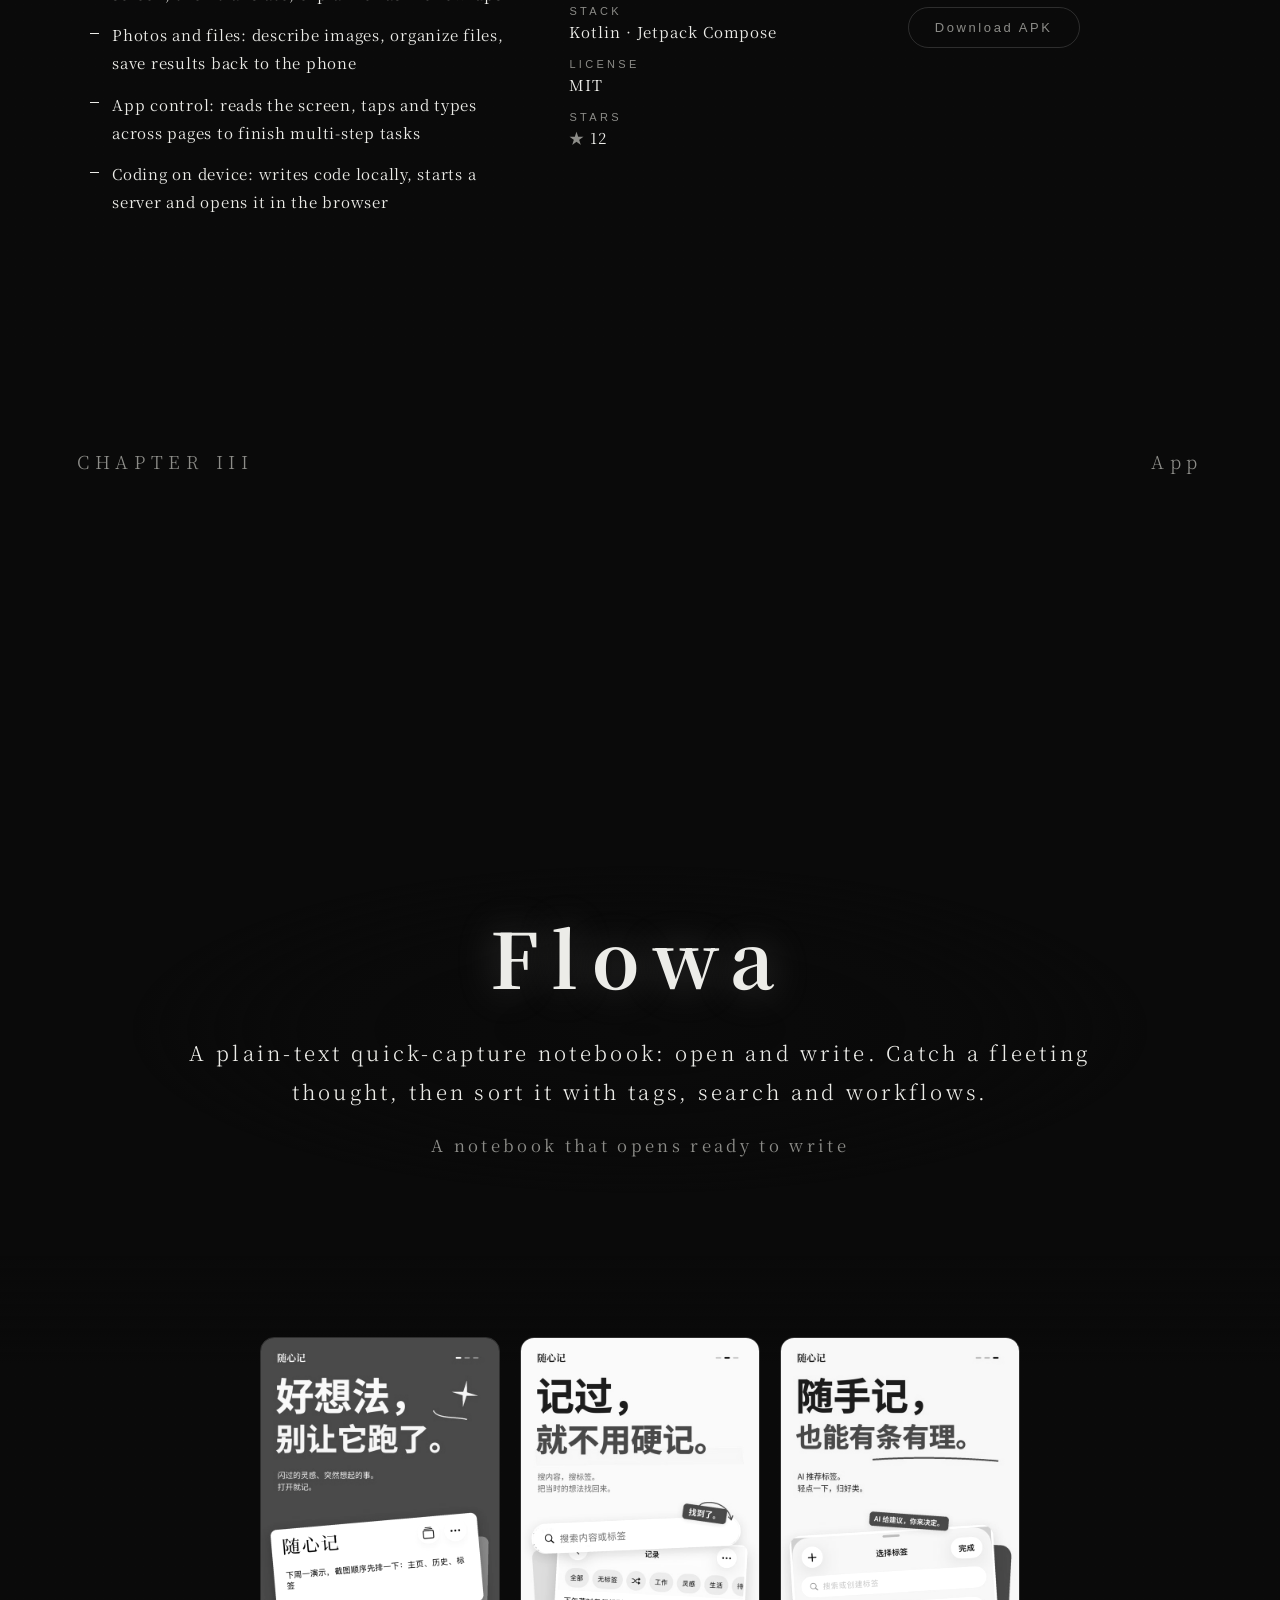
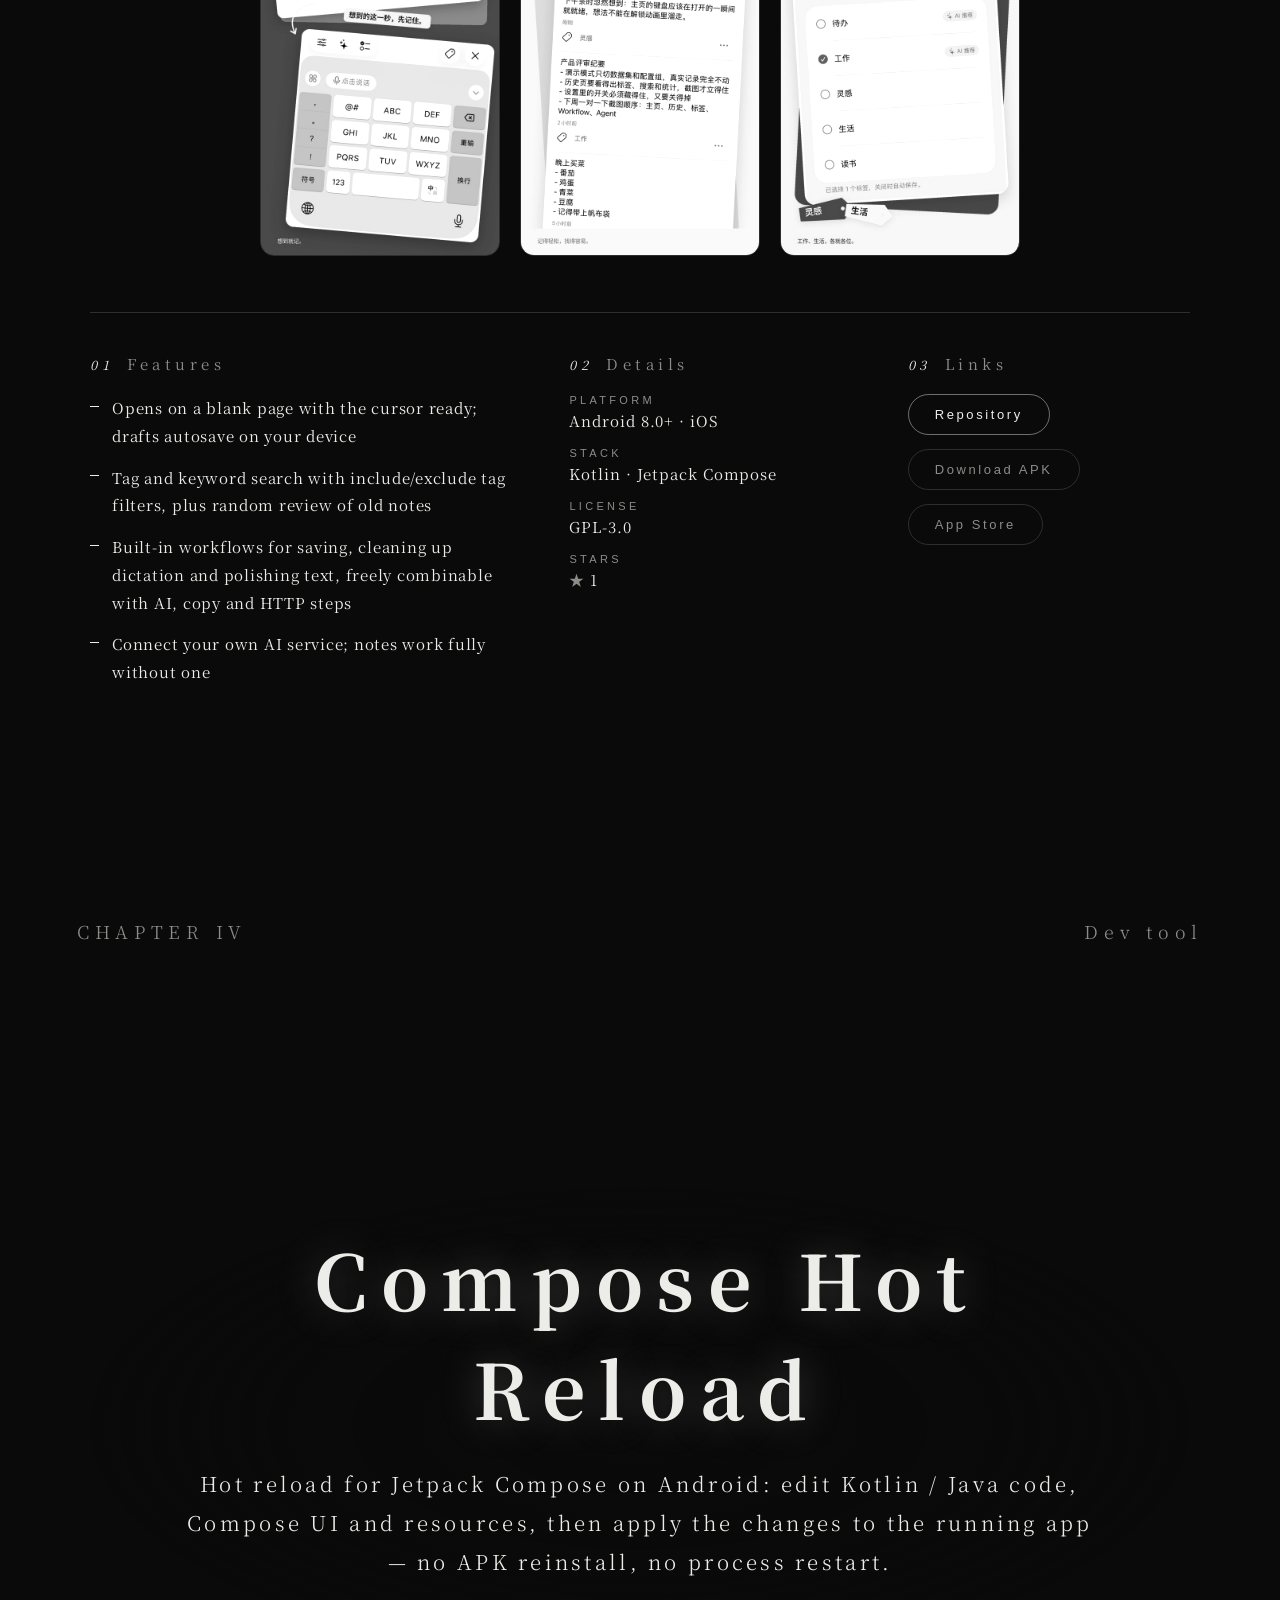
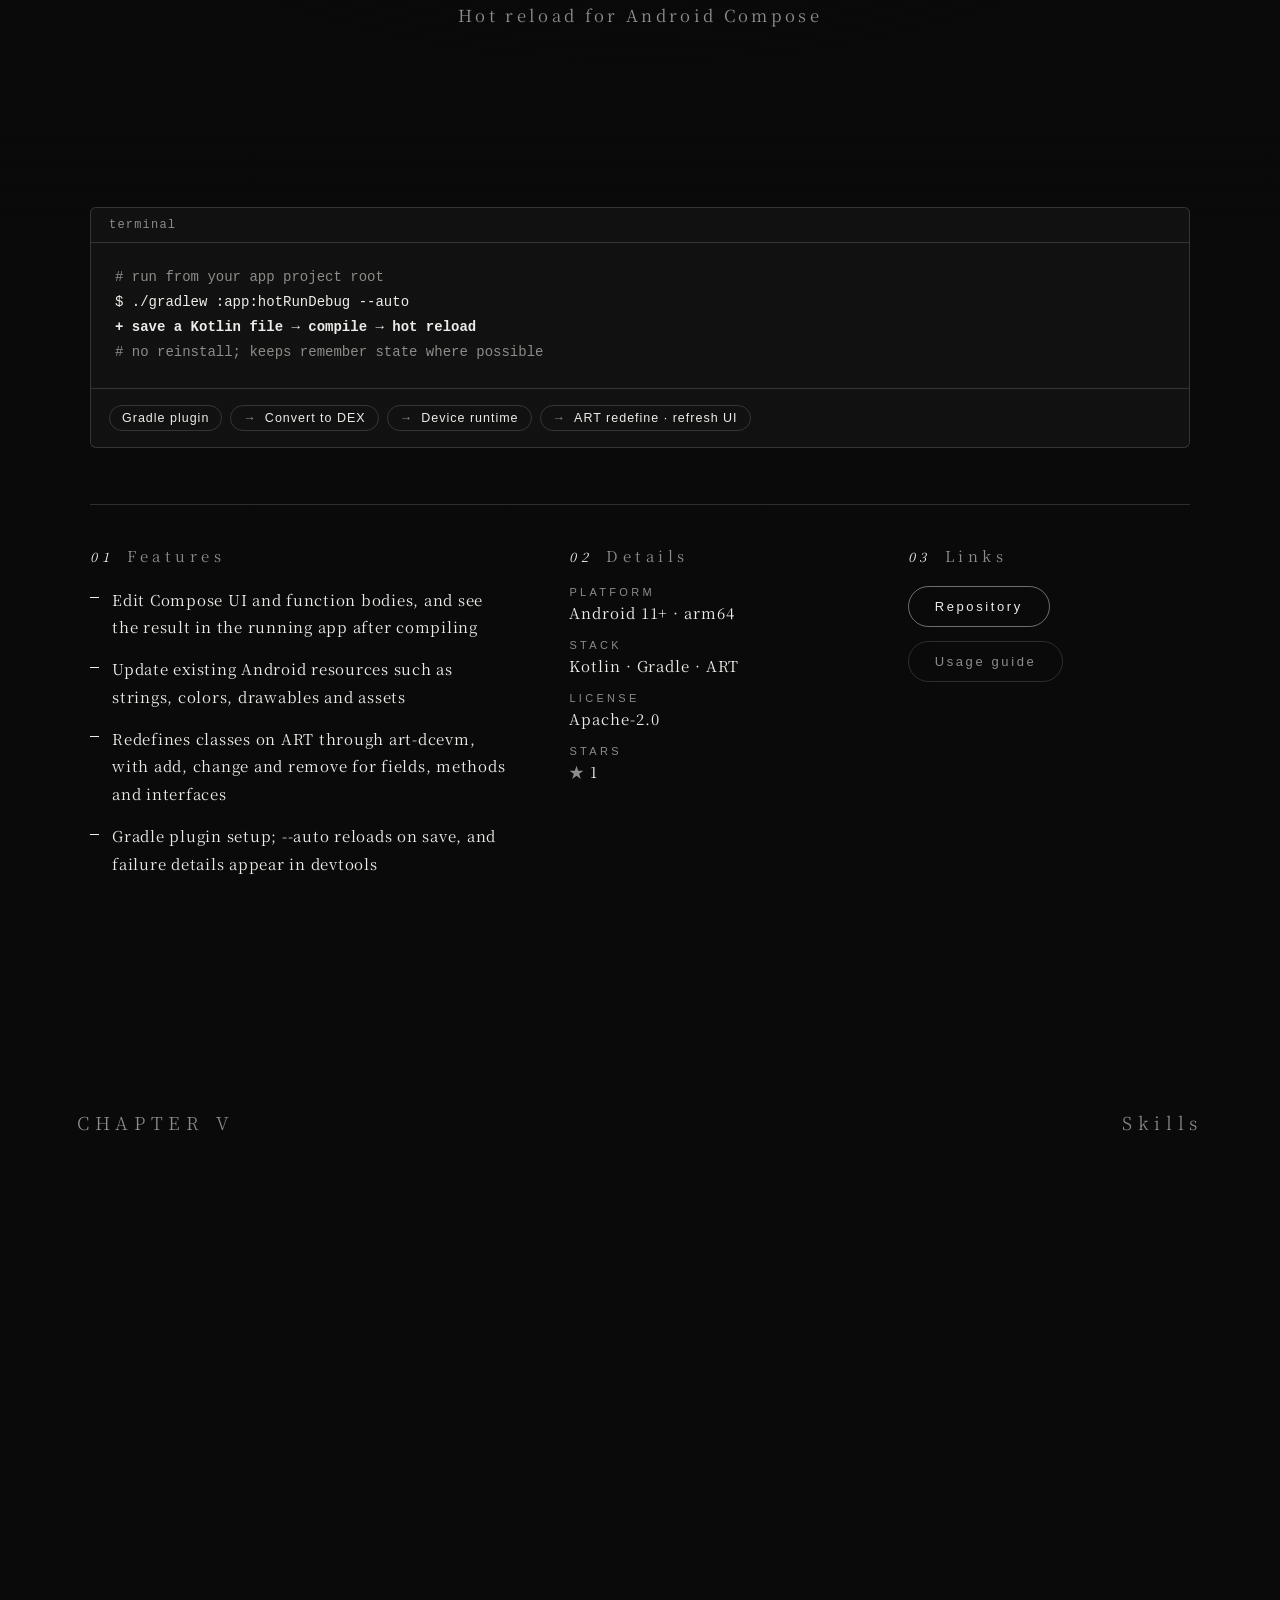
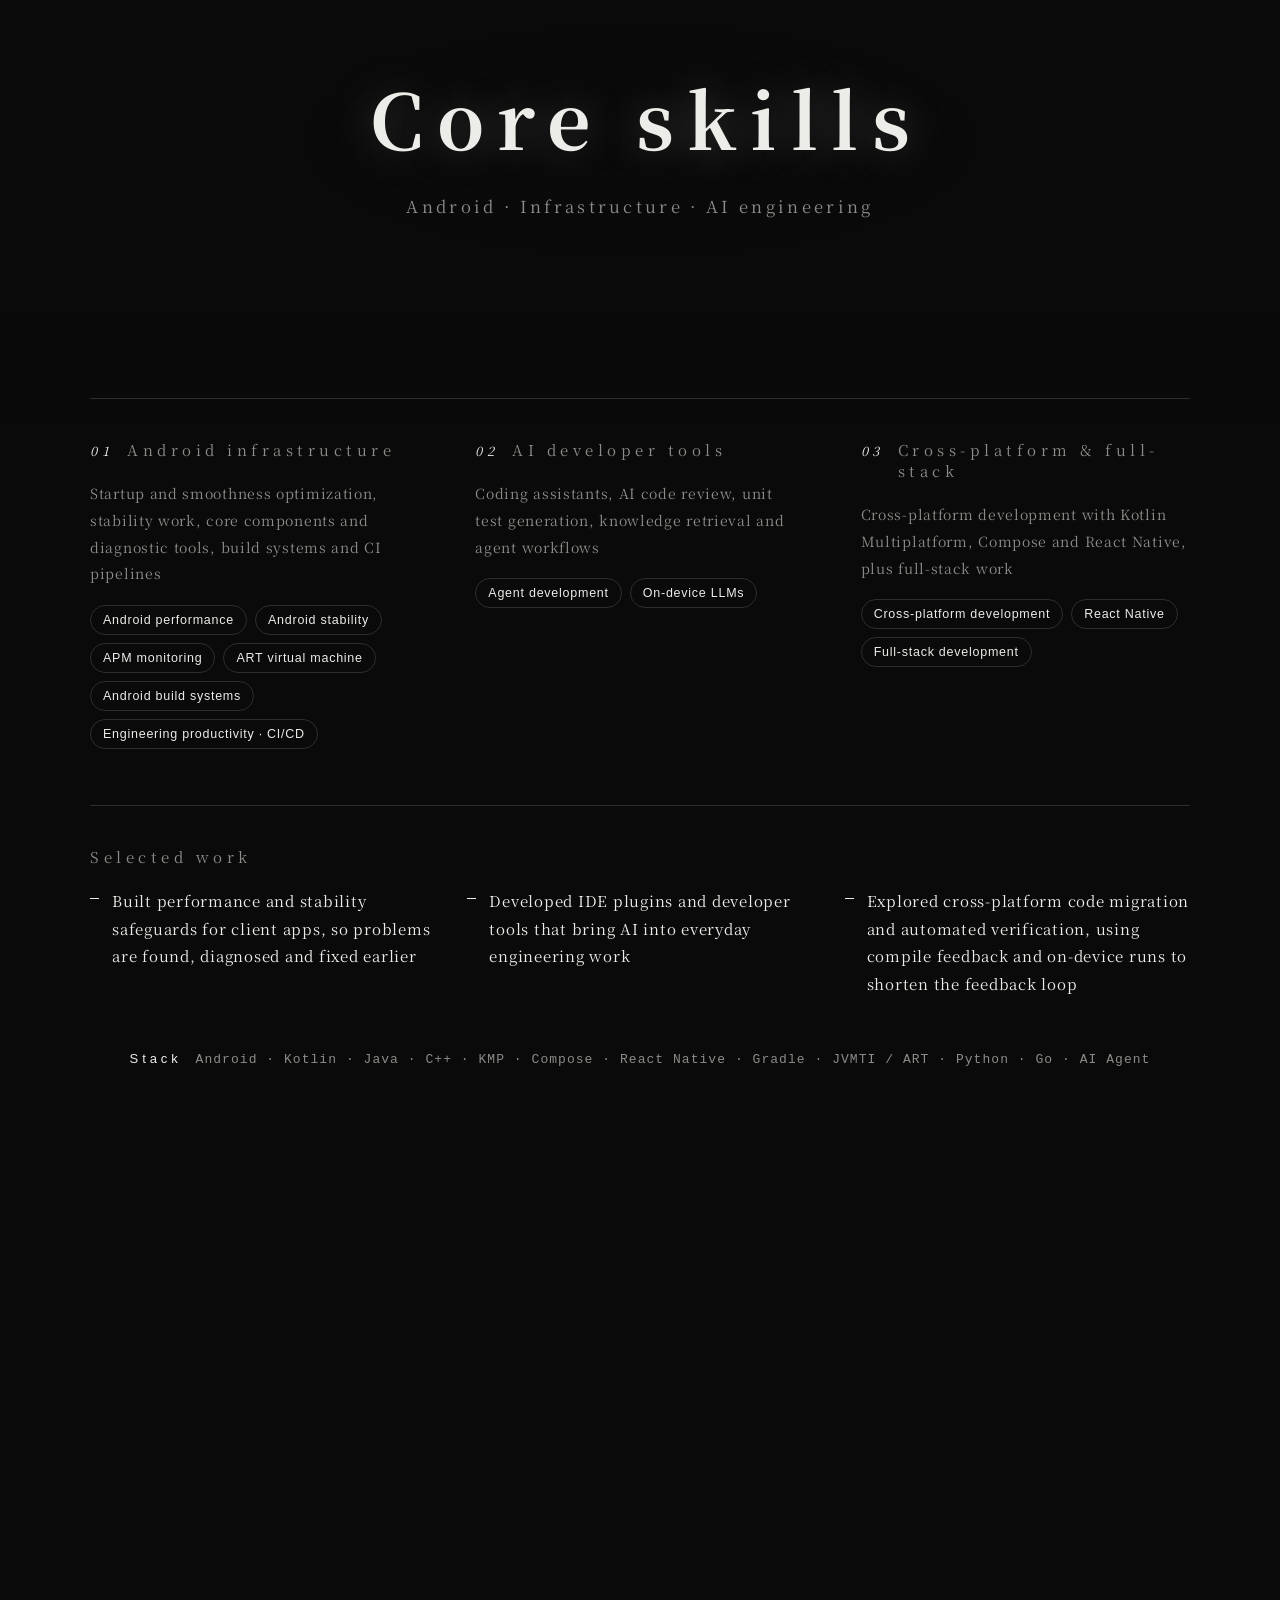
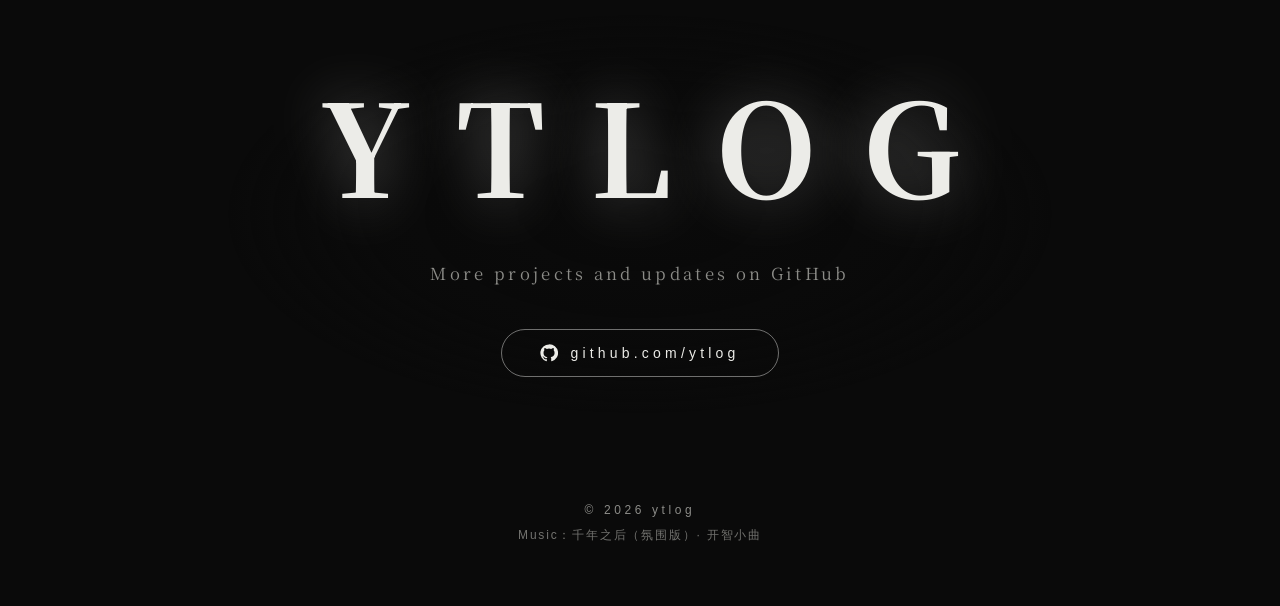
==== commit e575f347: "Remove the light rim around the mobby device cutout Transparent pixels kept the poster's light backg" ====
--- a/showcase.html
+++ b/showcase.html
@@ -134,7 +134,7 @@
     </section>
     <section class="sheet" data-scene="2">
       <figure class="poster devices reveal">
-        <img src="assets/mobby-devices-zh.webp" data-src-zh="assets/mobby-devices-zh.webp" data-src-en="assets/mobby-devices-en.webp" alt="mobby 在 Android 平板与手机上" data-i18n-alt="mobby.alt" width="1222" height="676" loading="lazy">
+        <img src="assets/mobby-devices-zh.webp?v=2" data-src-zh="assets/mobby-devices-zh.webp?v=2" data-src-en="assets/mobby-devices-en.webp?v=2" alt="mobby 在 Android 平板与手机上" data-i18n-alt="mobby.alt" width="1220" height="674" loading="lazy">
       </figure>
       <div class="sheet-grid">
         <div class="sheet-col reveal">
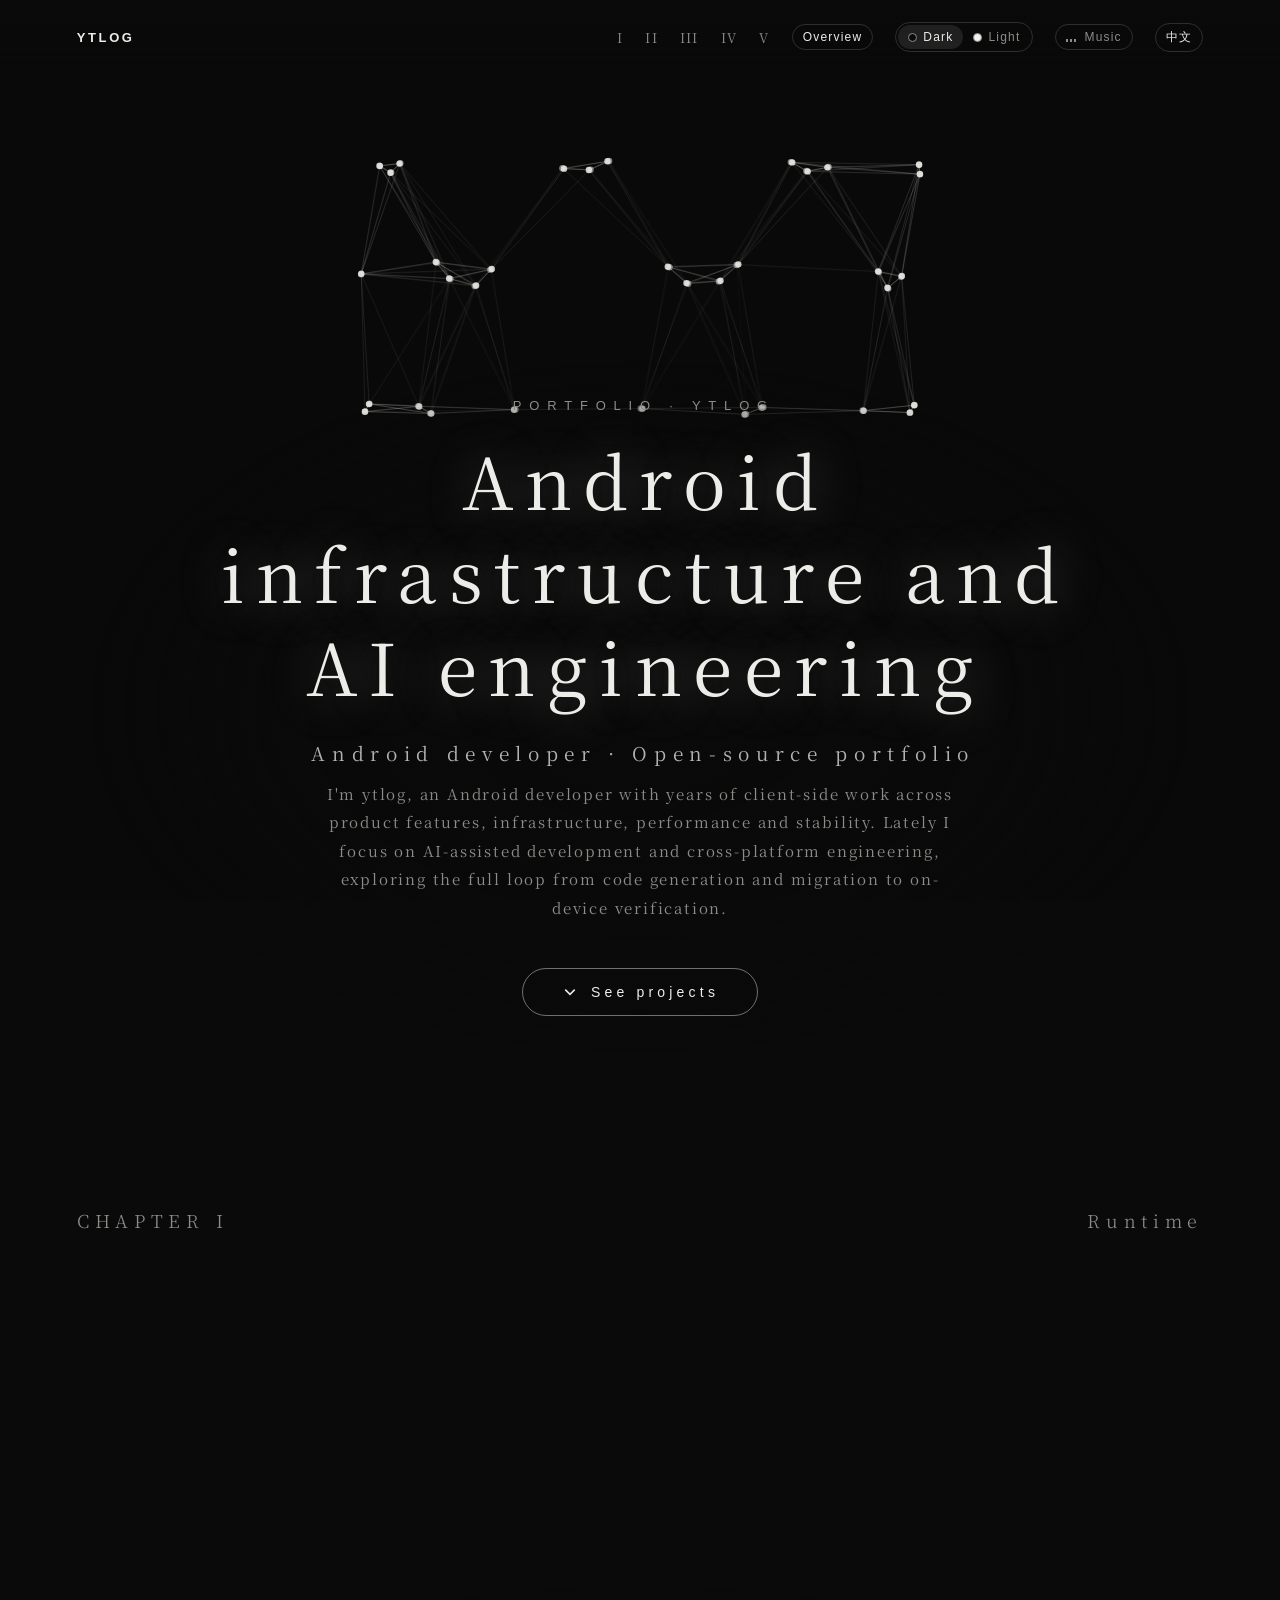
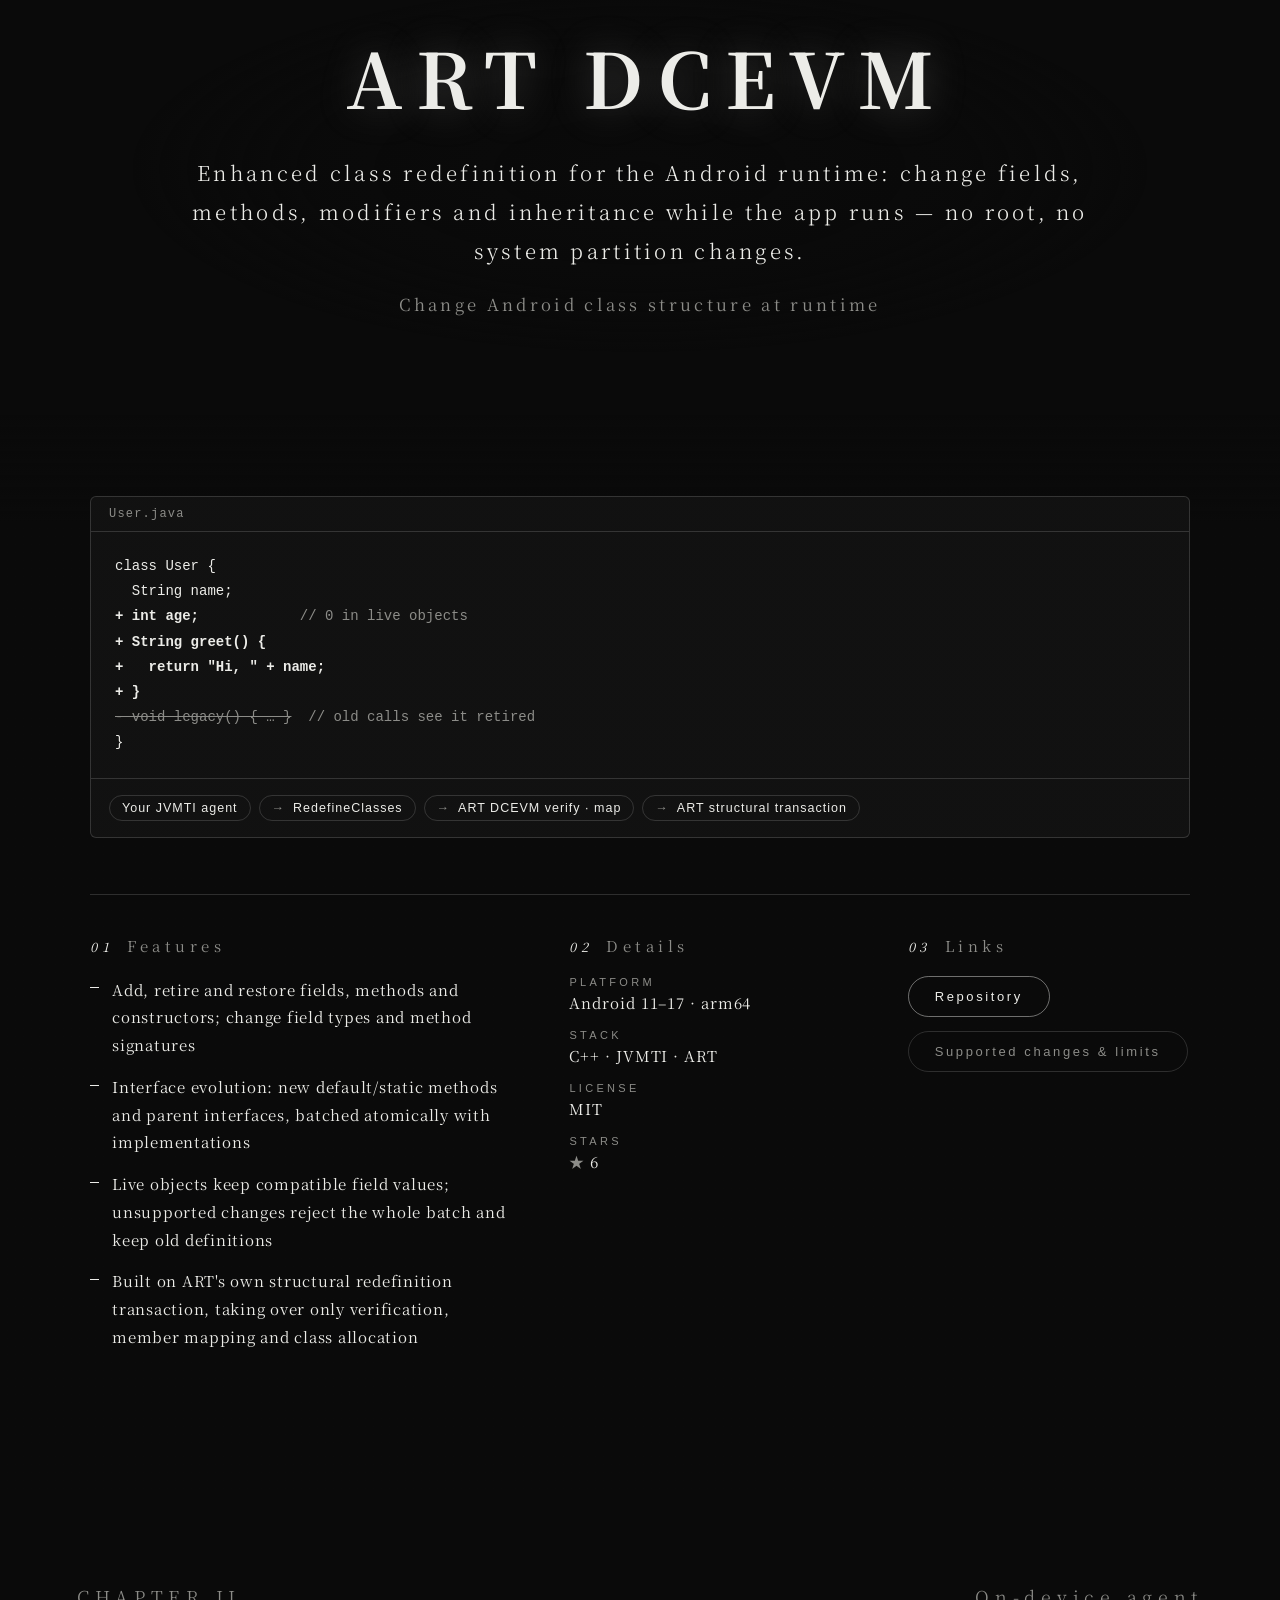
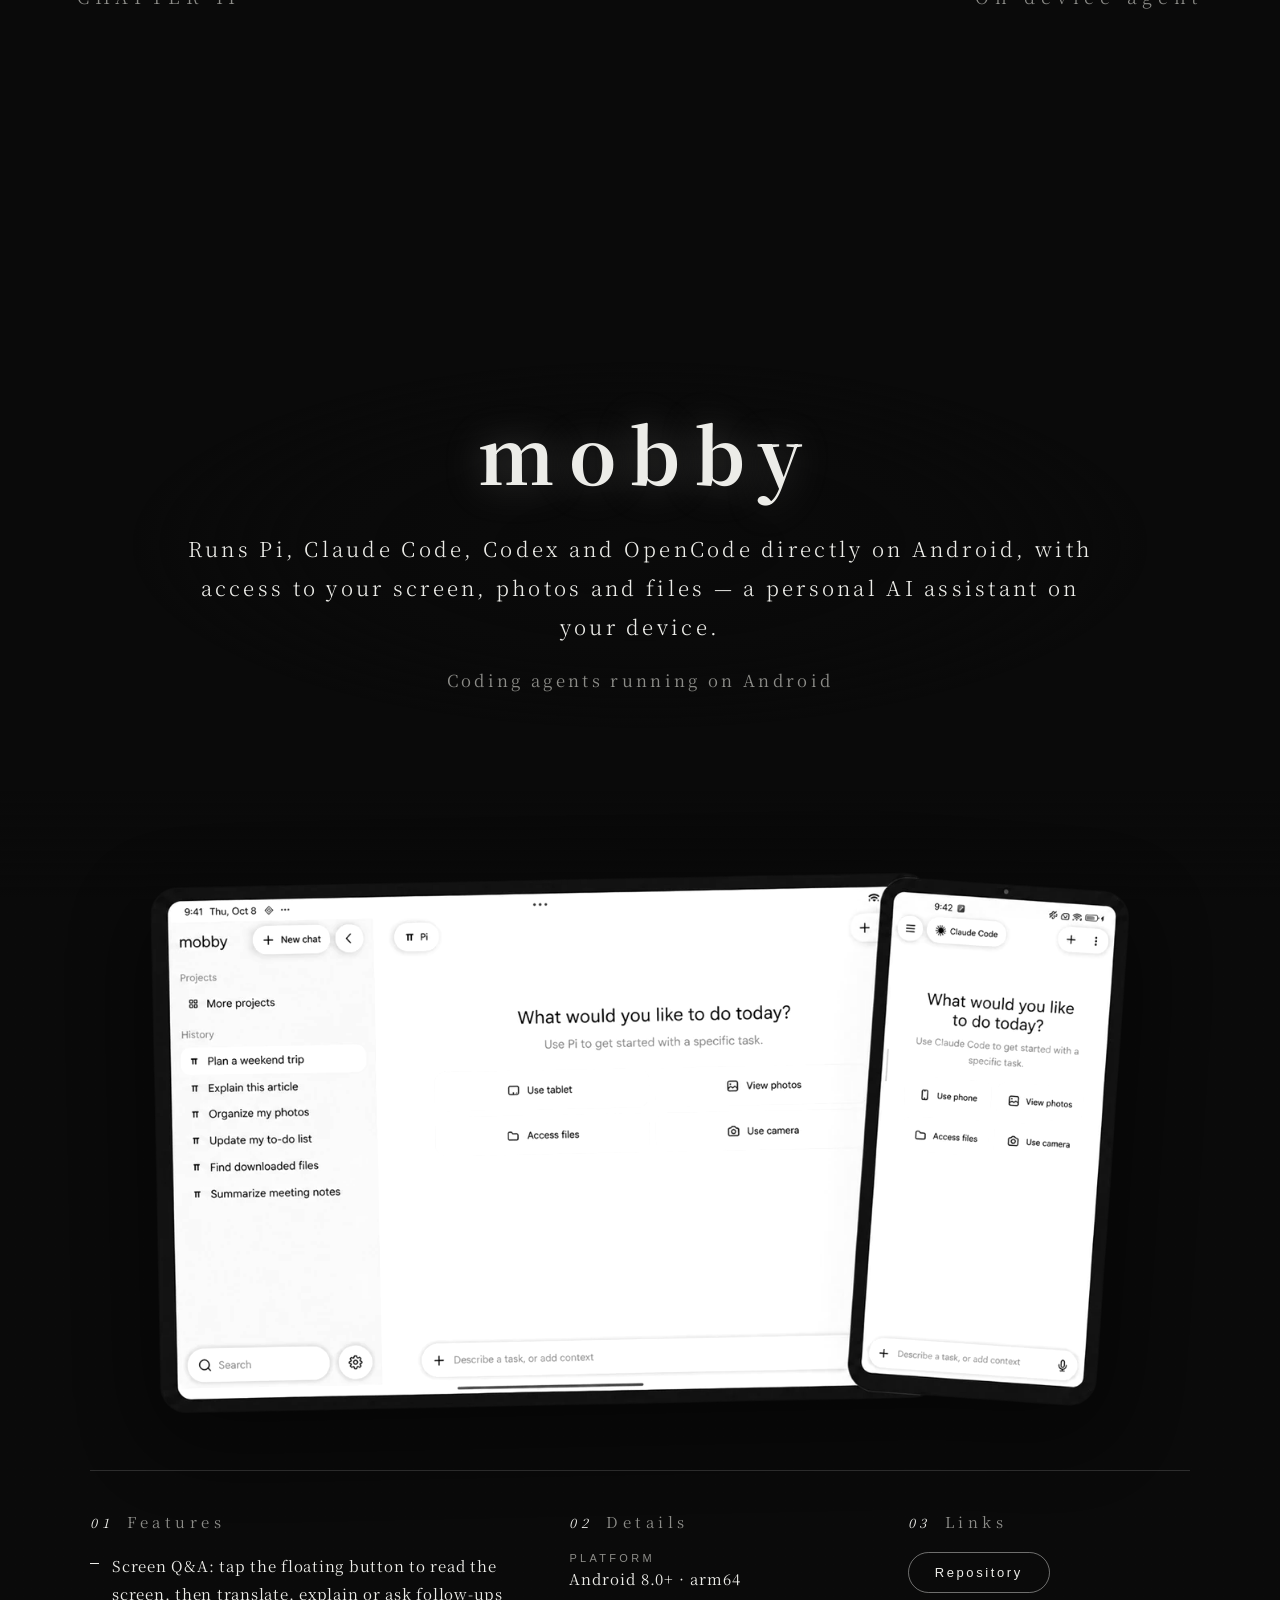
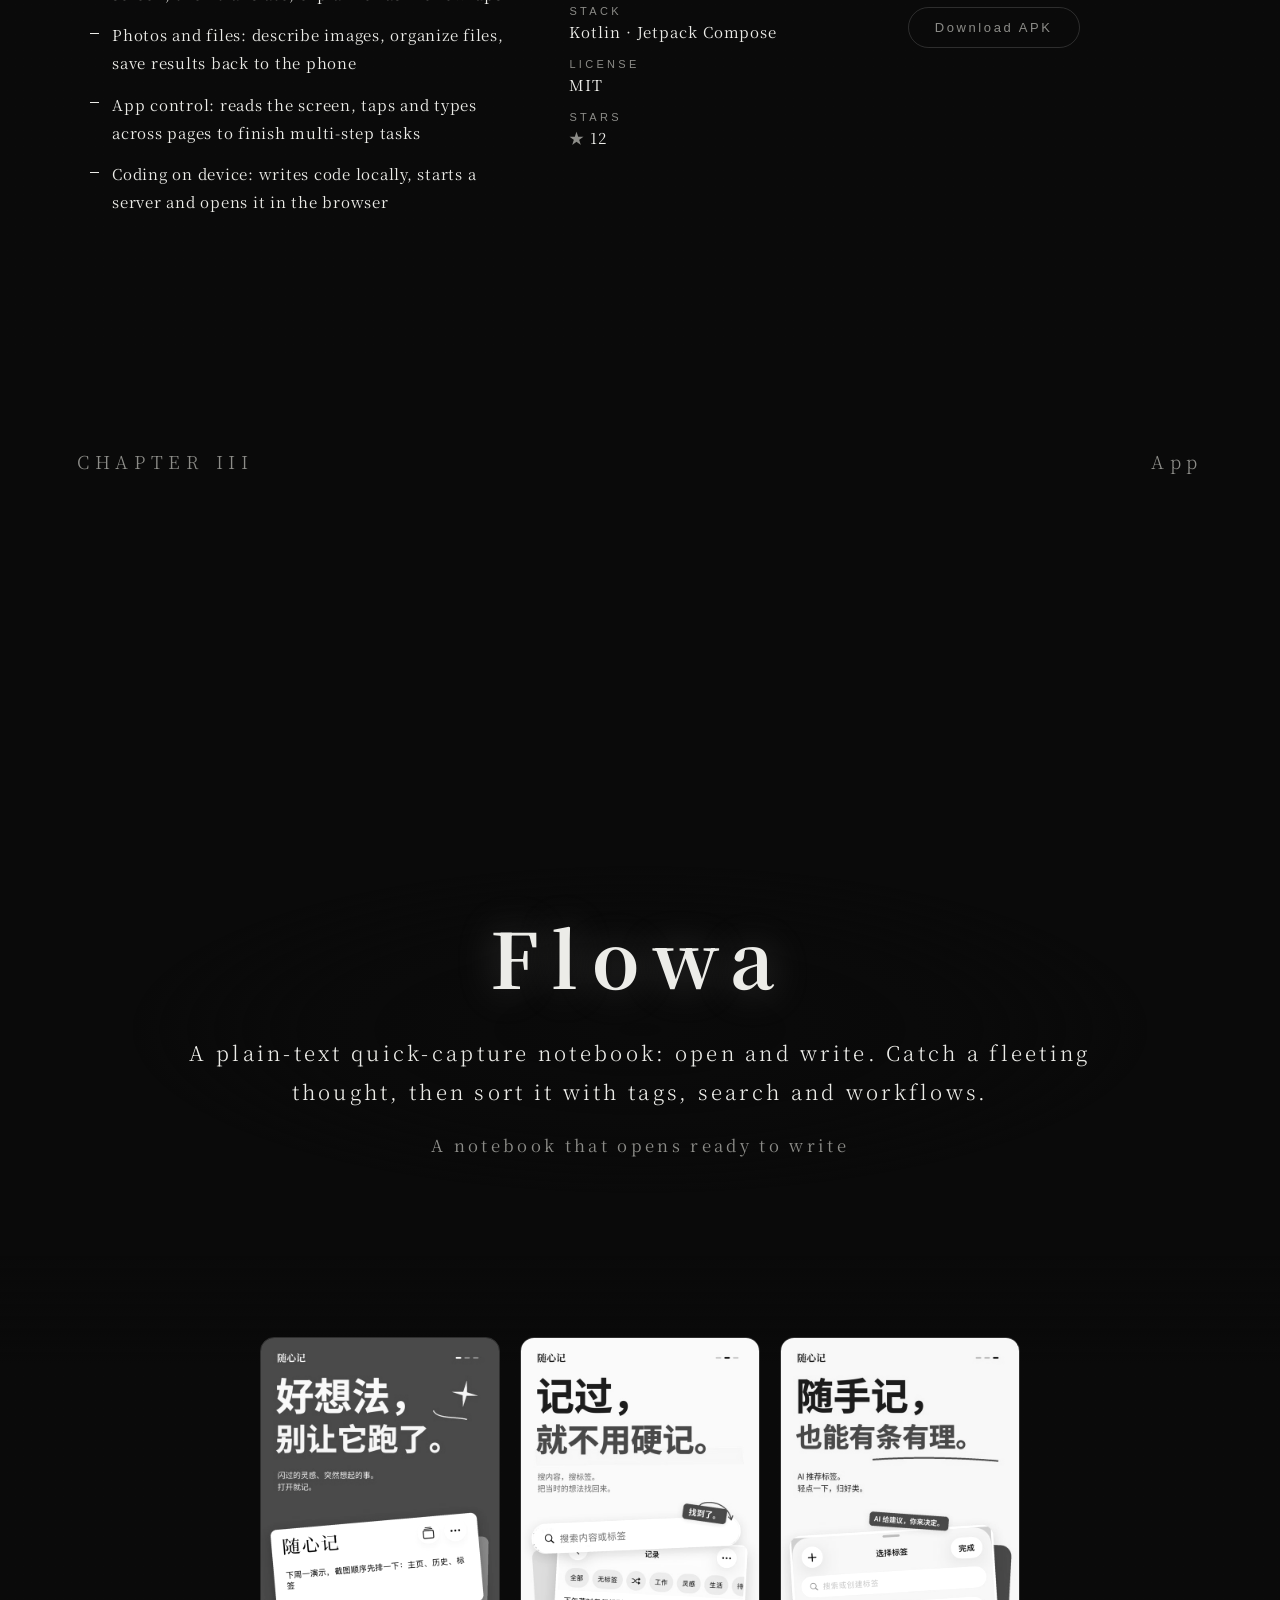
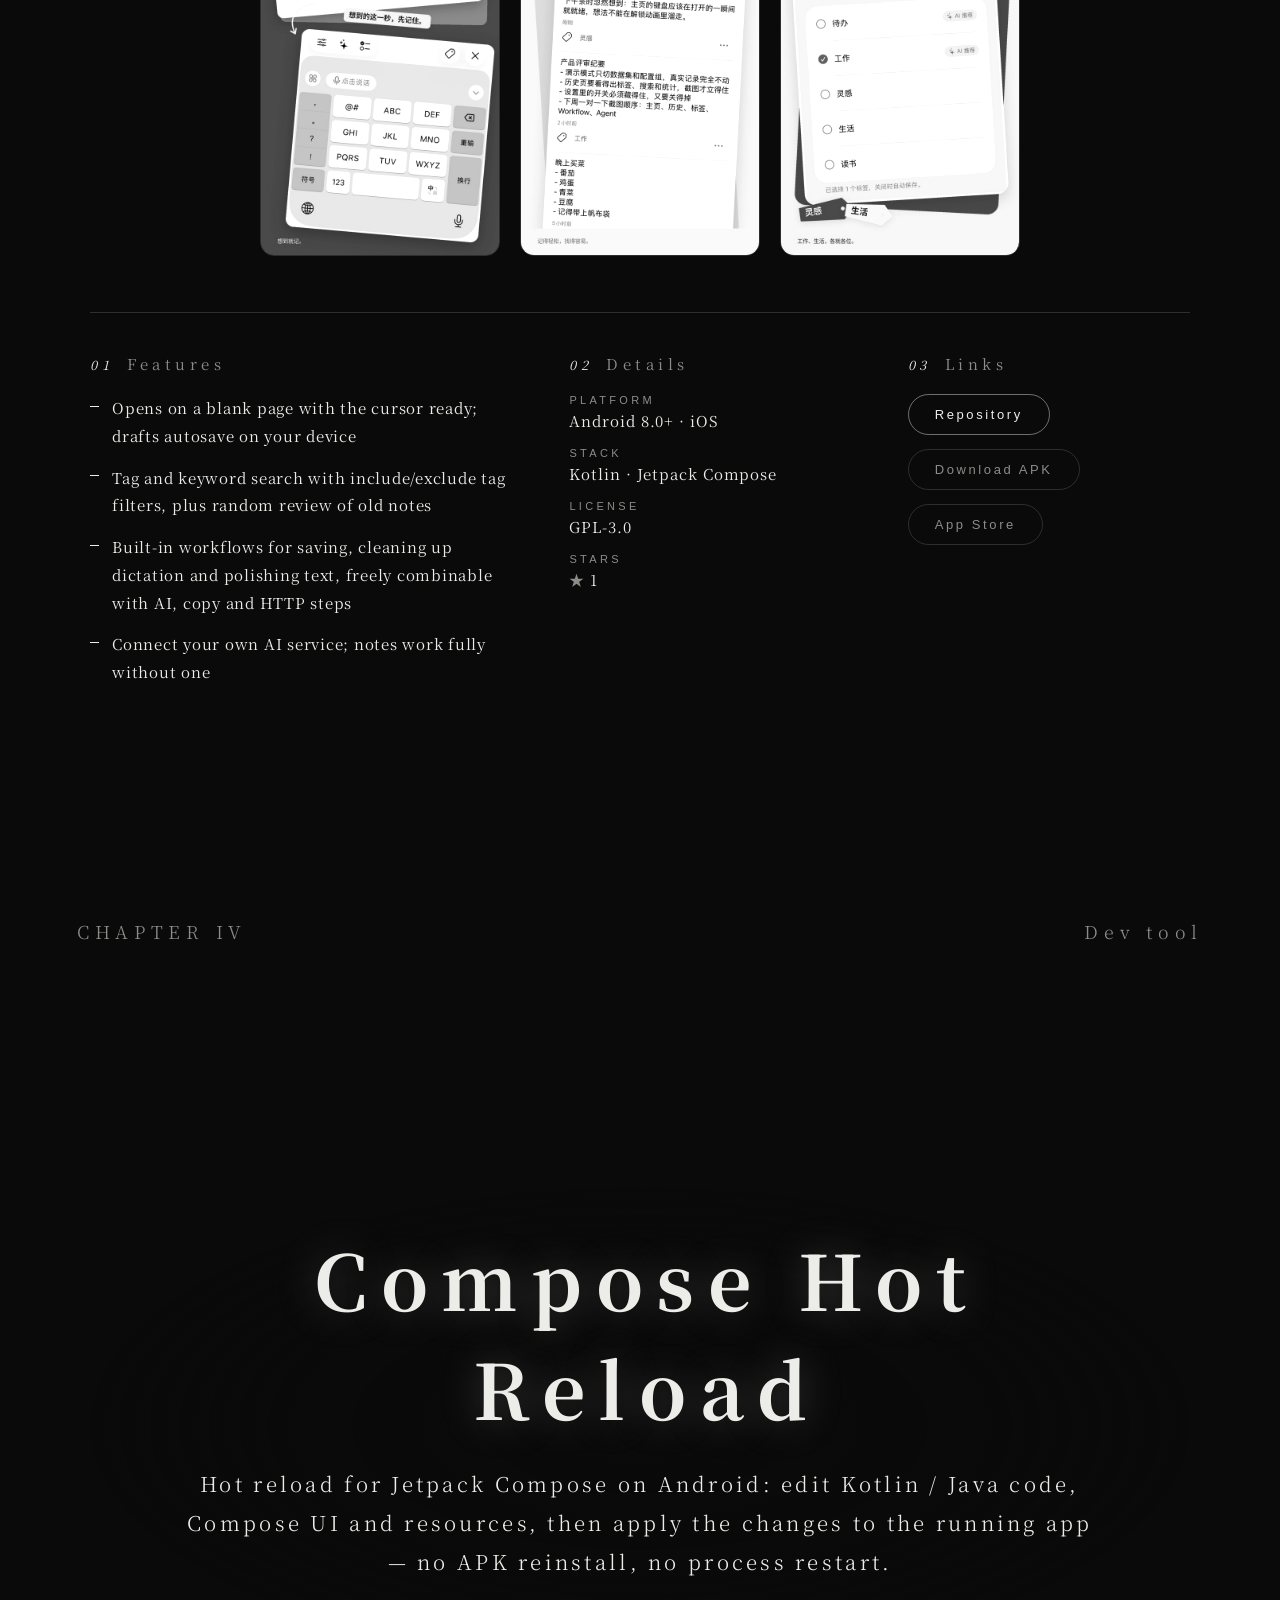
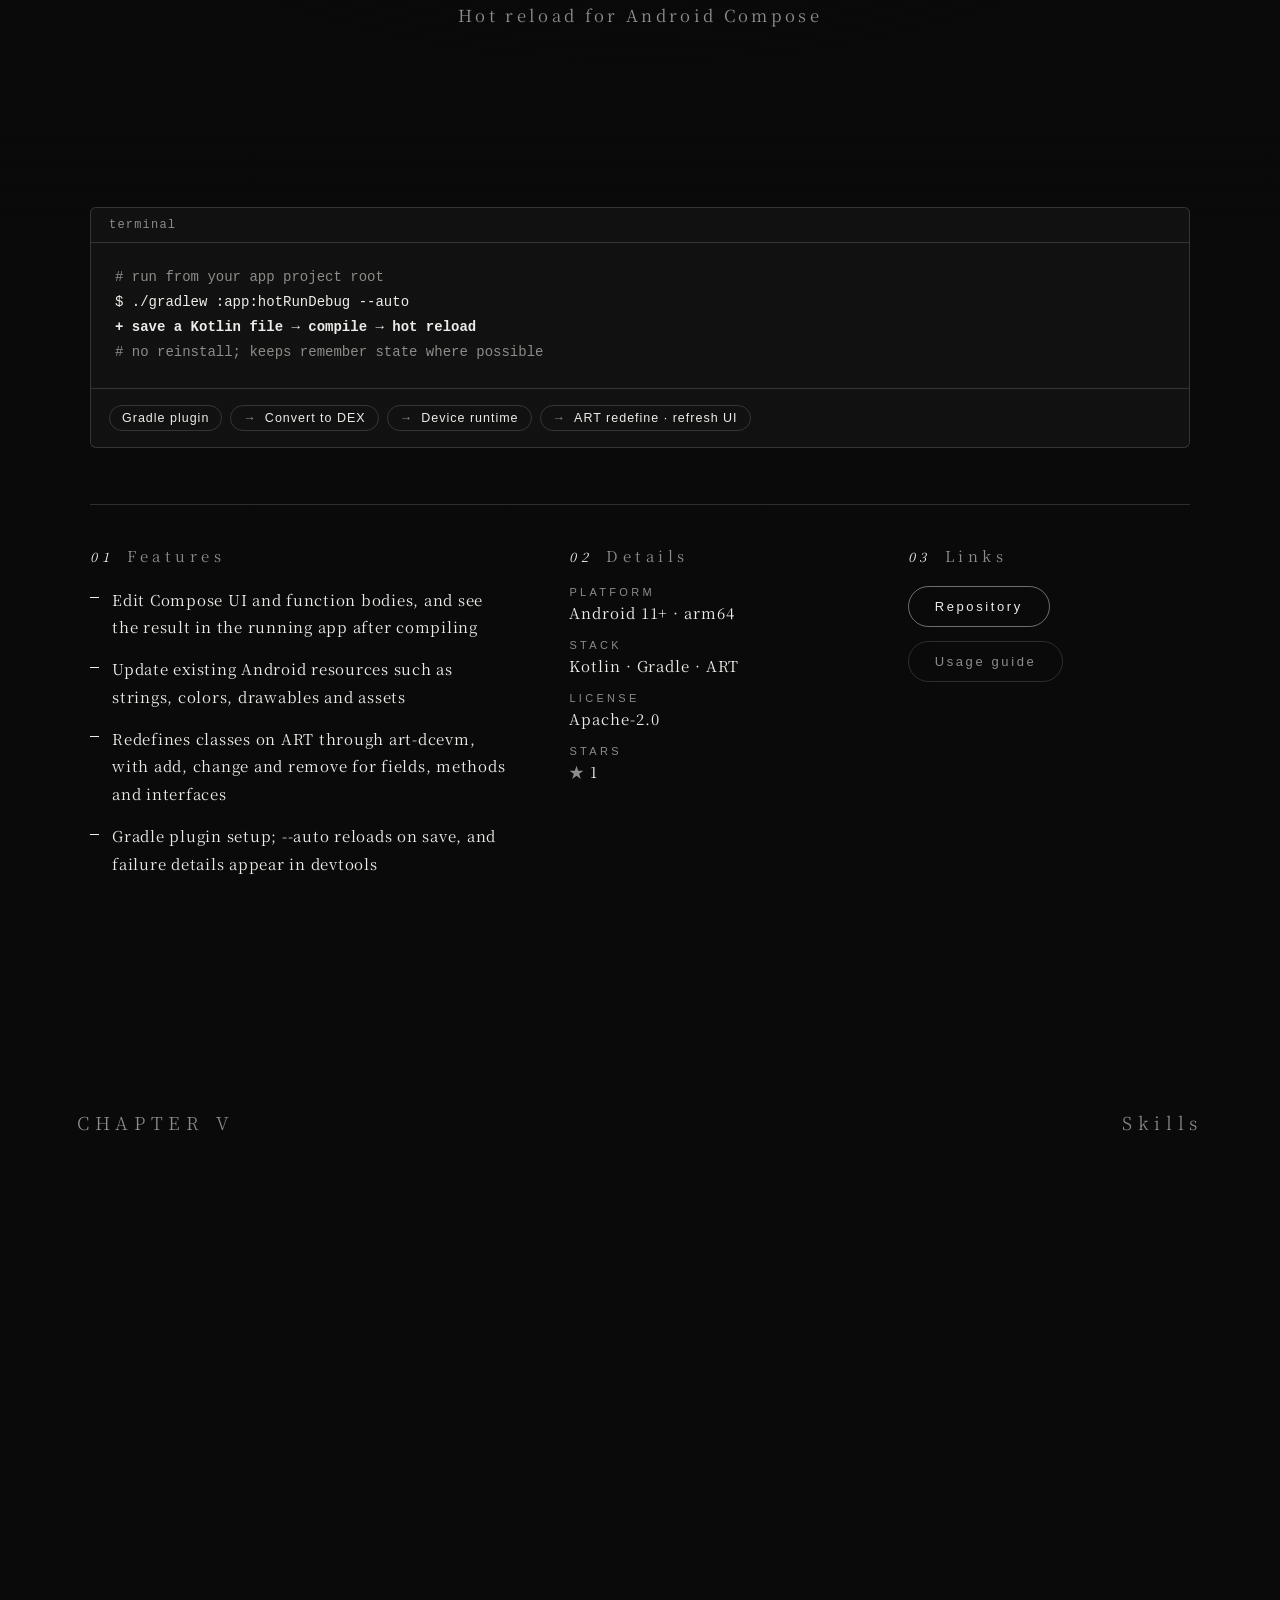
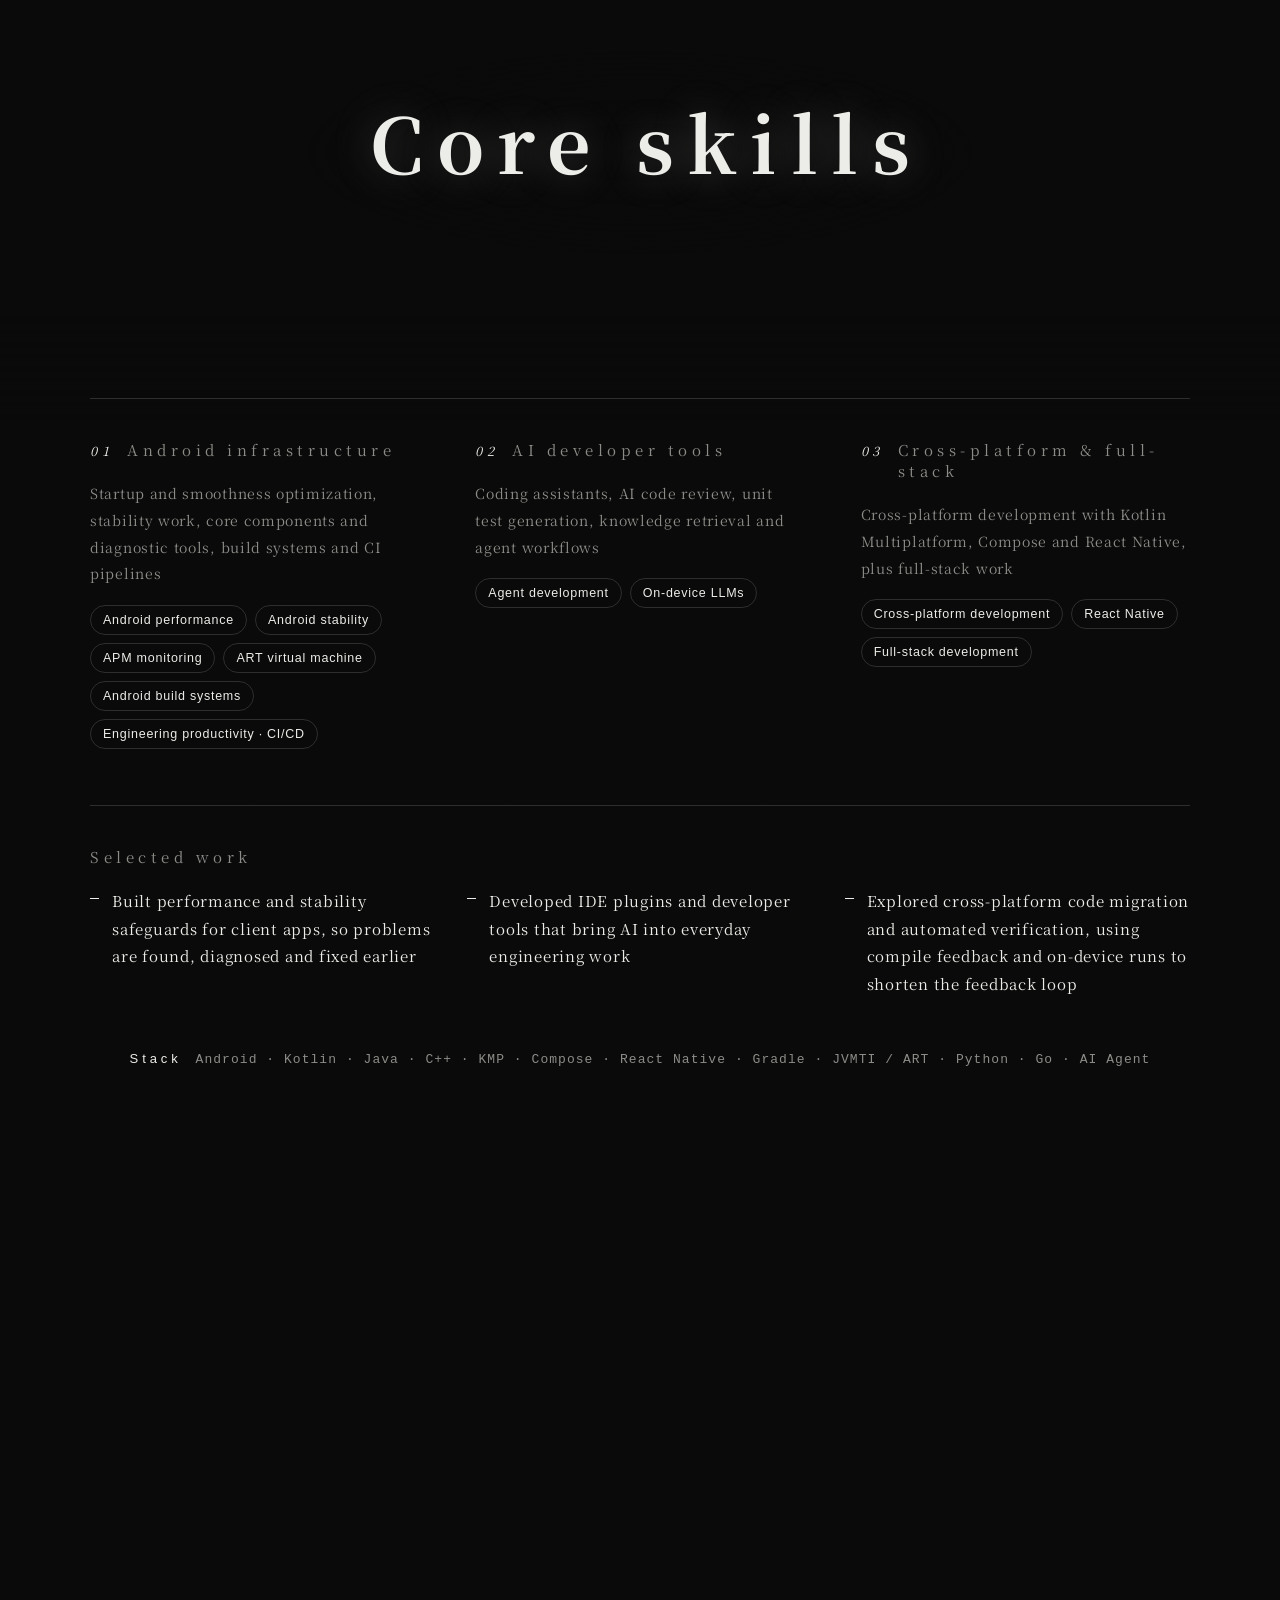
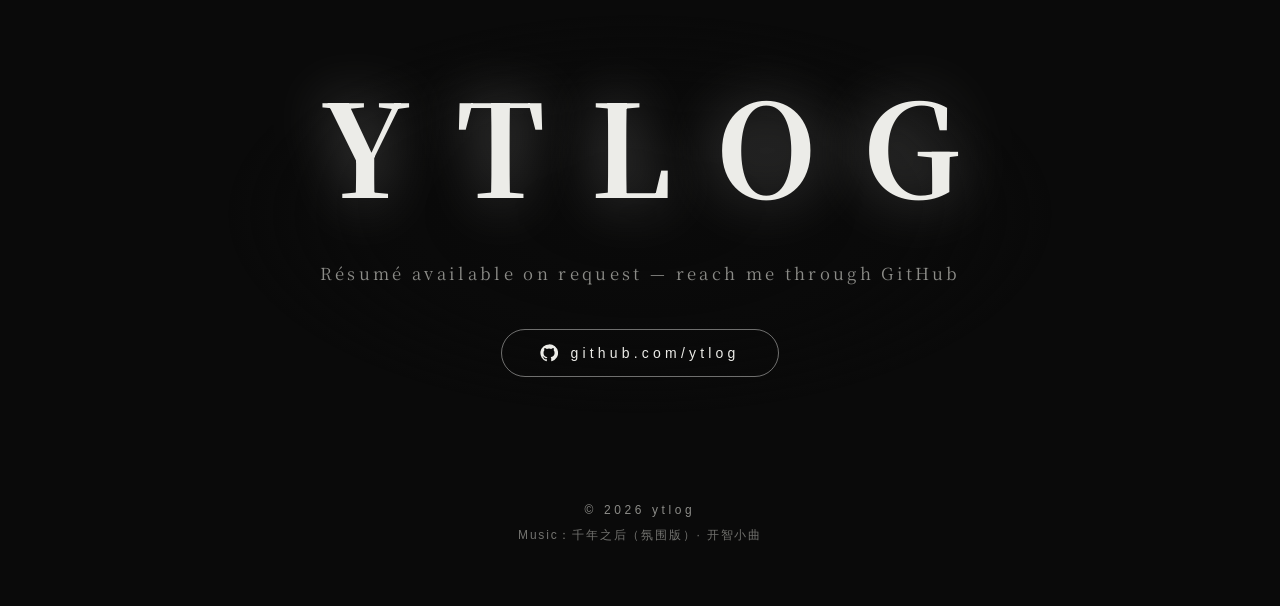
==== commit ce5b0352: "Align the title with the new positioning and add a share card The hero and cover title now read "And" ====
--- a/showcase.html
+++ b/showcase.html
@@ -4,10 +4,15 @@
   <meta charset="utf-8">
   <meta name="viewport" content="width=device-width, initial-scale=1">
   <title>ytlog · 作品集（沉浸版）</title>
-  <meta name="description" content="ytlog 的开源作品：ART DCEVM（Android 运行时类结构热重定义）、mobby（在 Android 上运行 Code Agent）、随心记 Flowa（打开即写的速记应用）与 Compose Hot Reload（Android Compose 热重载）。">
+  <meta name="description" content="ytlog，Android 开发者，专注 Android 基础架构与 AI 工程化。开源作品：ART DCEVM、mobby、随心记 Flowa 与 Compose Hot Reload。">
+  <meta property="og:type" content="website">
+  <meta property="og:url" content="https://ytlog.github.io/showcase.html">
   <meta property="og:title" content="ytlog · Portfolio Showcase">
-  <meta property="og:description" content="ART DCEVM, mobby, Flowa and Compose Hot Reload — Android runtime, on-device agent, note-taking and hot reload projects.">
-  <meta property="og:image" content="https://ytlog.github.io/assets/mobby-poster-en.jpg">
+  <meta property="og:description" content="Android developer focused on infrastructure, performance, stability and AI-assisted engineering. Open source: ART DCEVM, mobby, Flowa and Compose Hot Reload.">
+  <meta property="og:image" content="https://ytlog.github.io/assets/og-card.png">
+  <meta property="og:image:width" content="1200">
+  <meta property="og:image:height" content="630">
+  <meta name="twitter:card" content="summary_large_image">
   <link rel="icon" href="https://github.com/ytlog.png?size=64">
   <script>
     (function () {
@@ -19,7 +24,7 @@
   <link rel="preconnect" href="https://fonts.googleapis.com">
   <link rel="preconnect" href="https://fonts.gstatic.com" crossorigin>
   <link rel="stylesheet" href="https://fonts.googleapis.com/css2?family=Noto+Serif+SC:wght@300;400;700&display=swap" media="print" onload="this.media='all'">
-  <link rel="stylesheet" href="showcase.css?v=5">
+  <link rel="stylesheet" href="showcase.css?v=6">
 </head>
 <body>
   <canvas id="c" aria-hidden="true"></canvas>
@@ -49,8 +54,8 @@
     <section class="scene cover" id="cover" data-scene="0">
       <div class="scene-main">
         <p class="subtitle reveal">PORTFOLIO · YTLOG</p>
-        <h1 class="cover-title reveal" data-i18n="hero.title">做贴近系统的 Android 工具</h1>
-        <p class="cover-desc reveal" data-i18n="hero.eyebrow">Android · 基础架构 · AI 工程化</p>
+        <h1 class="cover-title reveal" data-i18n="hero.title">Android 基础架构与 AI 工程化</h1>
+        <p class="cover-desc reveal" data-i18n="hero.eyebrow">Android 开发者 · 开源作品集</p>
         <p class="cover-intro reveal" data-i18n="hero.lede">我是 ytlog，一名 Android 开发者，长期专注客户端研发，经验覆盖业务开发、基础架构、性能优化与稳定性治理。近年来聚焦 AI 辅助研发与跨端工程，探索从代码生成、工程迁移到运行验证的完整研发流程。</p>
         <a class="pill reveal" href="#dcevm">
           <svg viewBox="0 0 24 24" aria-hidden="true"><path d="M12 16.5 5 9.5l1.4-1.4 5.6 5.6 5.6-5.6L19 9.5z"/></svg>
@@ -278,7 +283,6 @@
       </div>
       <div class="scene-main">
         <h2 class="title reveal" data-i18n="skills.title">核心能力</h2>
-        <p class="quote reveal" data-i18n="hero.eyebrow">Android · 基础架构 · AI 工程化</p>
       </div>
     </section>
     <section class="sheet" data-scene="5">
@@ -328,7 +332,7 @@
     <section class="scene outro" id="outro" data-scene="6">
       <div class="scene-main">
         <h2 class="outro-title reveal">YTLOG</h2>
-        <p class="quote reveal" data-i18n="outro.note">更多项目与更新见 GitHub</p>
+        <p class="quote reveal" data-i18n="outro.note">简历可按需提供，欢迎通过 GitHub 联系</p>
         <a class="pill reveal" href="https://github.com/ytlog" target="_blank" rel="noopener">
           <svg viewBox="0 0 24 24" aria-hidden="true"><path d="M12 .5a11.5 11.5 0 0 0-3.64 22.41c.58.1.79-.25.79-.56v-2c-3.2.7-3.88-1.37-3.88-1.37-.53-1.33-1.28-1.69-1.28-1.69-1.05-.71.08-.7.08-.7 1.16.08 1.77 1.19 1.77 1.19 1.03 1.77 2.7 1.26 3.36.96.1-.75.4-1.26.73-1.55-2.56-.29-5.24-1.28-5.24-5.69 0-1.26.45-2.29 1.19-3.09-.12-.29-.52-1.46.11-3.05 0 0 .97-.31 3.17 1.18a11 11 0 0 1 5.77 0c2.2-1.49 3.17-1.18 3.17-1.18.63 1.59.23 2.76.11 3.05.74.8 1.19 1.83 1.19 3.09 0 4.42-2.69 5.39-5.25 5.68.41.36.78 1.06.78 2.14v3.17c0 .31.21.67.8.56A11.5 11.5 0 0 0 12 .5z"/></svg>
           <span>github.com/ytlog</span>
@@ -339,6 +343,6 @@
   </main>
 
   <audio id="bgm" src="assets/bgm.mp3" preload="none" loop></audio>
-  <script src="showcase.js?v=6"></script>
+  <script src="showcase.js?v=7"></script>
 </body>
 </html>
--- a/showcase.css
+++ b/showcase.css
@@ -113,6 +113,7 @@
 .subtitle { margin: 0 0 20px; font: 13px var(--sans); letter-spacing: .6em; padding-left: .6em; color: var(--dim); }
 .cover-title {
   margin: 0 0 26px; font-size: clamp(34px, 5.6vw, 76px); font-weight: 400; line-height: 1.3;
+  word-break: keep-all; text-wrap: balance;
   letter-spacing: .16em; padding-left: .16em;
   text-shadow: 0 0 50px rgba(var(--fg-rgb), .35);
 }
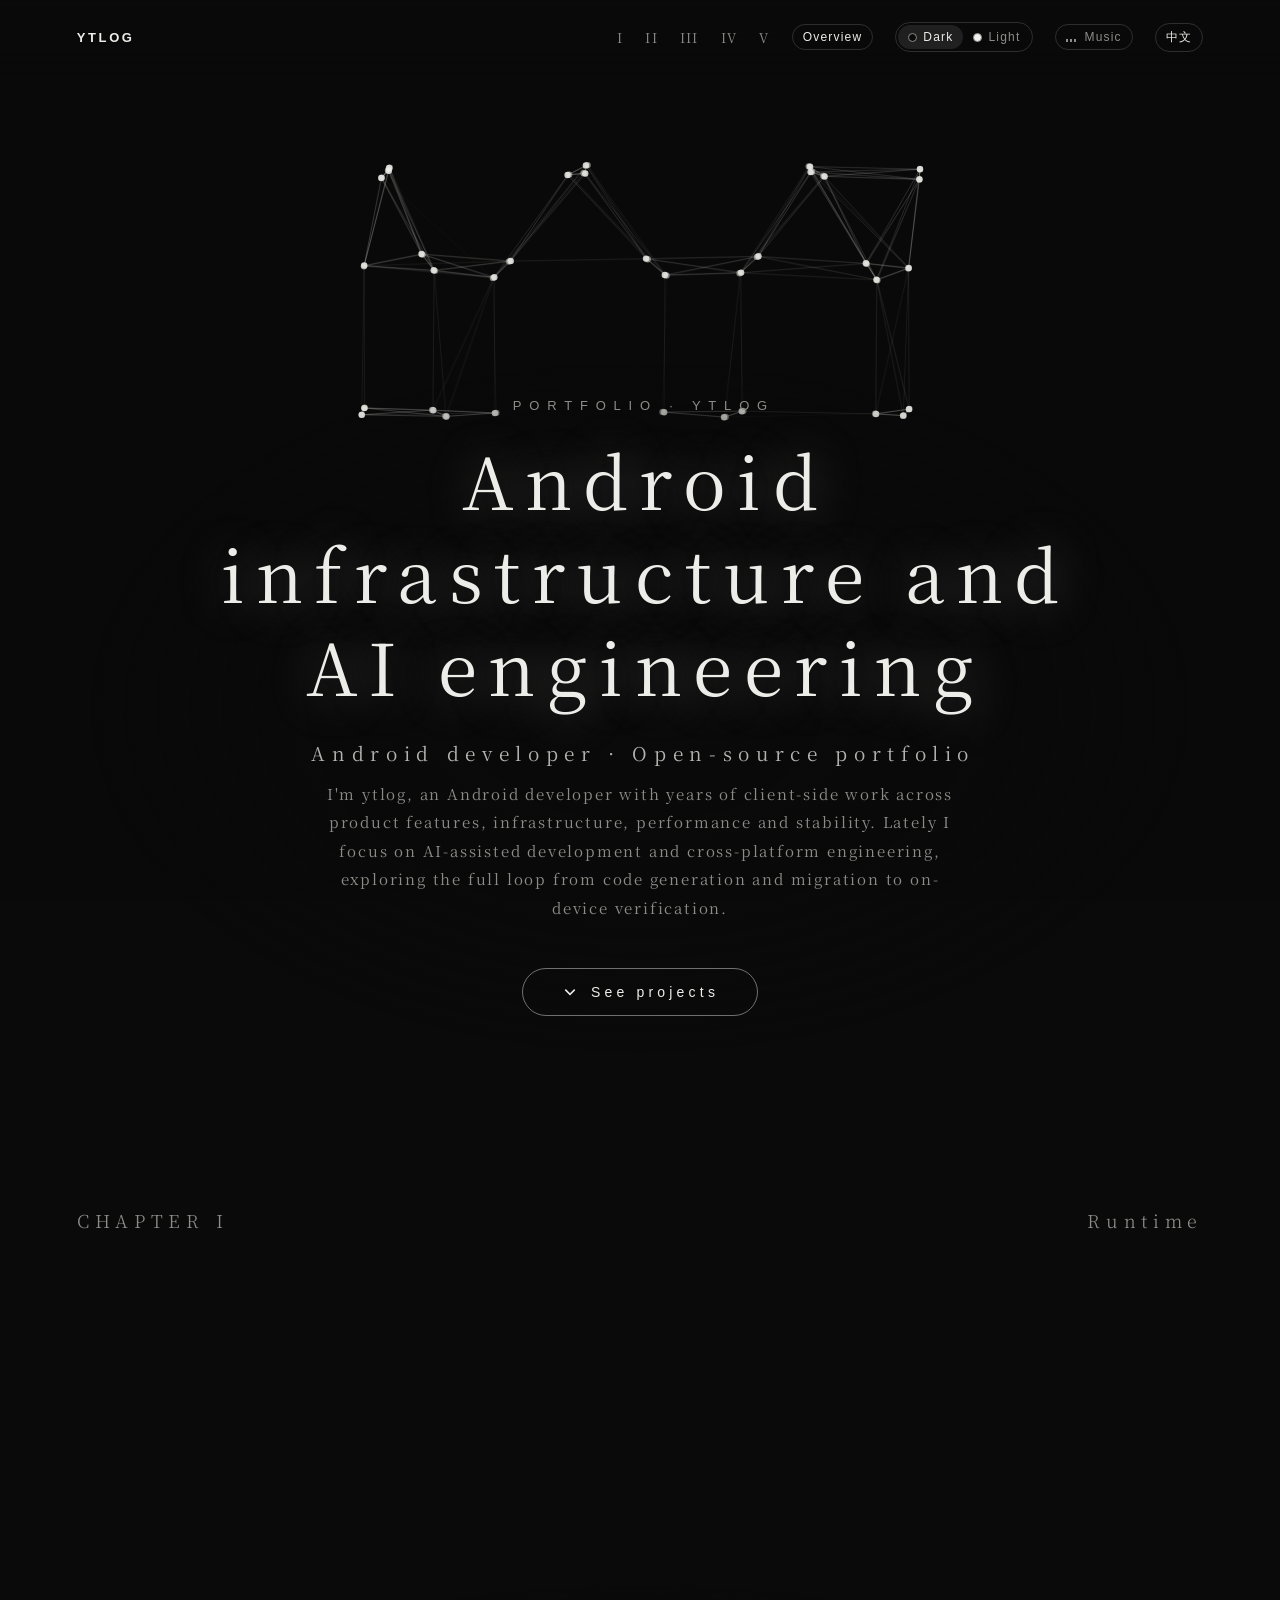
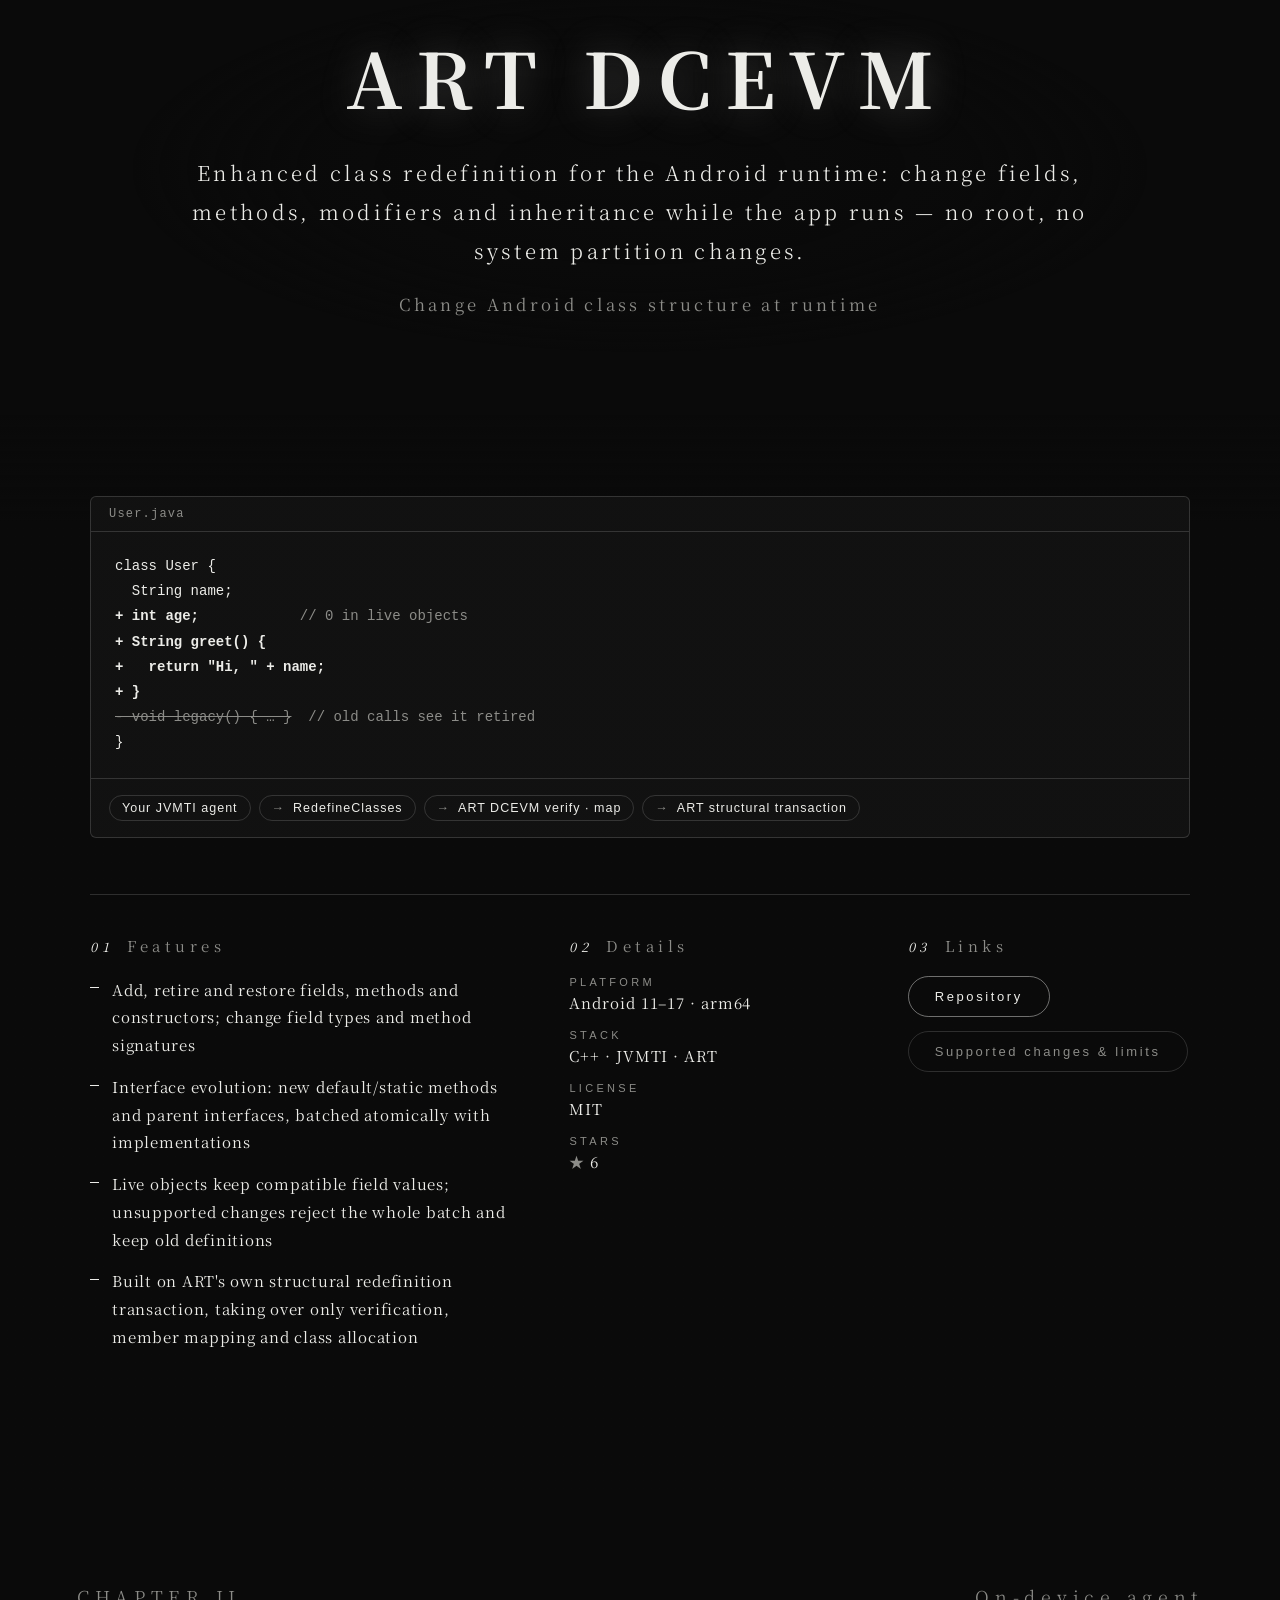
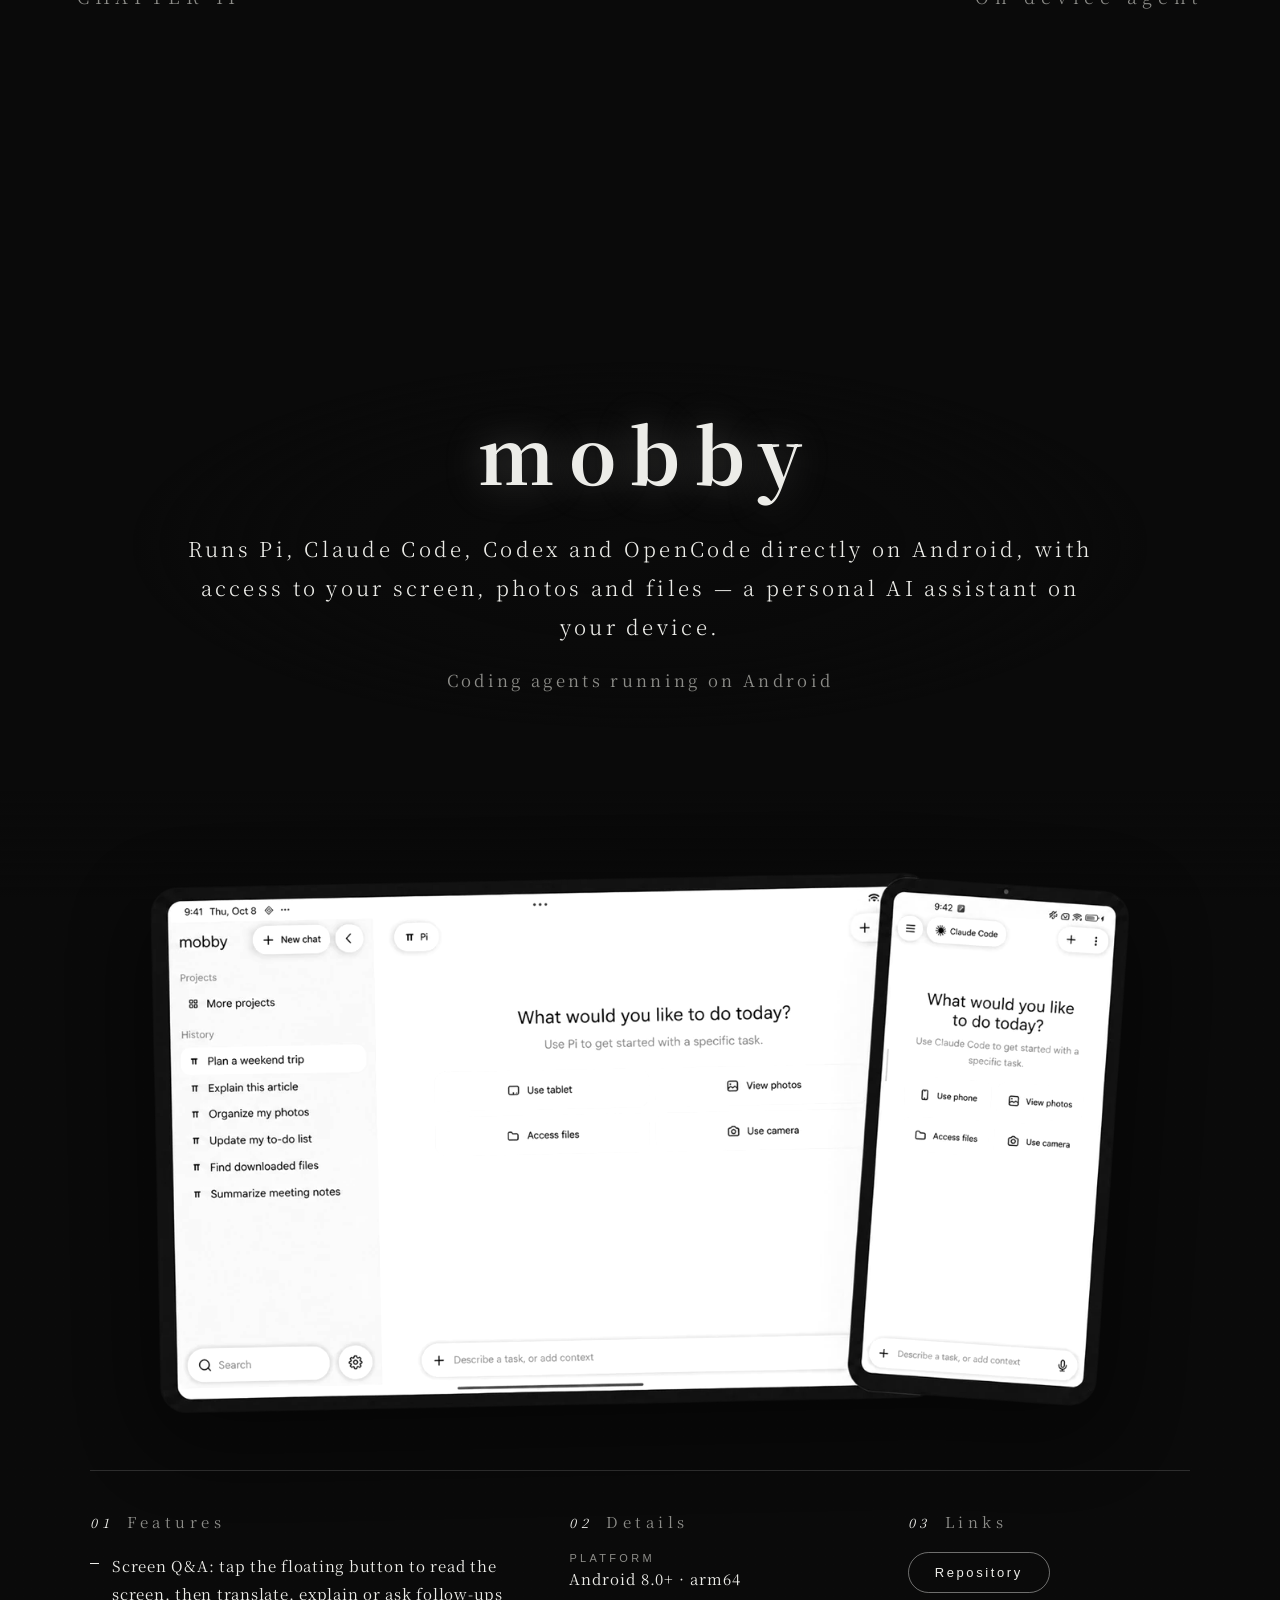
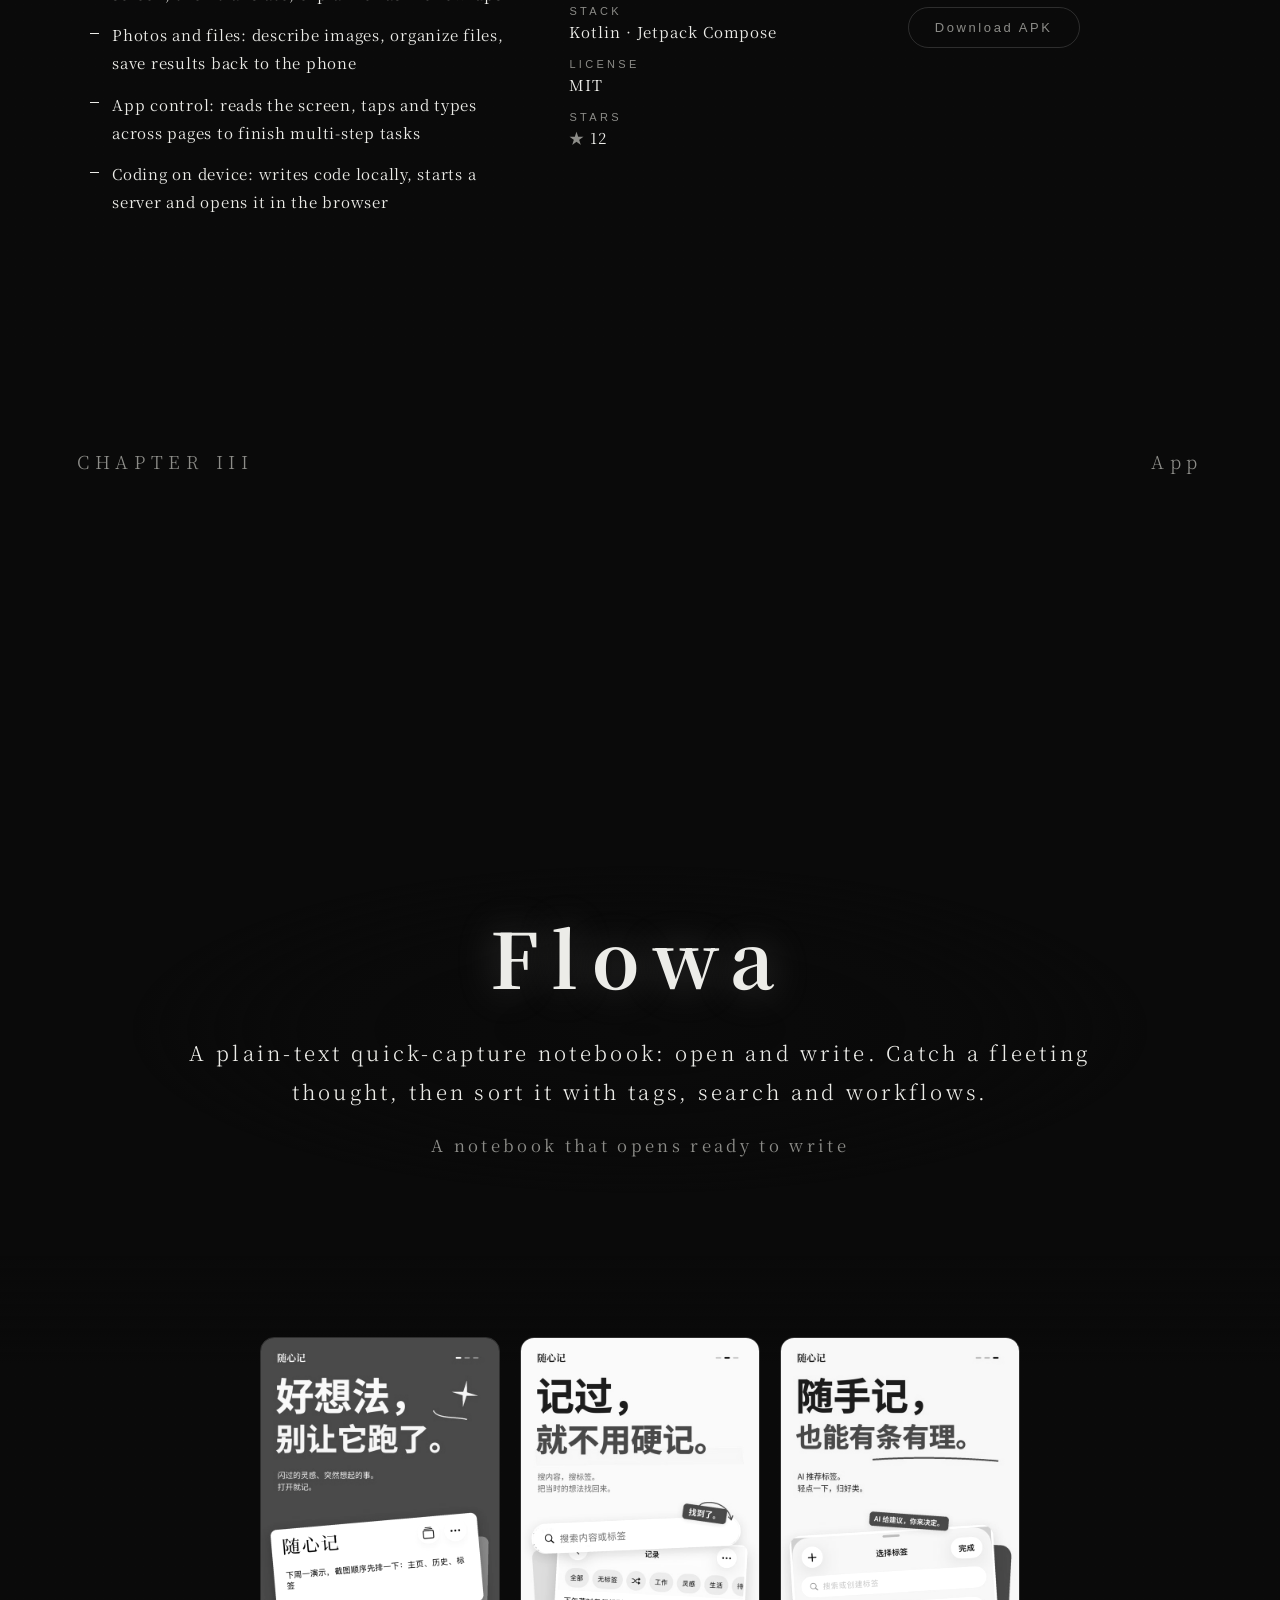
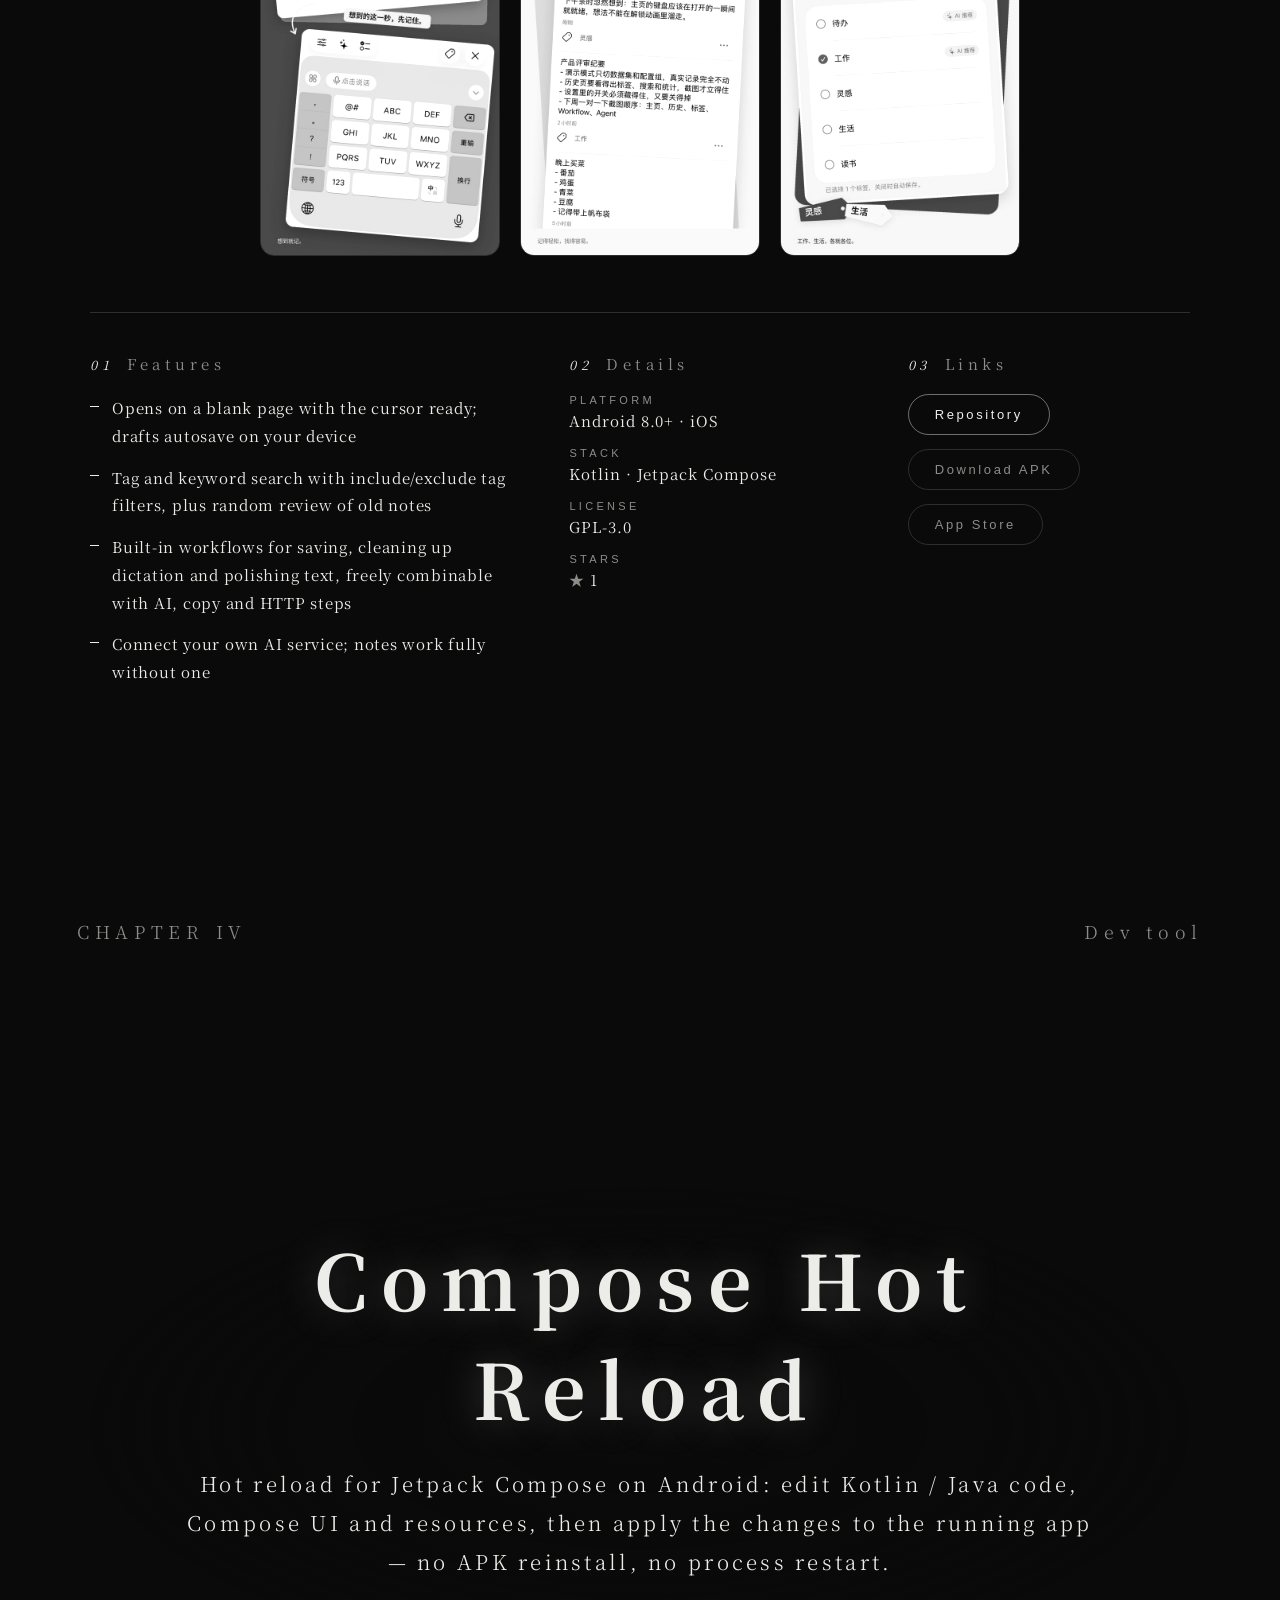
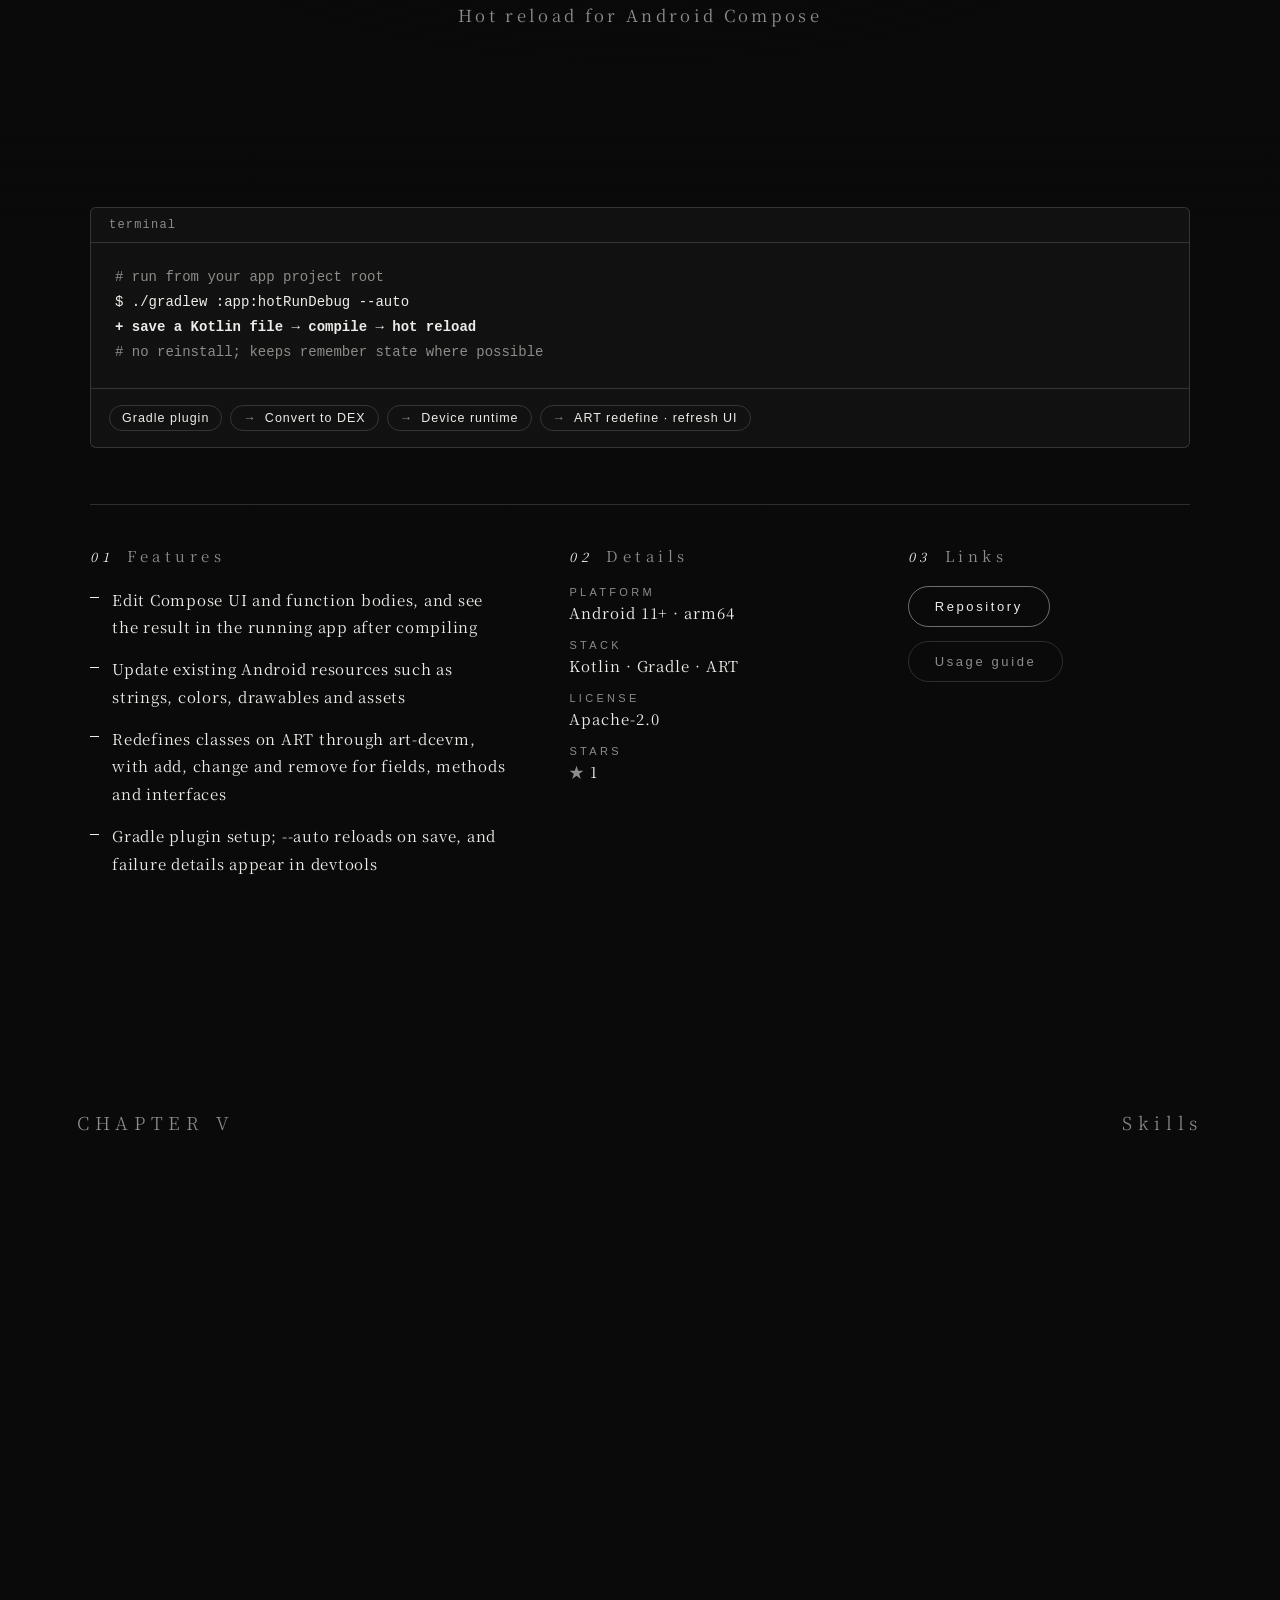
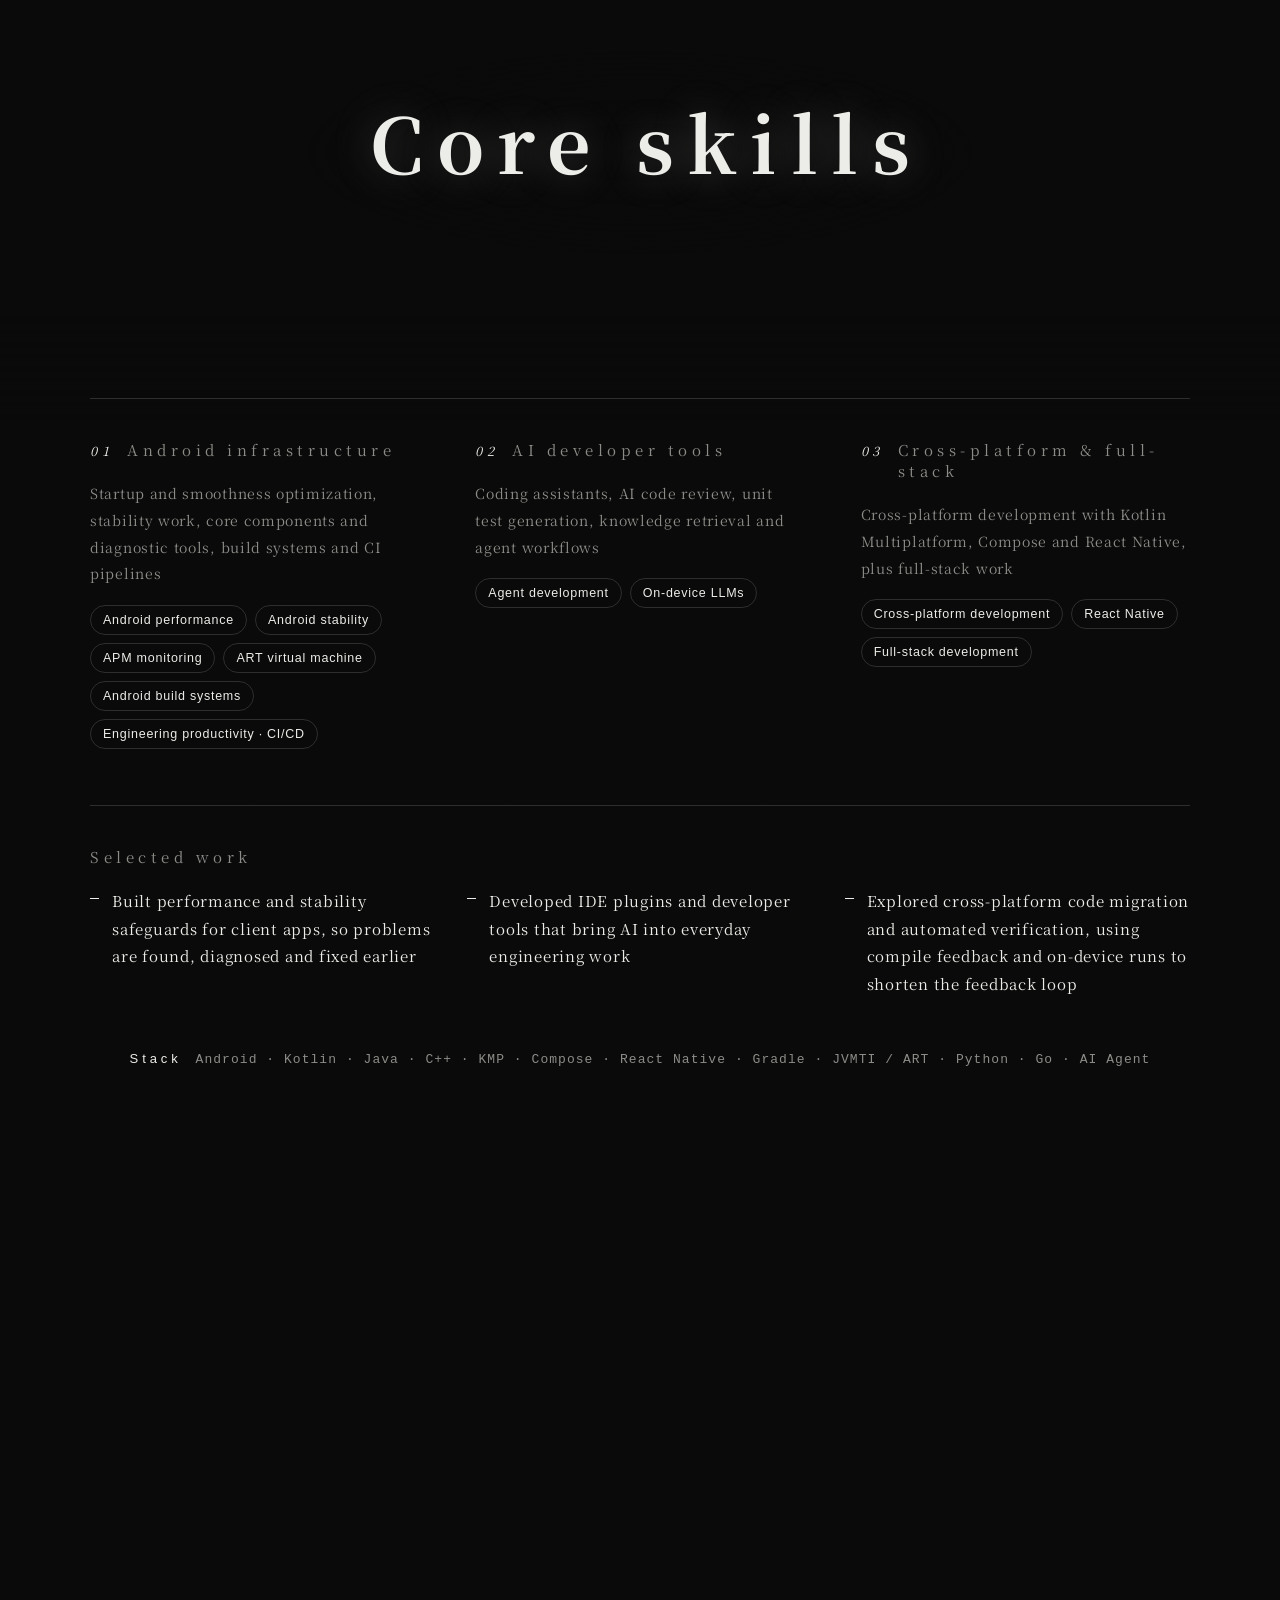
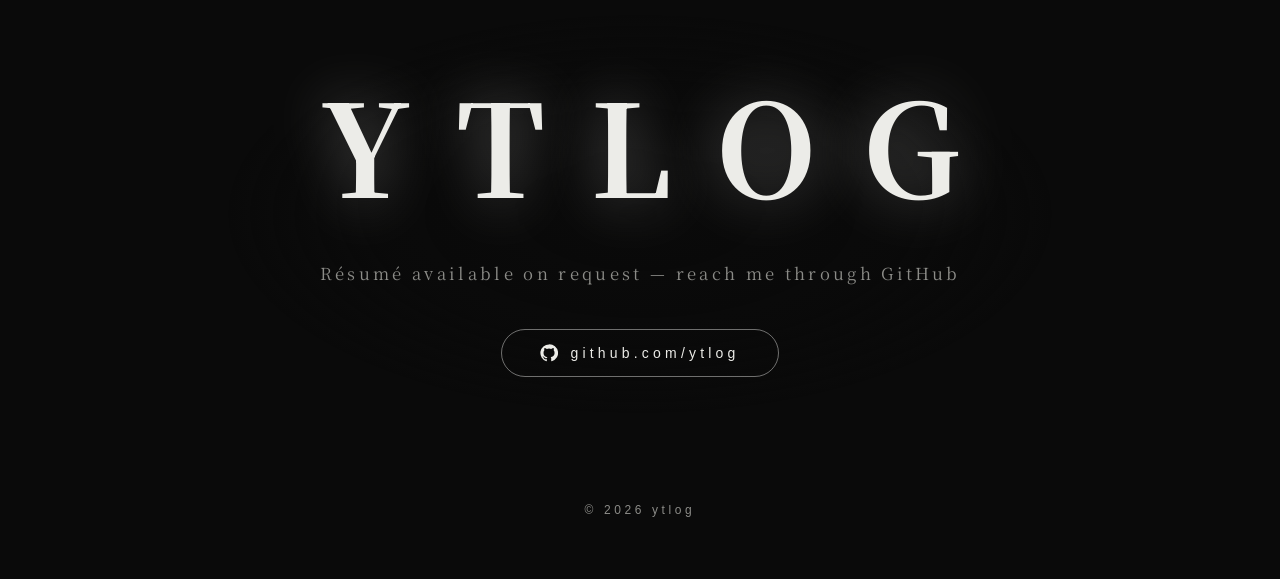
==== commit fdad5e7d: "Replace the showcase music track with generated ambient music The previous track and its footer cred" ====
--- a/showcase.html
+++ b/showcase.html
@@ -24,7 +24,7 @@
   <link rel="preconnect" href="https://fonts.googleapis.com">
   <link rel="preconnect" href="https://fonts.gstatic.com" crossorigin>
   <link rel="stylesheet" href="https://fonts.googleapis.com/css2?family=Noto+Serif+SC:wght@300;400;700&display=swap" media="print" onload="this.media='all'">
-  <link rel="stylesheet" href="showcase.css?v=6">
+  <link rel="stylesheet" href="showcase.css?v=7">
 </head>
 <body>
   <canvas id="c" aria-hidden="true"></canvas>
@@ -42,7 +42,7 @@
         <button type="button" data-theme-btn="black" aria-label="Dark"><i></i><span data-i18n="theme.black">深色</span></button>
         <button type="button" data-theme-btn="white" aria-label="Light"><i></i><span data-i18n="theme.white">浅色</span></button>
       </div>
-      <button class="music" id="music-toggle" type="button" aria-pressed="false" aria-label="Music" hidden>
+      <button class="music" id="music-toggle" type="button" aria-pressed="false" aria-label="Music">
         <span class="bars" aria-hidden="true"><i></i><i></i><i></i></span><span data-i18n="music.label">音乐</span>
       </button>
       <button class="lang" id="lang-toggle" type="button" aria-label="Switch language">EN</button>
@@ -338,11 +338,10 @@
           <span>github.com/ytlog</span>
         </a>
       </div>
-      <footer class="footer">© 2026 ytlog<span class="credit"><span data-i18n="music.credit">音乐</span>：千年之后（氛围版）· 开智小曲</span></footer>
+      <footer class="footer">© 2026 ytlog</footer>
     </section>
   </main>
 
-  <audio id="bgm" src="assets/bgm.mp3" preload="none" loop></audio>
-  <script src="showcase.js?v=7"></script>
+  <script src="showcase.js?v=8"></script>
 </body>
 </html>
--- a/showcase.css
+++ b/showcase.css
@@ -71,7 +71,6 @@
   font: 12px var(--sans); letter-spacing: .1em; color: var(--dim);
   background: none; border: 1px solid var(--line); border-radius: 999px; padding: 5px 10px;
 }
-.music[hidden] { display: none; }
 .music[aria-pressed="true"] { color: var(--fg); }
 .bars { display: flex; align-items: flex-end; gap: 2px; height: 10px; }
 .bars i { width: 2px; height: 3px; background: currentColor; }
@@ -223,7 +222,6 @@
 }
 .outro .quote { margin-bottom: 44px; }
 .footer { margin-top: 10vh; text-align: center; font: 12px var(--sans); letter-spacing: .3em; color: var(--dim); }
-.credit { display: block; margin-top: 10px; letter-spacing: .15em; opacity: .8; }
 
 /* reveal on scroll */
 .reveal { opacity: 0; transform: translateY(15px); transition: opacity 1.4s ease, transform 1.4s cubic-bezier(.2, .8, .2, 1); }
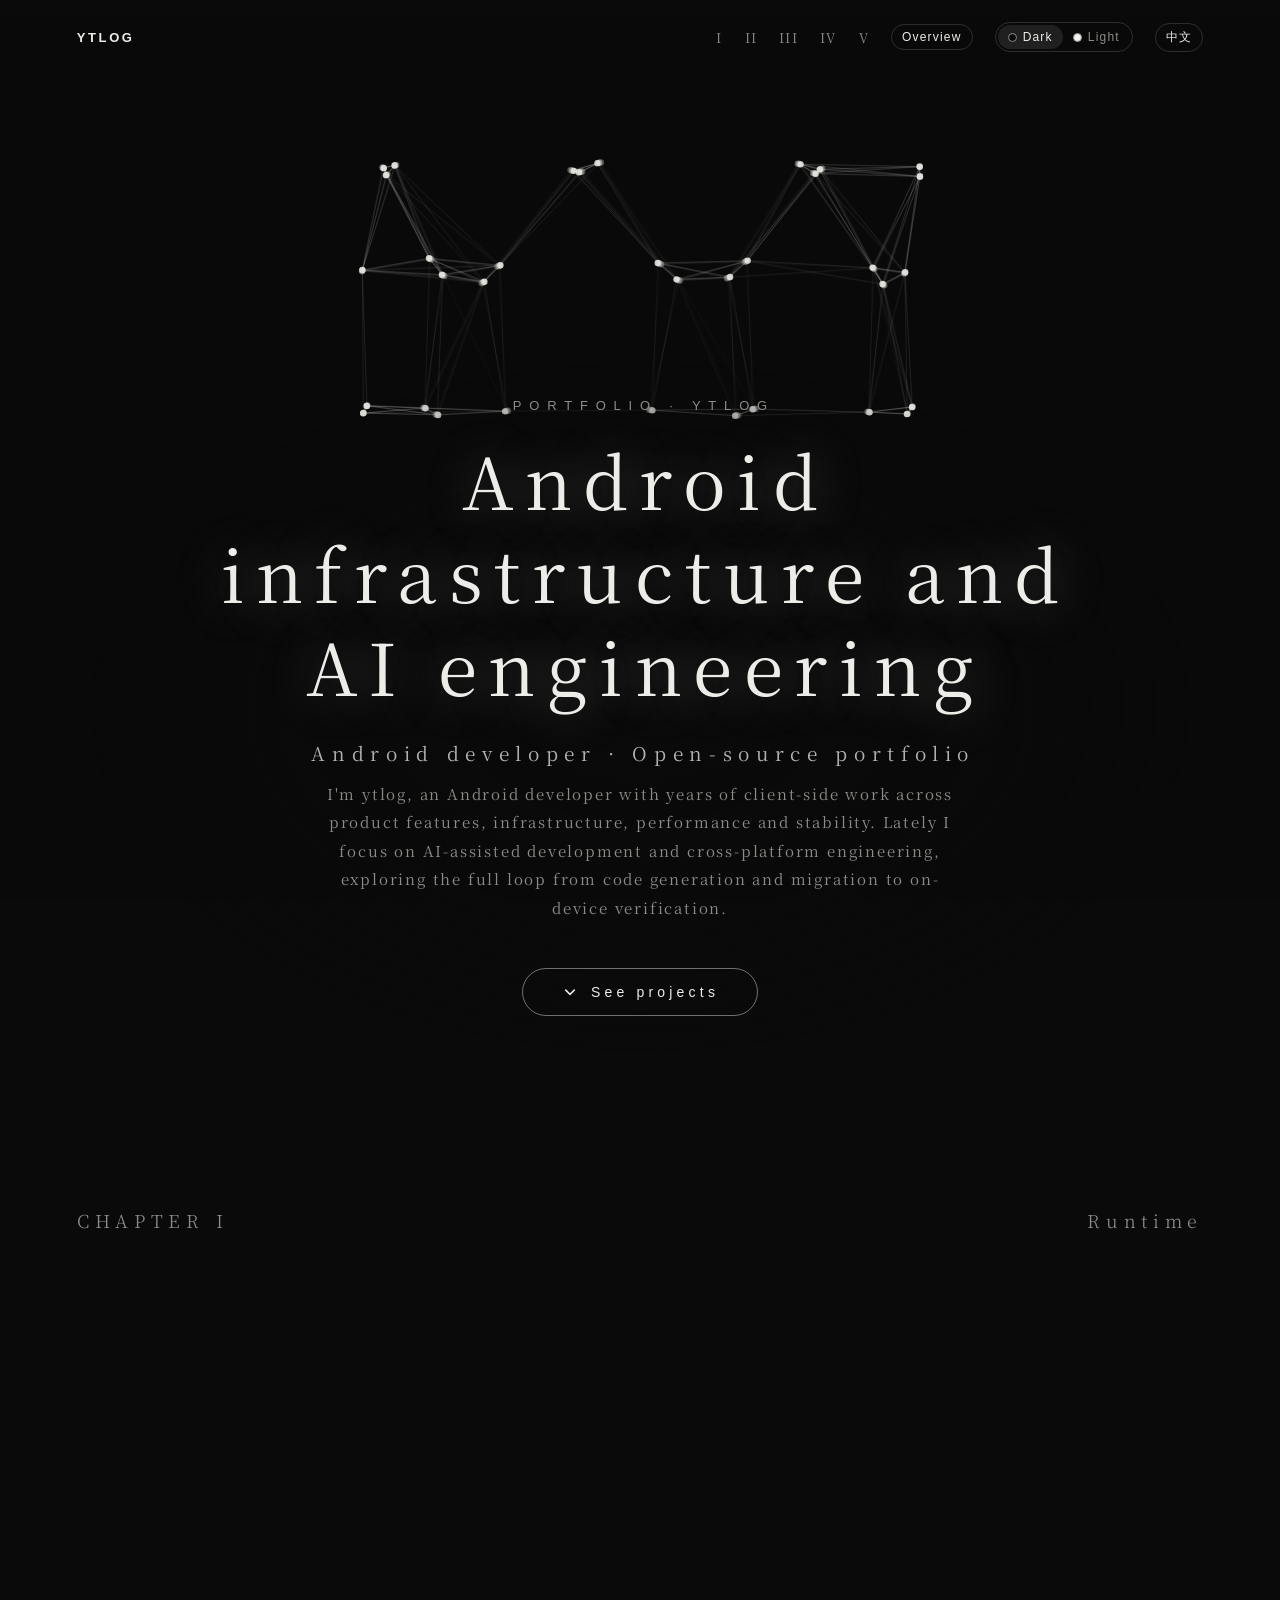
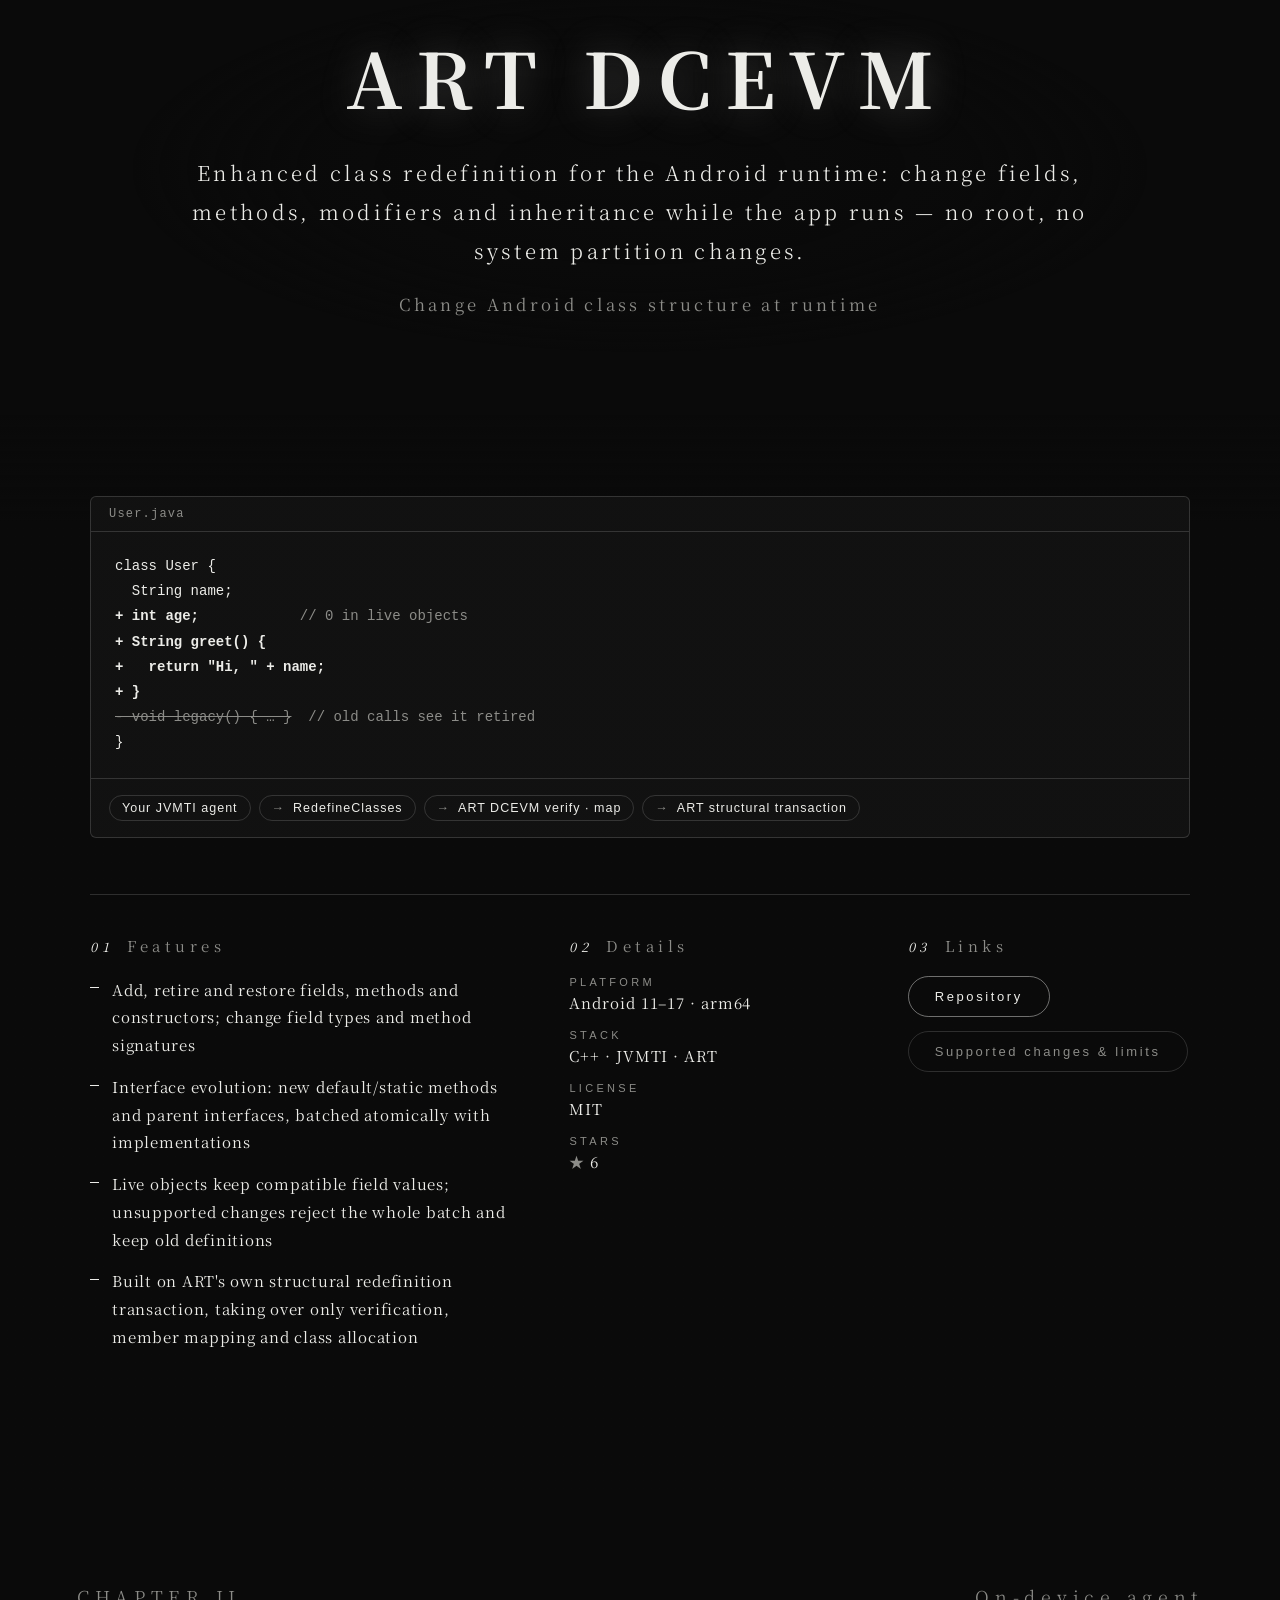
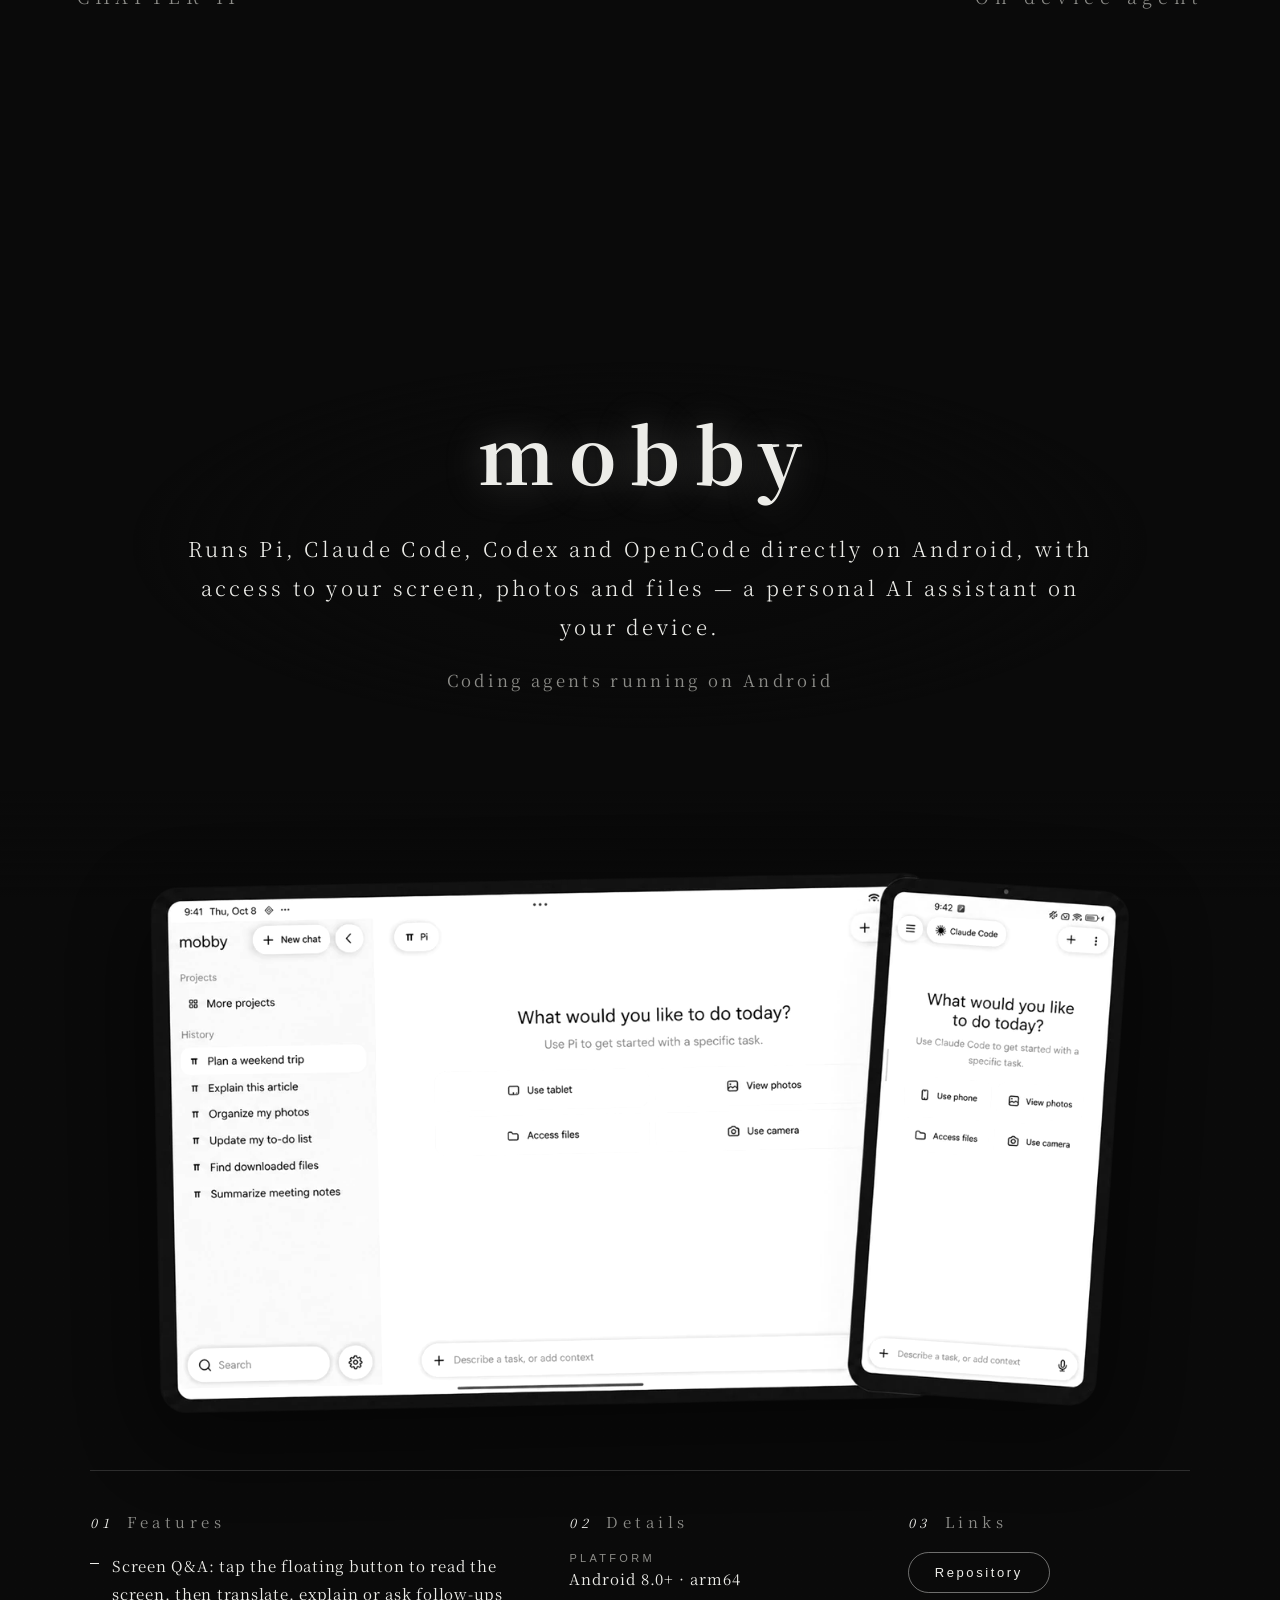
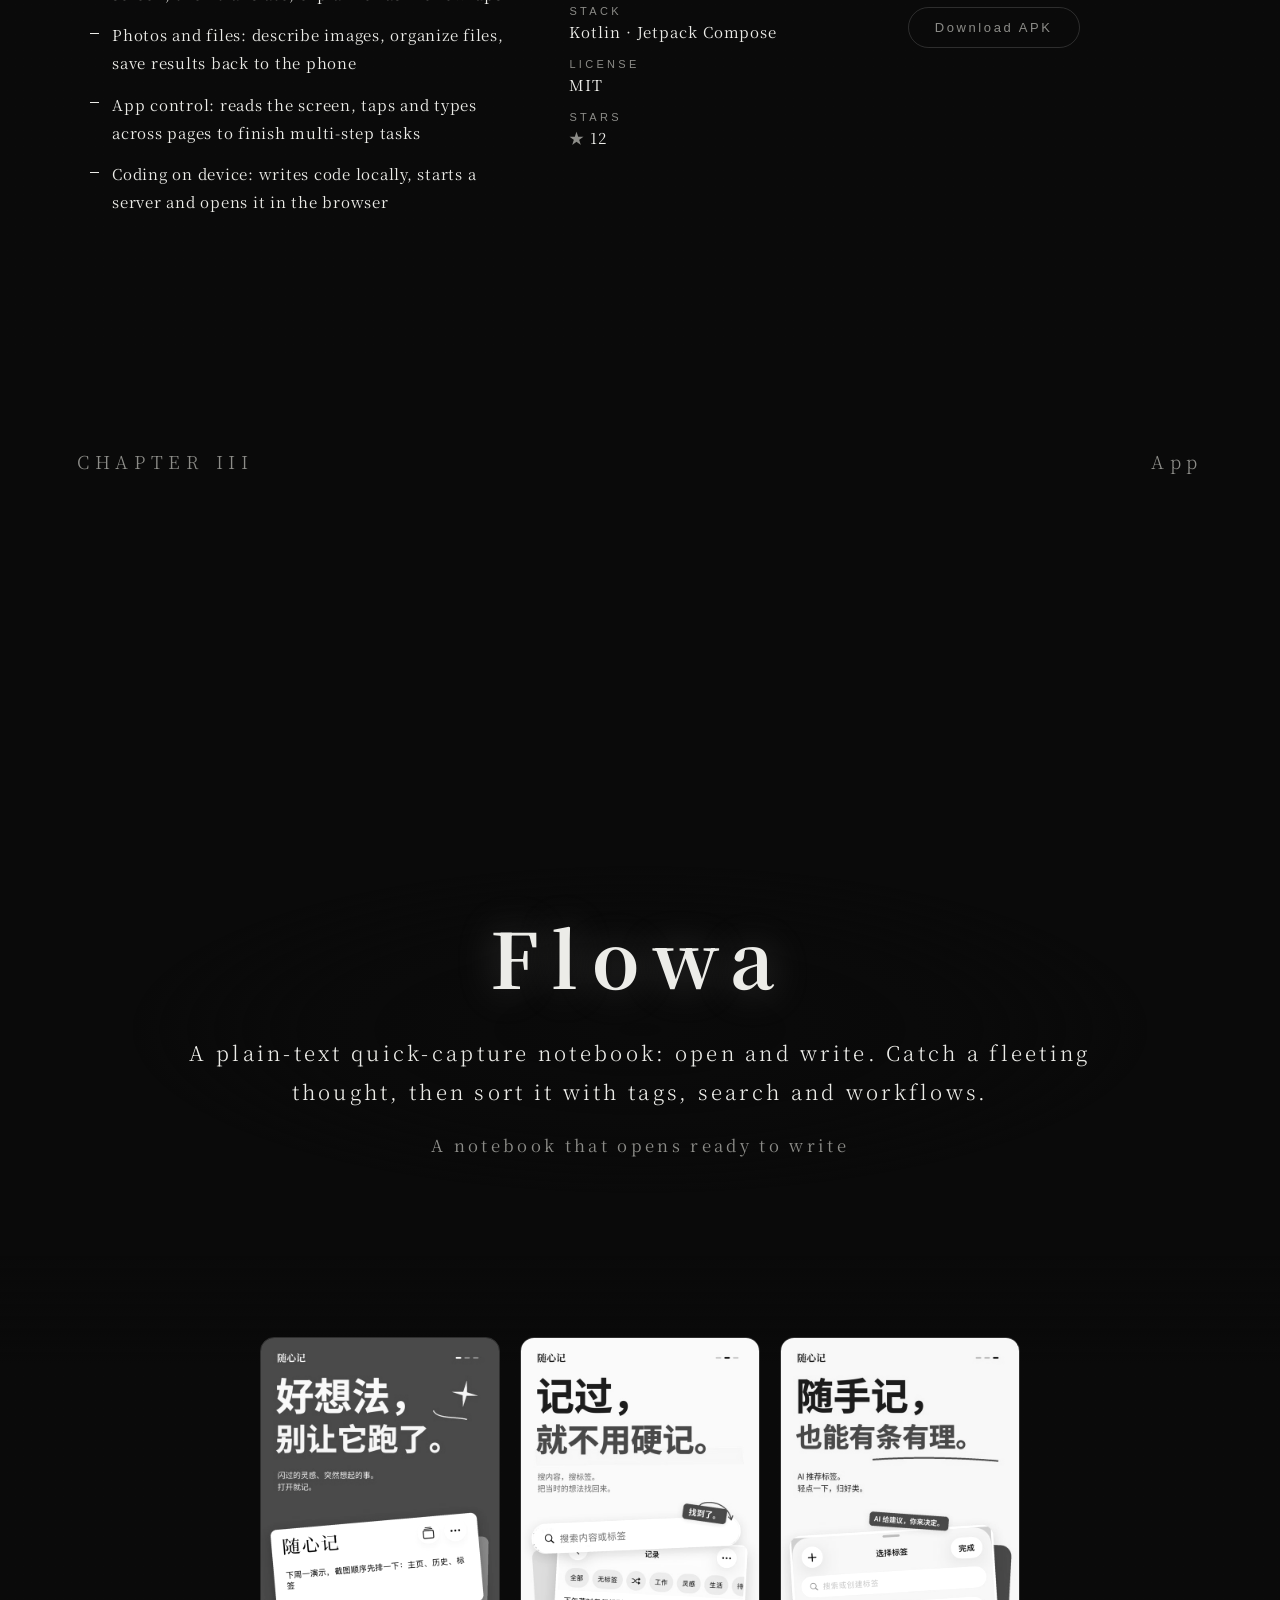
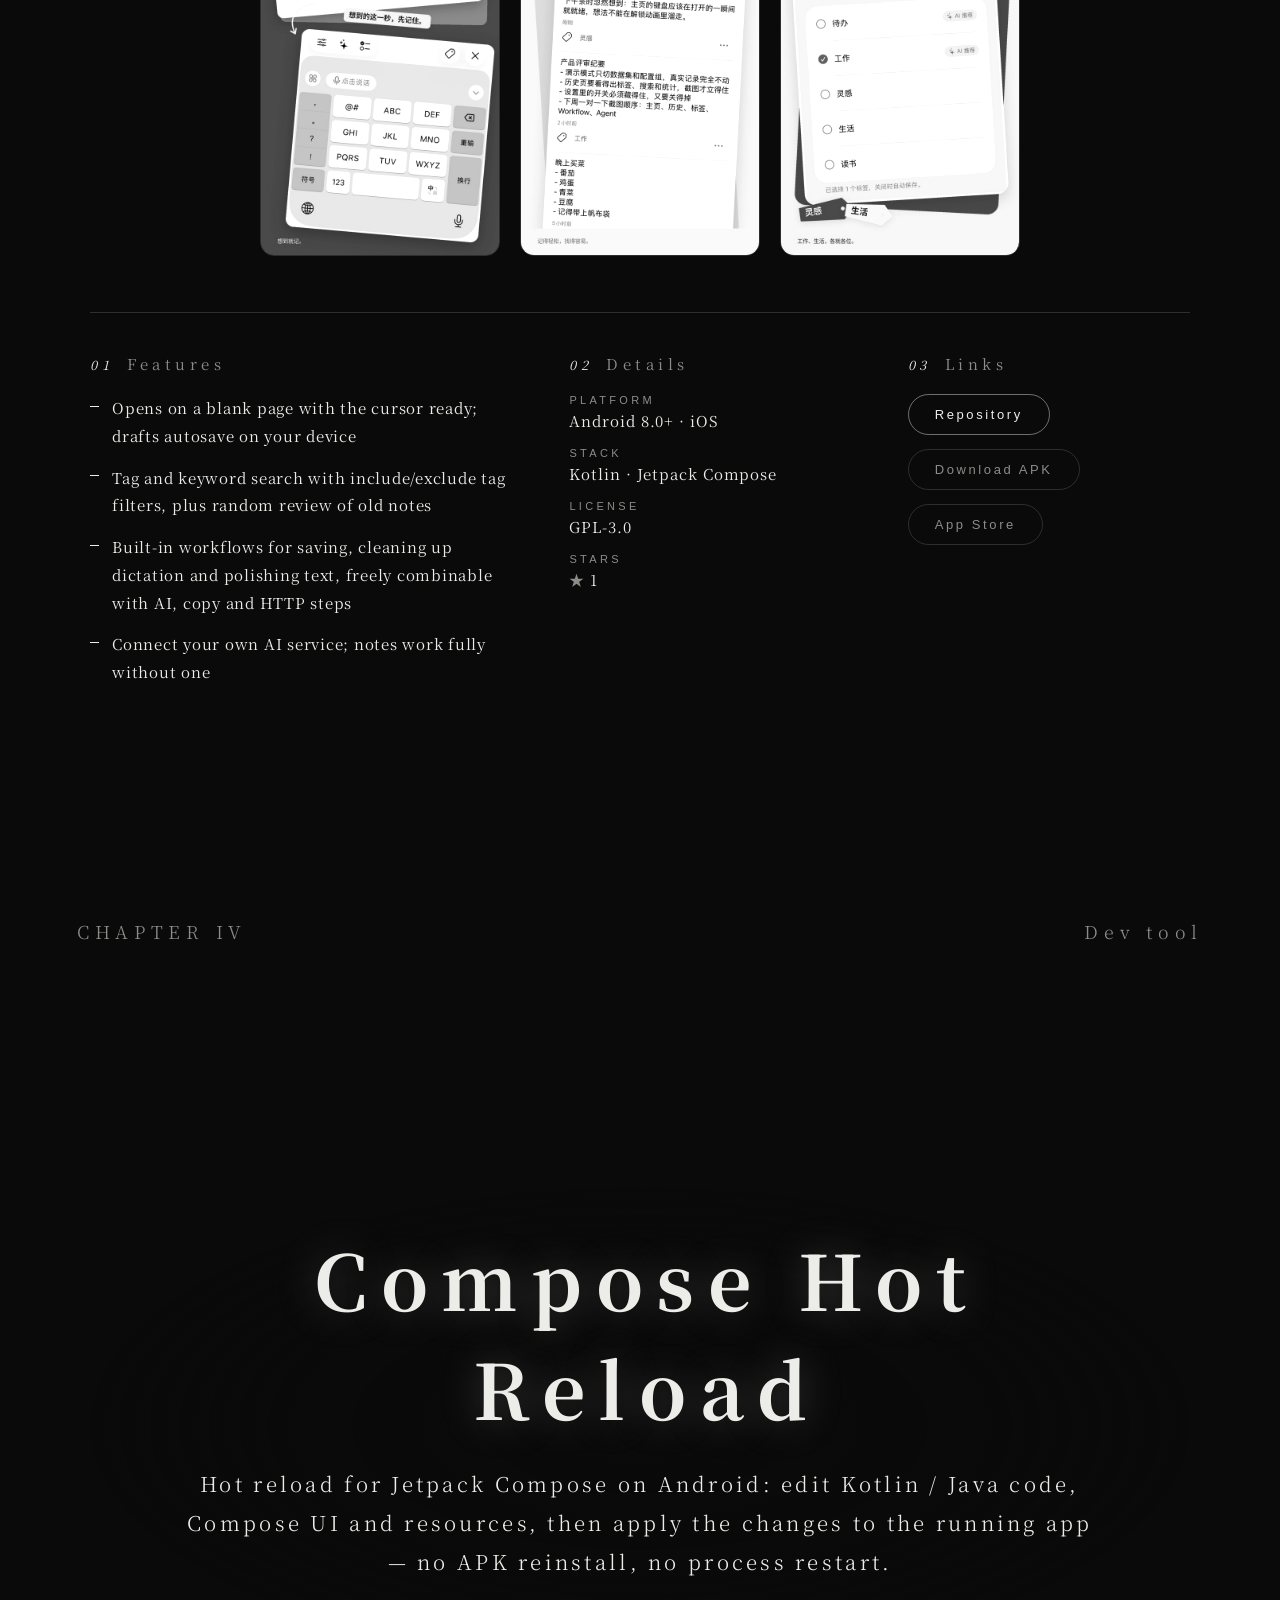
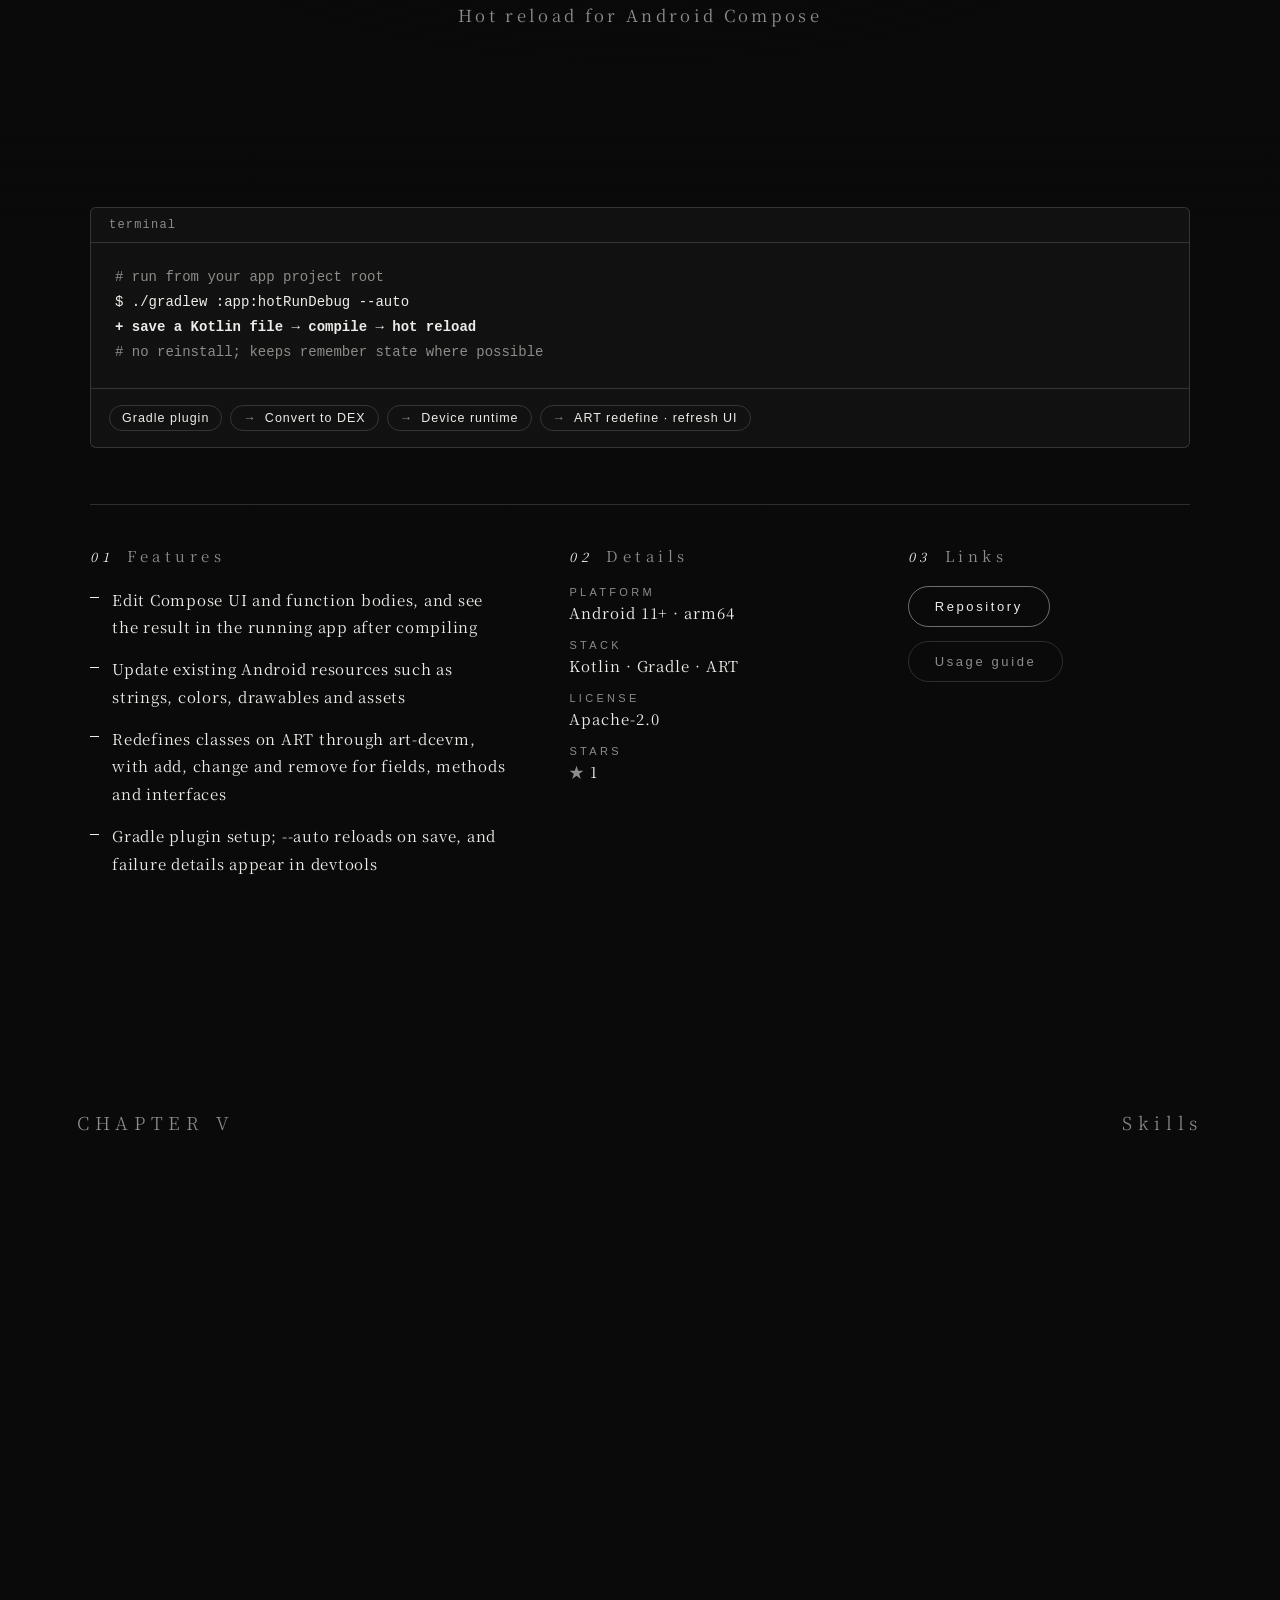
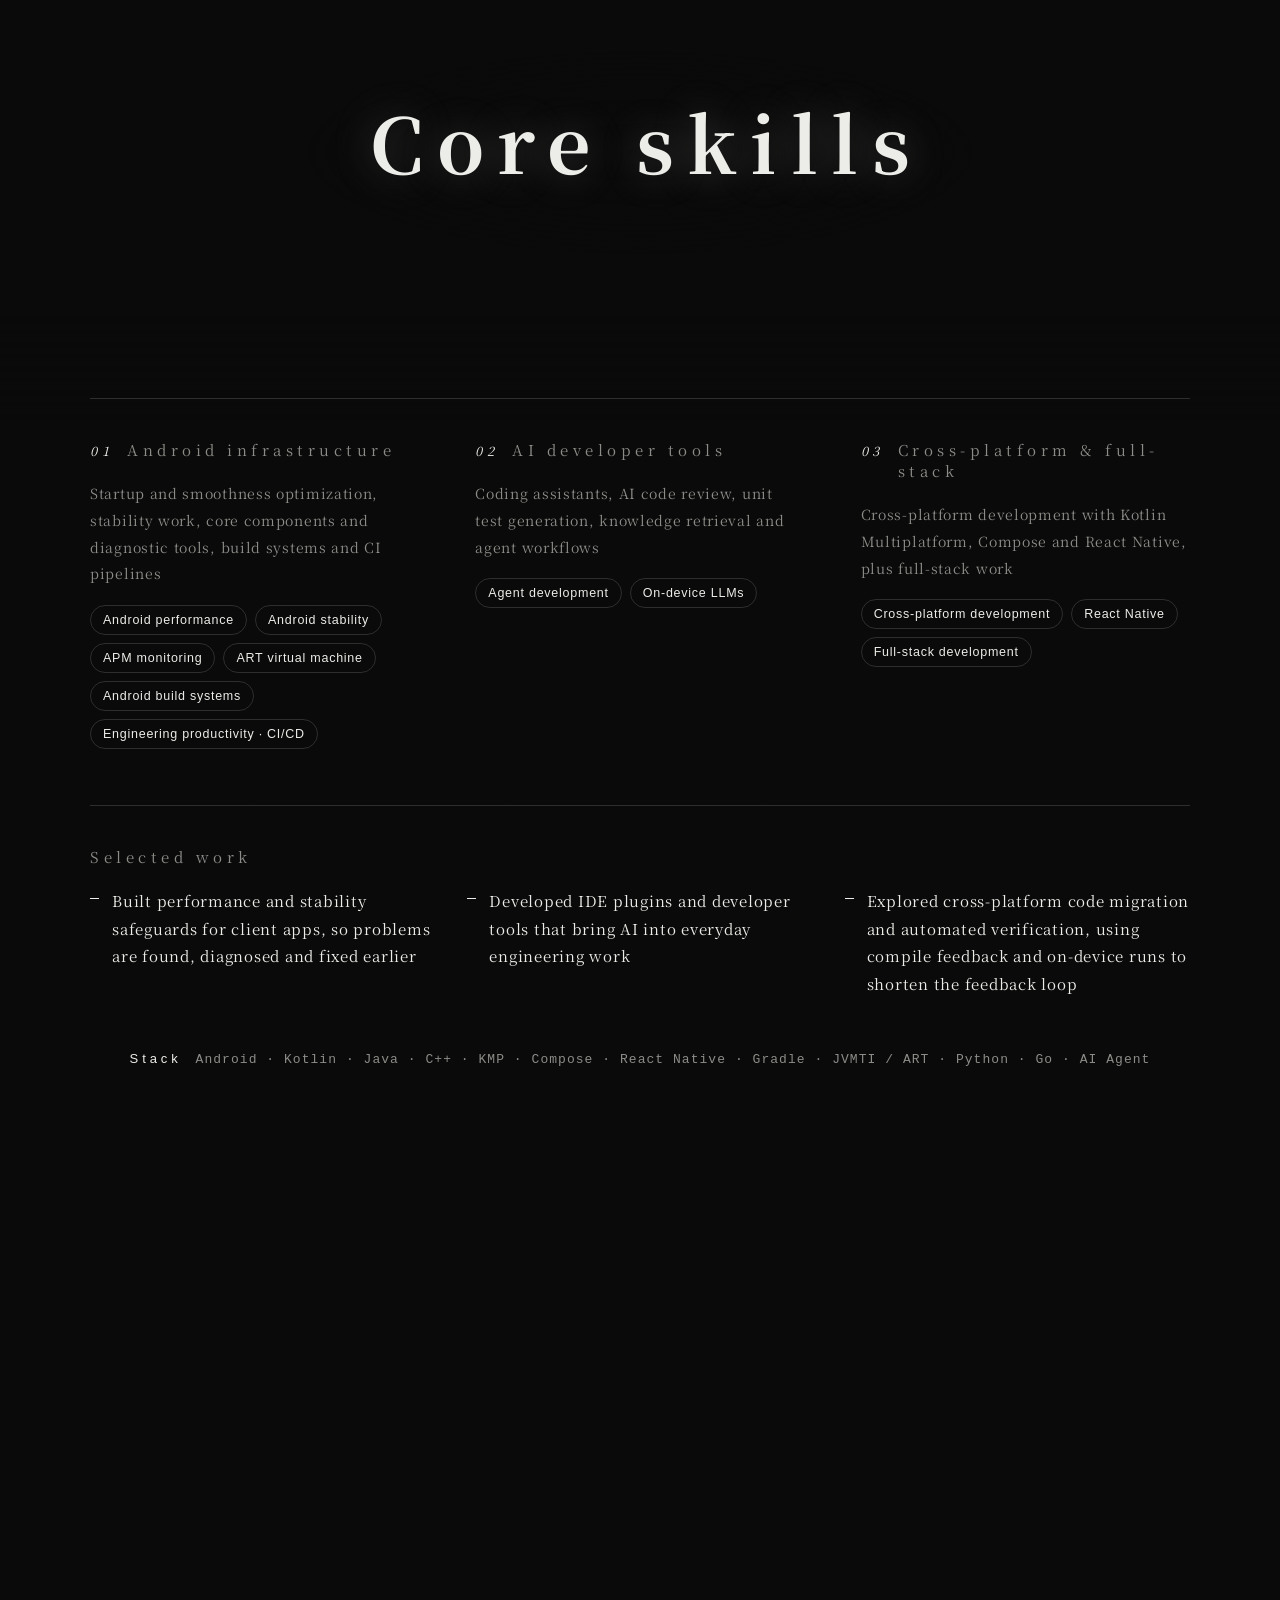
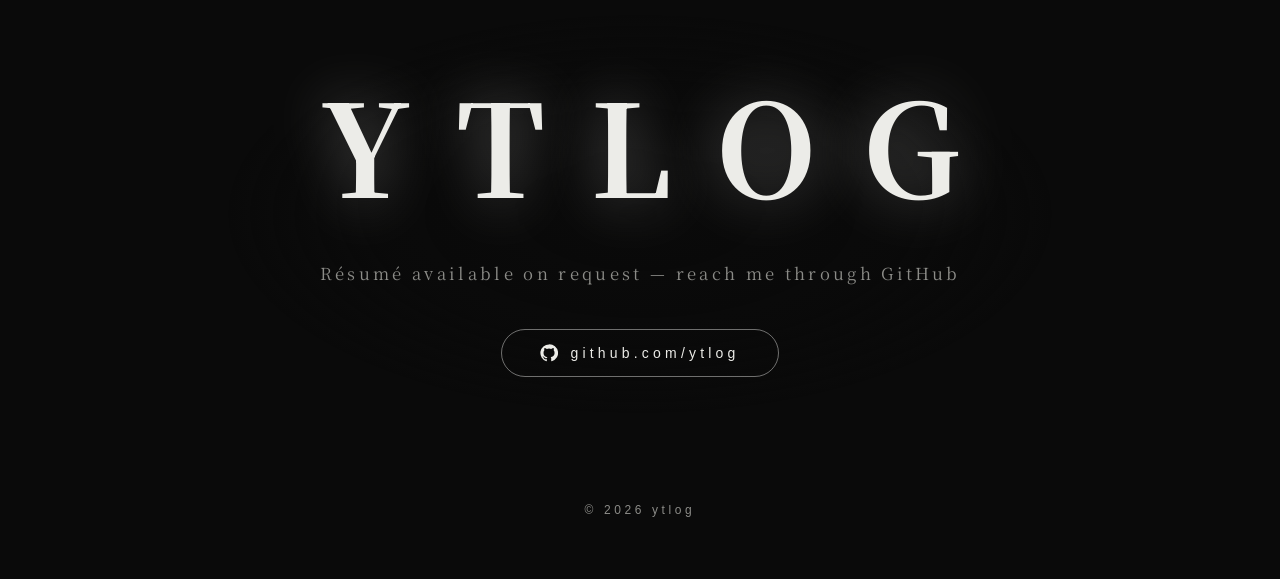
==== commit f548016c: "Remove background music from the showcase The music button, the generated ambient track and their st" ====
--- a/showcase.html
+++ b/showcase.html
@@ -24,7 +24,7 @@
   <link rel="preconnect" href="https://fonts.googleapis.com">
   <link rel="preconnect" href="https://fonts.gstatic.com" crossorigin>
   <link rel="stylesheet" href="https://fonts.googleapis.com/css2?family=Noto+Serif+SC:wght@300;400;700&display=swap" media="print" onload="this.media='all'">
-  <link rel="stylesheet" href="showcase.css?v=7">
+  <link rel="stylesheet" href="showcase.css?v=8">
 </head>
 <body>
   <canvas id="c" aria-hidden="true"></canvas>
@@ -42,9 +42,6 @@
         <button type="button" data-theme-btn="black" aria-label="Dark"><i></i><span data-i18n="theme.black">深色</span></button>
         <button type="button" data-theme-btn="white" aria-label="Light"><i></i><span data-i18n="theme.white">浅色</span></button>
       </div>
-      <button class="music" id="music-toggle" type="button" aria-pressed="false" aria-label="Music">
-        <span class="bars" aria-hidden="true"><i></i><i></i><i></i></span><span data-i18n="music.label">音乐</span>
-      </button>
       <button class="lang" id="lang-toggle" type="button" aria-label="Switch language">EN</button>
     </nav>
   </header>
@@ -342,6 +339,6 @@
     </section>
   </main>
 
-  <script src="showcase.js?v=8"></script>
+  <script src="showcase.js?v=13"></script>
 </body>
 </html>
--- a/showcase.css
+++ b/showcase.css
@@ -65,19 +65,6 @@
   font: 12px var(--sans); letter-spacing: .1em; text-decoration: none; color: var(--fg);
   border: 1px solid var(--line); border-radius: 999px; padding: 5px 10px;
 }
-
-.music {
-  display: flex; align-items: center; gap: 8px; cursor: pointer;
-  font: 12px var(--sans); letter-spacing: .1em; color: var(--dim);
-  background: none; border: 1px solid var(--line); border-radius: 999px; padding: 5px 10px;
-}
-.music[aria-pressed="true"] { color: var(--fg); }
-.bars { display: flex; align-items: flex-end; gap: 2px; height: 10px; }
-.bars i { width: 2px; height: 3px; background: currentColor; }
-.music[aria-pressed="true"] .bars i { animation: eq 1s ease-in-out infinite; }
-.music[aria-pressed="true"] .bars i:nth-child(2) { animation-delay: -.4s; }
-.music[aria-pressed="true"] .bars i:nth-child(3) { animation-delay: -.7s; }
-@keyframes eq { 0%, 100% { height: 3px; } 50% { height: 10px; } }
 
 /* scenes: canvas visual sits in the upper part, text in the lower part */
 .scene {
@@ -249,7 +236,6 @@
   .nav { gap: 8px; }
   .chapter-link { display: none; }
   .theme-switch button, .lang { padding: 5px 8px; }
-  .music > span:last-child { display: none; }
   .theme-switch button span { display: none; }
   .lang { white-space: nowrap; }
   .view-link { padding: 5px 8px; }
